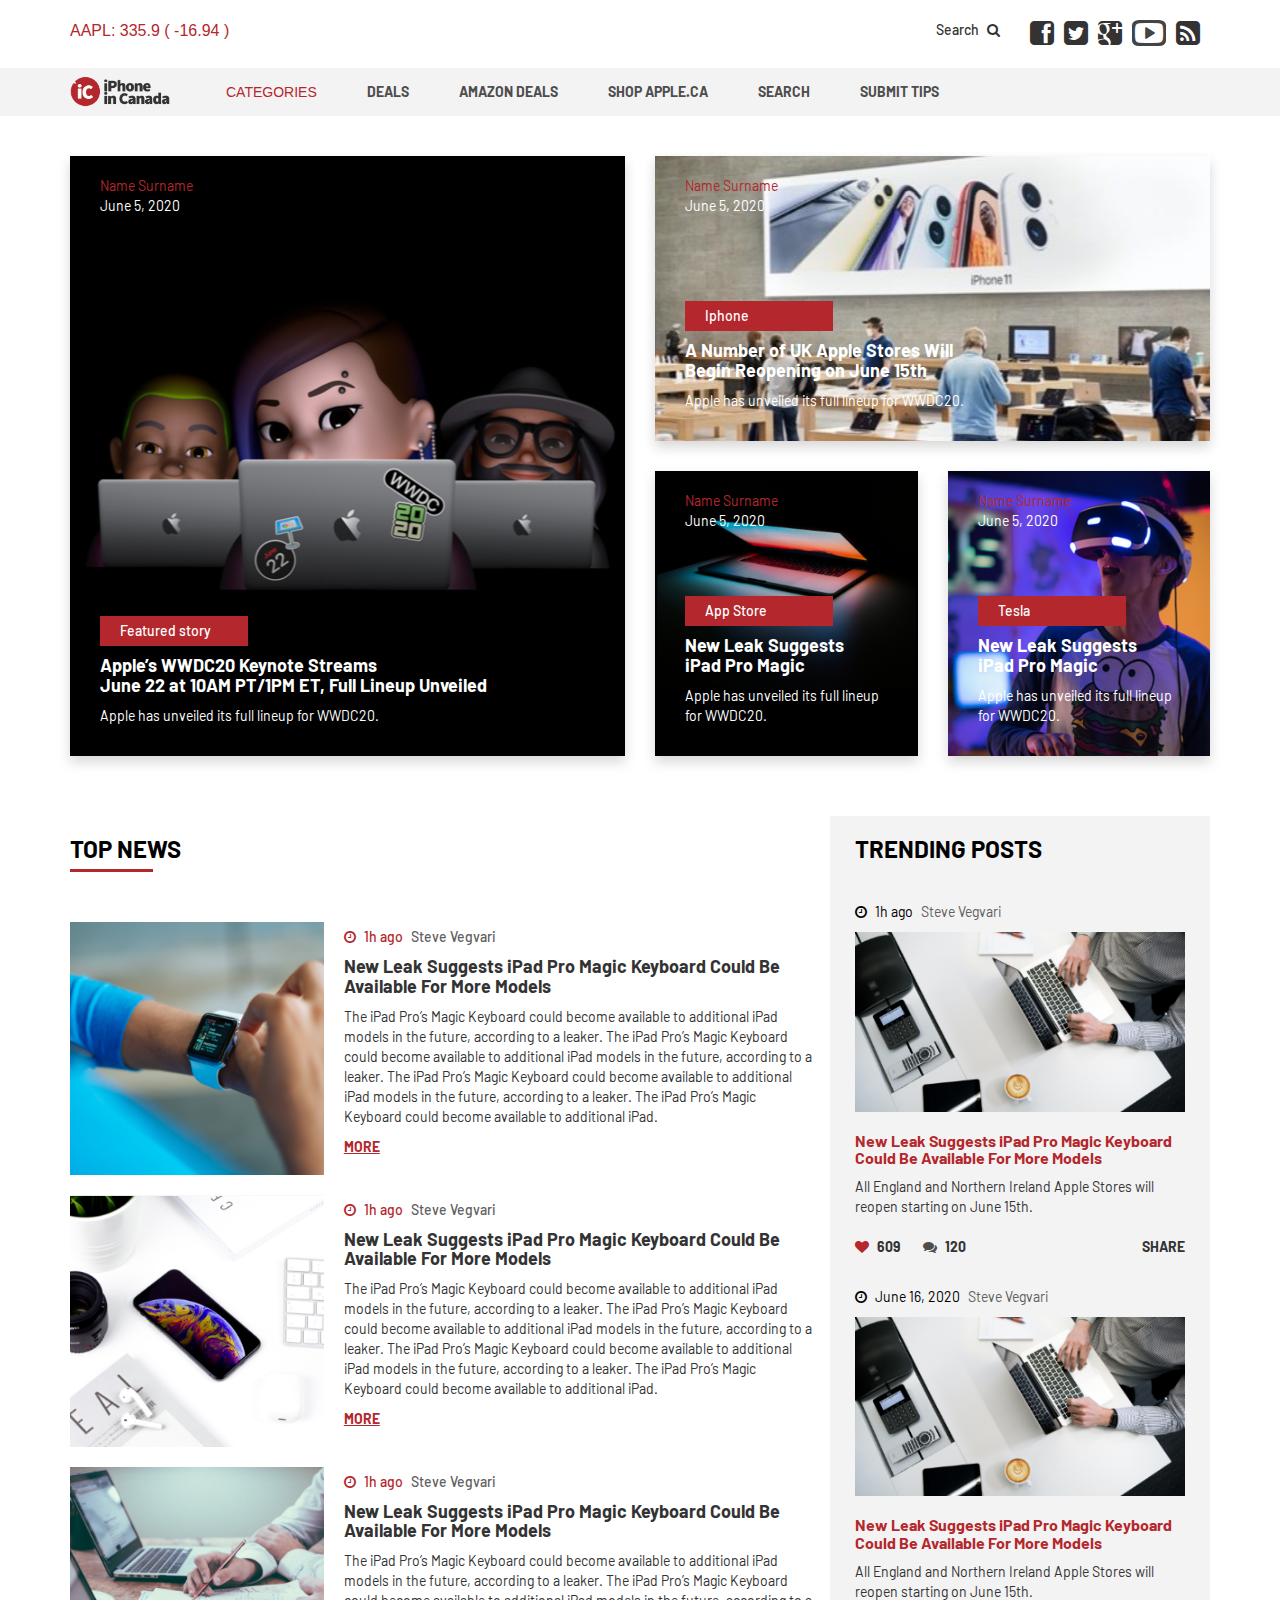
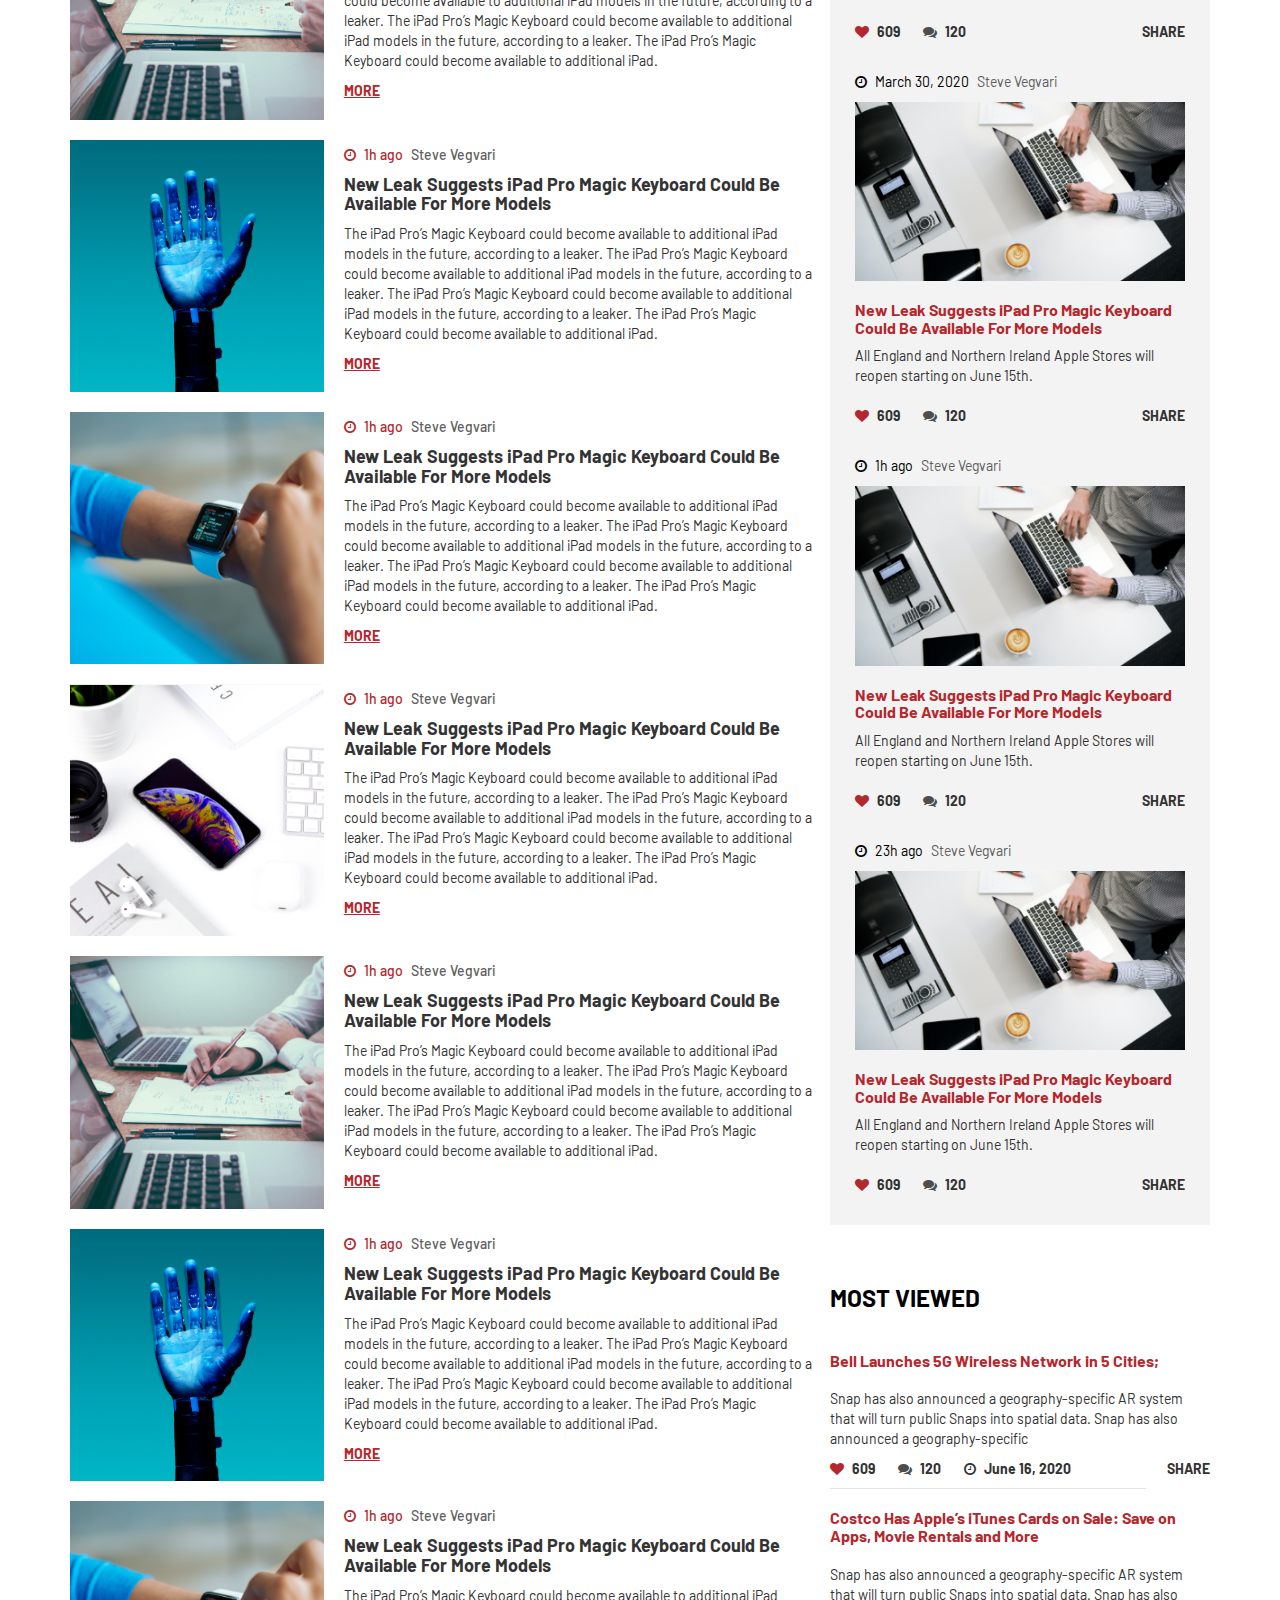
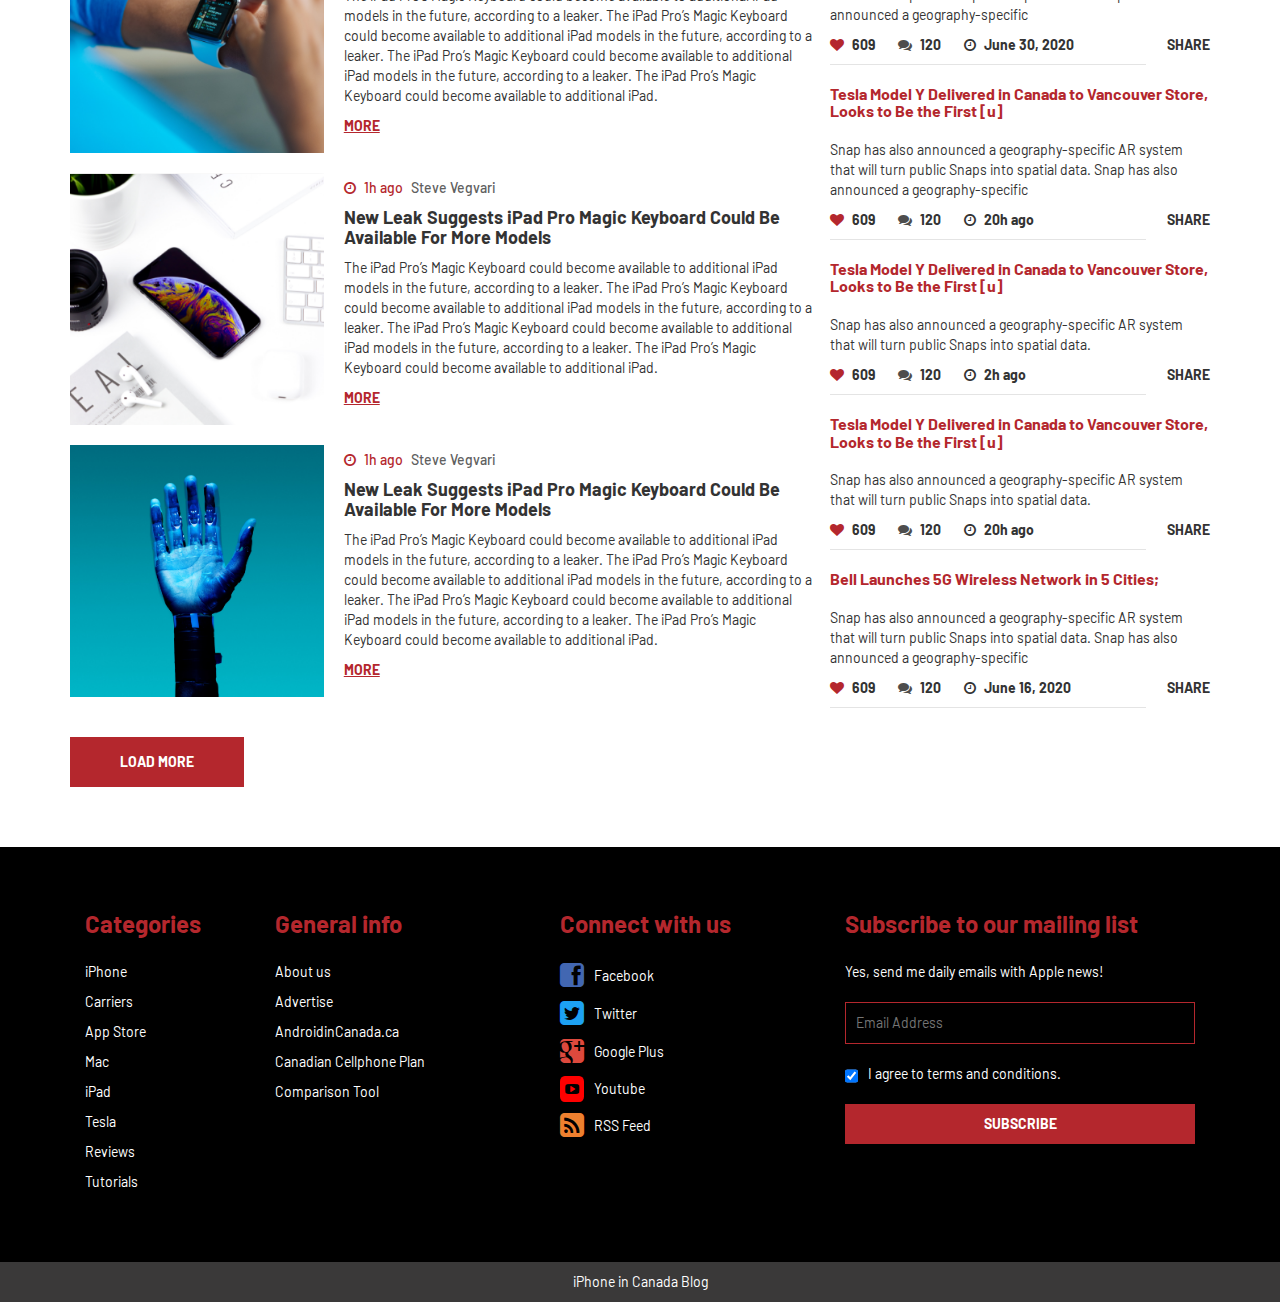
==== index.html @ 0aa9a80f "first commit" ====
<!DOCTYPE html>
<head>
    <meta charset="utf-8">
    <title>Iphone in Canada</title>

    <link rel="stylesheet" href="css/bootstrap-3.4.1-dist/css/bootstrap.min.css">
    <link rel="stylesheet" href="css/default.css">
	<link rel="stylesheet" href="css/layout.css">
	<link rel="shortcut icon" href="images/favicon.png" >

</head>
<body>
   <header id="home">
       <div class="container">
           <div class="row">
               <div class="col-sm-12 col-md-12 col-lg-12">
                   <div class="top-header">
                       <div class="top-header-block1">
                           <span>AAPL: 335.9 ( -16.94 )</span>
                       </div>
                       <div class="top-header-block2">
                           <div class="search">
                               <span style="margin-right: 5px;">Search</span> <i class="fa fa-search" aria-hidden="true"></i>
                           </div>
                           <div class="social-icons">
                               <i class="fa fa-facebook-square fa-2x" aria-hidden="true"></i>
                           </div>
                           <div class="social-icons">
                               <i class="fa fa-twitter-square fa-2x" aria-hidden="true"></i>
                           </div>
                           <div class="social-icons">
                               <i class="fa fa-google-plus-square fa-2x" aria-hidden="true"></i>
                           </div>
                           <div class="social-icons" style="background: #444444; border-radius: 20%; height: 26px;">
                               <i class="fa fa-youtube-play fa-2x" style="color: white; padding: 0px 3px;" aria-hidden="true"></i>
                           </div>
                           <div class="social-icons">
                               <i class="fa fa-rss-square fa-2x" aria-hidden="true"></i>
                           </div>
                       </div>
                   </div>
               </div>
           </div>
       </div>
       <div class="header">
           <div class="container">
               <div class="row">
                   <div class="col-sm-12 col-md-12 col-lg-12">
                       <div class="header-block">
                           <div class="logo">
                               <img src="images/iic-logo-5000x1574.png" width="100px">
                           </div>
                           <div>
                               <nav class="navbar navbar-expand-lg navbar-light bg-light">
                                   <!--<button class="navbar-toggler" type="button" data-toggle="collapse" data-target="#navbarSupportedContent" aria-controls="navbarSupportedContent" aria-expanded="false" aria-label="Toggle navigation">-->
                                       <!--<span class="navbar-toggler-icon"></span>-->
                                   <!--</button>-->
                                   <div class="collapse navbar-collapse" id="navbarSupportedContent">
                                       <ul class="navbar-nav mr-auto">
                                           <li class="nav-item active">
                                               <a class="nav-link" href="#">CATEGORIES</a>
                                           </li>
                                           <li class="nav-item">
                                               <a class="nav-link" href="#">DEALS</a>
                                           </li>
                                           <li class="nav-item">
                                               <a class="nav-link" href="#">AMAZON DEALS</a>
                                           </li>
                                           <li class="nav-item">
                                               <a class="nav-link" href="#">SHOP APPLE.CA</a>
                                           </li>
                                           <li class="nav-item">
                                               <a class="nav-link" href="#">SEARCH</a>
                                           </li>
                                           <li class="nav-item">
                                               <a class="nav-link" href="#">SUBMIT TIPS</a>
                                           </li>
                                       </ul>
                                   </div>
                               </nav>
                           </div>
                       </div>
                   </div>
               </div>
           </div>
       </div>
   </header>

   <div class="col-sm-12 col-md-12 col-lg-12 main-block">
       <div class="container">
           <div class="row" style="margin-bottom: 60px">
               <div class="col-sm-12 col-md-6 col-lg-6">
                   <div class="img_1">
                       <div class="img-content-top">
                           <p class="name">Name Surname</p>
                           <p>June 5, 2020</p>
                       </div>
                       <div class="img-content">
                           <button>Featured story</button>
                           <h4>Apple’s WWDC20 Keynote Streams <br> June 22 at 10AM PT/1PM ET, Full Lineup Unveiled</h4>
                           <p>Apple has unveiled its full lineup for WWDC20.</p>
                       </div>
                   </div>
               </div>
               <div class="col-sm-12 col-md-6 col-lg-6">
                   <div class="img_2">
                       <div class="img-content-top">
                           <p class="name">Name Surname</p>
                           <p>June 5, 2020</p>
                       </div>
                       <div class="img-content">
                           <button>Iphone</button>
                           <h4>A Number of UK Apple Stores Will <br> Begin Reopening on June 15th</h4>
                           <p>Apple has unveiled its full lineup for WWDC20.</p>
                       </div>
                   </div>
                   <div style="display: flex">
                       <div class="img_3">
                           <div class="img-content-top">
                               <p class="name">Name Surname</p>
                               <p>June 5, 2020</p>
                           </div>
                           <div class="img-content">
                               <button>App Store</button>
                               <h4>New Leak Suggests <br> iPad Pro Magic</h4>
                               <p>Apple has unveiled its full lineup for WWDC20.</p>
                           </div>
                       </div>
                       <div class="img_4">
                           <div class="img-content-top">
                               <p class="name">Name Surname</p>
                               <p>June 5, 2020</p>
                           </div>
                           <div class="img-content">
                               <button>Tesla</button>
                               <h4>New Leak Suggests <br> iPad Pro Magic</h4>
                               <p>Apple has unveiled its full lineup for WWDC20.</p>
                           </div>
                       </div>
                   </div>
               </div>
           </div>
           <div class="col-sm-12 col-md-6 col-lg-8 top-news-block">
               <div class="top-news">
                   <h2>Top News</h2>
               </div>
               <div class="top-news-block-item">
               <div class="top-news-block-img">
                   <img src="images/luke-chesser-LfSuZbuqzco-unsplash.png" width="100%">
               </div>
               <div class="top-news-block-text">
                   <p class="text-top">
                       <i class="fa fa-clock-o" aria-hidden="true"></i>
                       <span class="text1">1h ago</span> <span class="text2">Steve Vegvari</span>
                   </p>
                   <h4>New Leak Suggests iPad Pro Magic Keyboard Could Be Available For More Models</h4>
                   <p>
                       The iPad Pro’s Magic Keyboard could become available to additional iPad models in the future, according to a leaker.
                       The iPad Pro’s Magic Keyboard could become available to additional iPad models in the future, according to a leaker.
                       The iPad Pro’s Magic Keyboard could become available to additional iPad models in the future, according to a leaker.
                       The iPad Pro’s Magic Keyboard could become available to additional iPad.
                   </p>
                   <p>
                       <a href="#">MORE</a>
                   </p>
               </div>
           </div>
               <div class="top-news-block-item">
                   <div class="top-news-block-img">
                       <img src="images/daniel-korpai-mO-uPVwGVI0-unsplash.png" width="100%">
                   </div>
                   <div class="top-news-block-text">
                       <p class="text-top">
                           <i class="fa fa-clock-o" aria-hidden="true"></i>
                           <span class="text1">1h ago</span> <span class="text2">Steve Vegvari</span>
                       </p>
                       <h4>New Leak Suggests iPad Pro Magic Keyboard Could Be Available For More Models</h4>
                       <p>
                           The iPad Pro’s Magic Keyboard could become available to additional iPad models in the future, according to a leaker.
                           The iPad Pro’s Magic Keyboard could become available to additional iPad models in the future, according to a leaker.
                           The iPad Pro’s Magic Keyboard could become available to additional iPad models in the future, according to a leaker.
                           The iPad Pro’s Magic Keyboard could become available to additional iPad.
                       </p>
                       <p>
                           <a href="#">MORE</a>
                       </p>
                   </div>
               </div>
               <div class="top-news-block-item">
                   <div class="top-news-block-img">
                       <img src="images/scott-graham-5fNmWej4tAA-unsplash.png" width="100%">
                   </div>
                   <div class="top-news-block-text">
                       <p class="text-top">
                           <i class="fa fa-clock-o" aria-hidden="true"></i>
                           <span class="text1">1h ago</span> <span class="text2">Steve Vegvari</span>
                       </p>
                       <h4>New Leak Suggests iPad Pro Magic Keyboard Could Be Available For More Models</h4>
                       <p>
                           The iPad Pro’s Magic Keyboard could become available to additional iPad models in the future, according to a leaker.
                           The iPad Pro’s Magic Keyboard could become available to additional iPad models in the future, according to a leaker.
                           The iPad Pro’s Magic Keyboard could become available to additional iPad models in the future, according to a leaker.
                           The iPad Pro’s Magic Keyboard could become available to additional iPad.
                       </p>
                       <p>
                           <a href="#">MORE</a>
                       </p>
                   </div>
               </div>
               <div class="top-news-block-item">
                   <div class="top-news-block-img">
                       <img src="images/thisisengineering-raeng-sbVu5zitZt0-unsplash.png" width="100%">
                   </div>
                   <div class="top-news-block-text">
                       <p class="text-top">
                           <i class="fa fa-clock-o" aria-hidden="true"></i>
                           <span class="text1">1h ago</span> <span class="text2">Steve Vegvari</span>
                       </p>
                       <h4>New Leak Suggests iPad Pro Magic Keyboard Could Be Available For More Models</h4>
                       <p>
                           The iPad Pro’s Magic Keyboard could become available to additional iPad models in the future, according to a leaker.
                           The iPad Pro’s Magic Keyboard could become available to additional iPad models in the future, according to a leaker.
                           The iPad Pro’s Magic Keyboard could become available to additional iPad models in the future, according to a leaker.
                           The iPad Pro’s Magic Keyboard could become available to additional iPad.
                       </p>
                       <p>
                           <a href="#">MORE</a>
                       </p>
                   </div>
               </div>
               <div class="top-news-block-item">
                   <div class="top-news-block-img">
                       <img src="images/luke-chesser-LfSuZbuqzco-unsplash.png" width="100%">
                   </div>
                   <div class="top-news-block-text">
                       <p class="text-top">
                           <i class="fa fa-clock-o" aria-hidden="true"></i>
                           <span class="text1">1h ago</span> <span class="text2">Steve Vegvari</span>
                       </p>
                       <h4>New Leak Suggests iPad Pro Magic Keyboard Could Be Available For More Models</h4>
                       <p>
                           The iPad Pro’s Magic Keyboard could become available to additional iPad models in the future, according to a leaker.
                           The iPad Pro’s Magic Keyboard could become available to additional iPad models in the future, according to a leaker.
                           The iPad Pro’s Magic Keyboard could become available to additional iPad models in the future, according to a leaker.
                           The iPad Pro’s Magic Keyboard could become available to additional iPad.
                       </p>
                       <p>
                           <a href="#">MORE</a>
                       </p>
                   </div>
               </div>
               <div class="top-news-block-item">
                   <div class="top-news-block-img">
                       <img src="images/daniel-korpai-mO-uPVwGVI0-unsplash.png" width="100%">
                   </div>
                   <div class="top-news-block-text">
                       <p class="text-top">
                           <i class="fa fa-clock-o" aria-hidden="true"></i>
                           <span class="text1">1h ago</span> <span class="text2">Steve Vegvari</span>
                       </p>
                       <h4>New Leak Suggests iPad Pro Magic Keyboard Could Be Available For More Models</h4>
                       <p>
                           The iPad Pro’s Magic Keyboard could become available to additional iPad models in the future, according to a leaker.
                           The iPad Pro’s Magic Keyboard could become available to additional iPad models in the future, according to a leaker.
                           The iPad Pro’s Magic Keyboard could become available to additional iPad models in the future, according to a leaker.
                           The iPad Pro’s Magic Keyboard could become available to additional iPad.
                       </p>
                       <p>
                           <a href="#">MORE</a>
                       </p>
                   </div>
               </div>
               <div class="top-news-block-item">
                   <div class="top-news-block-img">
                       <img src="images/scott-graham-5fNmWej4tAA-unsplash.png" width="100%">
                   </div>
                   <div class="top-news-block-text">
                       <p class="text-top">
                           <i class="fa fa-clock-o" aria-hidden="true"></i>
                           <span class="text1">1h ago</span> <span class="text2">Steve Vegvari</span>
                       </p>
                       <h4>New Leak Suggests iPad Pro Magic Keyboard Could Be Available For More Models</h4>
                       <p>
                           The iPad Pro’s Magic Keyboard could become available to additional iPad models in the future, according to a leaker.
                           The iPad Pro’s Magic Keyboard could become available to additional iPad models in the future, according to a leaker.
                           The iPad Pro’s Magic Keyboard could become available to additional iPad models in the future, according to a leaker.
                           The iPad Pro’s Magic Keyboard could become available to additional iPad.
                       </p>
                       <p>
                           <a href="#">MORE</a>
                       </p>
                   </div>
               </div>
               <div class="top-news-block-item">
                   <div class="top-news-block-img">
                       <img src="images/thisisengineering-raeng-sbVu5zitZt0-unsplash.png" width="100%">
                   </div>
                   <div class="top-news-block-text">
                       <p class="text-top">
                           <i class="fa fa-clock-o" aria-hidden="true"></i>
                           <span class="text1">1h ago</span> <span class="text2">Steve Vegvari</span>
                       </p>
                       <h4>New Leak Suggests iPad Pro Magic Keyboard Could Be Available For More Models</h4>
                       <p>
                           The iPad Pro’s Magic Keyboard could become available to additional iPad models in the future, according to a leaker.
                           The iPad Pro’s Magic Keyboard could become available to additional iPad models in the future, according to a leaker.
                           The iPad Pro’s Magic Keyboard could become available to additional iPad models in the future, according to a leaker.
                           The iPad Pro’s Magic Keyboard could become available to additional iPad.
                       </p>
                       <p>
                           <a href="#">MORE</a>
                       </p>
                   </div>
               </div>
               <div class="top-news-block-item">
                   <div class="top-news-block-img">
                       <img src="images/luke-chesser-LfSuZbuqzco-unsplash.png" width="100%">
                   </div>
                   <div class="top-news-block-text">
                       <p class="text-top">
                           <i class="fa fa-clock-o" aria-hidden="true"></i>
                           <span class="text1">1h ago</span> <span class="text2">Steve Vegvari</span>
                       </p>
                       <h4>New Leak Suggests iPad Pro Magic Keyboard Could Be Available For More Models</h4>
                       <p>
                           The iPad Pro’s Magic Keyboard could become available to additional iPad models in the future, according to a leaker.
                           The iPad Pro’s Magic Keyboard could become available to additional iPad models in the future, according to a leaker.
                           The iPad Pro’s Magic Keyboard could become available to additional iPad models in the future, according to a leaker.
                           The iPad Pro’s Magic Keyboard could become available to additional iPad.
                       </p>
                       <p>
                           <a href="#">MORE</a>
                       </p>
                   </div>
               </div>
               <div class="top-news-block-item">
                   <div class="top-news-block-img">
                       <img src="images/daniel-korpai-mO-uPVwGVI0-unsplash.png" width="100%">
                   </div>
                   <div class="top-news-block-text">
                       <p class="text-top">
                           <i class="fa fa-clock-o" aria-hidden="true"></i>
                           <span class="text1">1h ago</span> <span class="text2">Steve Vegvari</span>
                       </p>
                       <h4>New Leak Suggests iPad Pro Magic Keyboard Could Be Available For More Models</h4>
                       <p>
                           The iPad Pro’s Magic Keyboard could become available to additional iPad models in the future, according to a leaker.
                           The iPad Pro’s Magic Keyboard could become available to additional iPad models in the future, according to a leaker.
                           The iPad Pro’s Magic Keyboard could become available to additional iPad models in the future, according to a leaker.
                           The iPad Pro’s Magic Keyboard could become available to additional iPad.
                       </p>
                       <p>
                           <a href="#">MORE</a>
                       </p>
                   </div>
               </div>
               <div class="top-news-block-item">
                   <div class="top-news-block-img">
                       <img src="images/thisisengineering-raeng-sbVu5zitZt0-unsplash.png" width="100%">
                   </div>
                   <div class="top-news-block-text">
                       <p class="text-top">
                           <i class="fa fa-clock-o" aria-hidden="true"></i>
                           <span class="text1">1h ago</span> <span class="text2">Steve Vegvari</span>
                       </p>
                       <h4>New Leak Suggests iPad Pro Magic Keyboard Could Be Available For More Models</h4>
                       <p>
                           The iPad Pro’s Magic Keyboard could become available to additional iPad models in the future, according to a leaker.
                           The iPad Pro’s Magic Keyboard could become available to additional iPad models in the future, according to a leaker.
                           The iPad Pro’s Magic Keyboard could become available to additional iPad models in the future, according to a leaker.
                           The iPad Pro’s Magic Keyboard could become available to additional iPad.
                       </p>
                       <p>
                           <a href="#">MORE</a>
                       </p>
                   </div>
               </div>
               <div>
                   <button>LOAD MORE</button>
               </div>
           </div>
           <div class="col-sm-12 col-md-6 col-lg-4 top-news-block-right">
               <div class="trending-posts">
                   <h2>Trending posts</h2>
               </div>
               <div>
                   <p class="trending-posts-text-top">
                       <i class="fa fa-clock-o" aria-hidden="true"></i>
                       <span class="text1">1h ago</span> <span class="text2">Steve Vegvari</span>
                   </p>
                   <div class="trending-posts-block-img">
                       <img src="images/tyler-franta-iusJ25iYu1c-unsplash.png" width="100%">
                   </div>
                   <div class="trending-posts-block-text">
                       <h4>New Leak Suggests iPad Pro Magic Keyboard Could Be Available For More Models</h4>
                       <p>
                           All England and Northern Ireland Apple Stores will reopen starting on June 15th.
                       </p>
                   </div>
                   <div class="trending-posts-bottom">
                       <div class="trending-posts-bottom-left">
                           <i class="fa fa-heart" aria-hidden="true"></i>
                           <span>609</span>
                           <i class="fa fa-comments"aria-hidden="true"></i>
                           <span>120</span>
                       </div>
                       <div class="trending-posts-bottom-right">
                           <span>SHARE</span>
                       </div>
                   </div>
               </div>
               <div>
                   <p class="trending-posts-text-top">
                       <i class="fa fa-clock-o" aria-hidden="true"></i>
                       <span class="text1">June 16, 2020</span> <span class="text2">Steve Vegvari</span>
                   </p>
                   <div class="trending-posts-block-img">
                       <img src="images/tyler-franta-iusJ25iYu1c-unsplash.png" width="100%">
                   </div>
                   <div class="trending-posts-block-text">
                       <h4>New Leak Suggests iPad Pro Magic Keyboard Could Be Available For More Models</h4>
                       <p>
                           All England and Northern Ireland Apple Stores will reopen starting on June 15th.
                       </p>
                   </div>
                   <div class="trending-posts-bottom">
                       <div class="trending-posts-bottom-left">
                           <i class="fa fa-heart" aria-hidden="true"></i>
                           <span>609</span>
                           <i class="fa fa-comments"aria-hidden="true"></i>
                           <span>120</span>
                       </div>
                       <div class="trending-posts-bottom-right">
                           <span>SHARE</span>
                       </div>
                   </div>
               </div>
               <div>
                   <p class="trending-posts-text-top">
                       <i class="fa fa-clock-o" aria-hidden="true"></i>
                       <span class="text1">March 30, 2020</span> <span class="text2">Steve Vegvari</span>
                   </p>
                   <div class="trending-posts-block-img">
                       <img src="images/tyler-franta-iusJ25iYu1c-unsplash.png" width="100%">
                   </div>
                   <div class="trending-posts-block-text">
                       <h4>New Leak Suggests iPad Pro Magic Keyboard Could Be Available For More Models</h4>
                       <p>
                           All England and Northern Ireland Apple Stores will reopen starting on June 15th.
                       </p>
                   </div>
                   <div class="trending-posts-bottom">
                       <div class="trending-posts-bottom-left">
                           <i class="fa fa-heart" aria-hidden="true"></i>
                           <span>609</span>
                           <i class="fa fa-comments"aria-hidden="true"></i>
                           <span>120</span>
                       </div>
                       <div class="trending-posts-bottom-right">
                           <span>SHARE</span>
                       </div>
                   </div>
               </div>
               <div>
                   <p class="trending-posts-text-top">
                       <i class="fa fa-clock-o" aria-hidden="true"></i>
                       <span class="text1">1h ago</span> <span class="text2">Steve Vegvari</span>
                   </p>
                   <div class="trending-posts-block-img">
                       <img src="images/tyler-franta-iusJ25iYu1c-unsplash.png" width="100%">
                   </div>
                   <div class="trending-posts-block-text">
                       <h4>New Leak Suggests iPad Pro Magic Keyboard Could Be Available For More Models</h4>
                       <p>
                           All England and Northern Ireland Apple Stores will reopen starting on June 15th.
                       </p>
                   </div>
                   <div class="trending-posts-bottom">
                       <div class="trending-posts-bottom-left">
                           <i class="fa fa-heart" aria-hidden="true"></i>
                           <span>609</span>
                           <i class="fa fa-comments"aria-hidden="true"></i>
                           <span>120</span>
                       </div>
                       <div class="trending-posts-bottom-right">
                           <span>SHARE</span>
                       </div>
                   </div>
               </div>
               <div>
                   <p class="trending-posts-text-top">
                       <i class="fa fa-clock-o" aria-hidden="true"></i>
                       <span class="text1">23h ago</span> <span class="text2">Steve Vegvari</span>
                   </p>
                   <div class="trending-posts-block-img">
                       <img src="images/tyler-franta-iusJ25iYu1c-unsplash.png" width="100%">
                   </div>
                   <div class="trending-posts-block-text">
                       <h4>New Leak Suggests iPad Pro Magic Keyboard Could Be Available For More Models</h4>
                       <p>
                           All England and Northern Ireland Apple Stores will reopen starting on June 15th.
                       </p>
                   </div>
                   <div class="trending-posts-bottom">
                       <div class="trending-posts-bottom-left">
                           <i class="fa fa-heart" aria-hidden="true"></i>
                           <span>609</span>
                           <i class="fa fa-comments"aria-hidden="true"></i>
                           <span>120</span>
                       </div>
                       <div class="trending-posts-bottom-right">
                           <span>SHARE</span>
                       </div>
                   </div>
               </div>
           </div>
           <div class="col-sm-12 col-md-6 col-lg-4 most-viewed">
               <div class="most-viewed-title">
                   <h2>Most Viewed</h2>
               </div>
               <div class="most-viewed-item">
                   <h4>Bell Launches 5G Wireless Network in 5 Cities;</h4>
                   <p>
                       Snap has also announced a geography-specific AR system that will turn public Snaps into spatial data. Snap has also announced a geography-specific
                   </p>
                   <div class="most-viewed-bottom">
                       <div class="most-viewed-bottom-left">
                           <i class="fa fa-heart" aria-hidden="true"></i>
                           <span>609</span>
                           <i class="fa fa-comments" aria-hidden="true"></i>
                           <span>120</span>
                           <i class="fa fa-clock-o" aria-hidden="true"></i>
                           <span>June 16, 2020</span>
                       </div>
                       <div class="most-viewed-bottom-right">
                           <span>SHARE</span>
                       </div>
                   </div>
               </div>
               <div class="most-viewed-item">
                   <h4>Costco Has Apple’s iTunes Cards on Sale: Save on Apps, Movie Rentals and More</h4>
                   <p>
                       Snap has also announced a geography-specific AR system that will turn public Snaps into spatial data. Snap has also announced a geography-specific
                   </p>
                   <div class="most-viewed-bottom">
                       <div class="most-viewed-bottom-left">
                           <i class="fa fa-heart" aria-hidden="true"></i>
                           <span>609</span>
                           <i class="fa fa-comments" aria-hidden="true"></i>
                           <span>120</span>
                           <i class="fa fa-clock-o" aria-hidden="true"></i>
                           <span>June 30, 2020</span>
                       </div>
                       <div class="most-viewed-bottom-right">
                           <span>SHARE</span>
                       </div>
                   </div>
               </div>
               <div class="most-viewed-item">
                   <h4>Tesla Model Y Delivered in Canada to Vancouver Store, Looks to Be the First [u]</h4>
                   <p>
                       Snap has also announced a geography-specific AR system that will turn public Snaps into spatial data. Snap has also announced a geography-specific
                   </p>
                   <div class="most-viewed-bottom">
                       <div class="most-viewed-bottom-left">
                           <i class="fa fa-heart" aria-hidden="true"></i>
                           <span>609</span>
                           <i class="fa fa-comments" aria-hidden="true"></i>
                           <span>120</span>
                           <i class="fa fa-clock-o" aria-hidden="true"></i>
                           <span>20h ago</span>
                       </div>
                       <div class="most-viewed-bottom-right">
                           <span>SHARE</span>
                       </div>
                   </div>
               </div>
               <div class="most-viewed-item">
                   <h4>Tesla Model Y Delivered in Canada to Vancouver Store, Looks to Be the First [u]</h4>
                   <p>
                       Snap has also announced a geography-specific AR system that will turn public Snaps into spatial data.
                   </p>
                   <div class="most-viewed-bottom">
                       <div class="most-viewed-bottom-left">
                           <i class="fa fa-heart" aria-hidden="true"></i>
                           <span>609</span>
                           <i class="fa fa-comments" aria-hidden="true"></i>
                           <span>120</span>
                           <i class="fa fa-clock-o" aria-hidden="true"></i>
                           <span>2h ago</span>
                       </div>
                       <div class="most-viewed-bottom-right">
                           <span>SHARE</span>
                       </div>
                   </div>
               </div>
               <div class="most-viewed-item">
                   <h4>Tesla Model Y Delivered in Canada to Vancouver Store, Looks to Be the First [u]</h4>
                   <p>
                       Snap has also announced a geography-specific AR system that will turn public Snaps into spatial data.
                   </p>
                   <div class="most-viewed-bottom">
                       <div class="most-viewed-bottom-left">
                           <i class="fa fa-heart" aria-hidden="true"></i>
                           <span>609</span>
                           <i class="fa fa-comments" aria-hidden="true"></i>
                           <span>120</span>
                           <i class="fa fa-clock-o" aria-hidden="true"></i>
                           <span>20h ago</span>
                       </div>
                       <div class="most-viewed-bottom-right">
                           <span>SHARE</span>
                       </div>
                   </div>
               </div>
               <div class="most-viewed-item">
                   <h4>Bell Launches 5G Wireless Network in 5 Cities;</h4>
                   <p>
                       Snap has also announced a geography-specific AR system that will turn public Snaps into spatial data. Snap has also announced a geography-specific
                   </p>
                   <div class="most-viewed-bottom">
                       <div class="most-viewed-bottom-left">
                           <i class="fa fa-heart" aria-hidden="true"></i>
                           <span>609</span>
                           <i class="fa fa-comments" aria-hidden="true"></i>
                           <span>120</span>
                           <i class="fa fa-clock-o" aria-hidden="true"></i>
                           <span>June 16, 2020</span>
                       </div>
                       <div class="most-viewed-bottom-right">
                           <span>SHARE</span>
                       </div>
                   </div>
               </div>
           </div>
       </div>
   </div>

   <footer>
       <div class="col-lg-12 footer">
           <div class="container">
               <div class="row">
                   <div class="col-sm-12 col-md-12 col-lg-12">
                        <div class="col-sm-12 col-md-6 col-lg-2">
                            <div class="footer-title">
                                <span>Categories</span>
                            </div>
                            <div>
                                <ul class="footer-menu">
                                    <li>iPhone</li>
                                    <li>Carriers</li>
                                    <li>App Store</li>
                                    <li>Mac</li>
                                    <li>iPad</li>
                                    <li>Tesla</li>
                                    <li>Reviews</li>
                                    <li>Tutorials</li>
                                </ul>
                            </div>
                        </div>
                       <div class="col-sm-12 col-md-6 col-lg-3">
                           <div class="footer-title">
                               <span>General info</span>
                           </div>
                           <div>
                               <ul class="footer-menu">
                                   <li>About us</li>
                                   <li>Advertise</li>
                                   <li>AndroidinCanada.ca</li>
                                   <li>Canadian Cellphone Plan</li>
                                   <li>Comparison Tool</li>
                               </ul>
                           </div>
                       </div>
                       <div class="col-sm-12 col-md-6 col-lg-3">
                           <div class="footer-title">
                               <span>Connect with us</span>
                           </div>
                           <div>
                               <ul class="footer-menu">
                                   <li>
                                       <i class="fa fa-facebook-square fa-2x" style="color: #4267B2" aria-hidden="true"></i>
                                       <span>Facebook</span>
                                   </li>
                                   <li>
                                       <i class="fa fa-twitter-square fa-2x" style="color: #1DA1F2;" aria-hidden="true"></i>
                                       <span>Twitter</span>
                                   </li>
                                   <li>
                                       <i class="fa fa-google-plus-square fa-2x" style="color: #DD493D;" aria-hidden="true"></i>
                                       <span>Google Plus</span>
                                   </li>
                                   <li>
                                       <div class="social-icons" style="background: #FF0000; border-radius: 20%; height: 26px;">
                                           <i class="fa fa-youtube-play" aria-hidden="true"></i>
                                       </div>
                                       <span>Youtube</span>
                                   </li>
                                   <li>
                                       <i class="fa fa-rss-square fa-2x" style="color: #EE802F;" aria-hidden="true"></i>
                                       <span>RSS Feed</span>
                                   </li>
                               </ul>
                           </div>
                       </div>
                       <div class="col-sm-12 col-md-6 col-lg-4">
                           <div class="footer-title">
                               <span>Subscribe to our mailing list</span>
                           </div>
                           <div class="footer-subscribe">
                               <div>
                                   <span>Yes, send me daily emails with Apple news!</span>
                               </div>
                               <div>
                                   <input type="email" placeholder="Email Address">
                               </div>
                               <div style="display: flex">
                                   <input type="checkbox" style="margin-right: 10px" checked>
                                   <span style="display: flex; align-items: center">I agree to terms and conditions. </span>
                               </div>
                               <div>
                                   <button>SUBSCRIBE</button>
                               </div>
                           </div>
                       </div>
                   </div>
               </div>
           </div>
       </div>
       <div class="col-lg-12 footer-bottom">
           <div>
               <span>iPhone in Canada Blog</span>
           </div>
       </div>
   </footer>

</body>

</html>
---- css/default.css ----
@import url("fonts.css");
@import url("font-awesome/css/font-awesome.min.css");

body {
    font-family: barlow-regular, Arial, sans-serif;
}
---- css/layout.css ----
@import url("fonts.css");
.top-header {
    display: flex;
    justify-content: space-between;
    margin: 20px auto;
}

.top-header-block1 span {
    color: #B4272D;
    font-size: 16px;
    font-family: barlow-extrabold, Arial, sans-serif;
}

.top-header-block2 {
    display: flex;
}

.top-header-block2 .search {
    margin-right: 30px;
    font-family: barlow-medium, Arial, sans-serif;
}

.social-icons {
    margin-right: 10px;
}

.header {
    width: 100%;
    background: #F3F3F3;
}

.header-block {
    display: flex;
    padding: 8px 0;
}

.header-block .navbar-nav {
    list-style: none;
}

.navbar {
    margin: 0;
    min-height: min-content;
    line-height: 30px;
}

.nav-item {
    margin-right: 50px;
}

.nav-link {
    color: #4D4D4D;
    font-family: barlow-bold, Arial, sans-serif;
}

.nav-item.active .nav-link {
    color: #B4272D;
    font-family: barlow-extrabold, Arial, sans-serif;
}

.main-block {
    margin: 40px auto;
}

.img_1, .img_2, .img_3, .img_4 {
    box-shadow: 0px 6px 12px #00000029;
}

.img_1 {
    position: relative;
    height: 600px;
    background: url(../images/36175-67063-Apple_details-for-WWDC2020_06022020_bigjpglarge_2x-l.png) center center no-repeat black;
}

.img-content {
    position: absolute;
    bottom: 0;
    color: white;
    padding: 20px 30px;
}

.img-content-top {
    color: white;
    padding: 20px 30px;
}

.img-content-top .name {
    color: #B4272D;
    margin-bottom: 0;
}

.img-content h4 {
    font-family: barlow-bold, Arial, sans-serif;
}

.img-content button {
    font-family: barlow-medium, Arial, sans-serif;
    min-width: 148px;
    color: white;
    border: none;
    background: #B4272D;
    padding: 5px 20px;
    text-align: left;
}

.img_2 {
    position: relative;
    height: 285px;
    margin-bottom: 30px;
    background: url(../images/apple-store-covid-19-660x250.png) center center no-repeat;
}

.img_3 {
    position: relative;
    width: 50%;
    height: 285px;
    margin-right: 30px;
    background: url(../images/ales-nesetril-Im7lZjxeLhg-unsplash.png) center center no-repeat black;
    background-size: cover;
}

.img_4 {
    position: relative;
    width: 50%;
    height: 285px;
    background: url(../images/uriel-soberanes-MxVkWPiJALs-unsplash.png) center center no-repeat;
}

.trending-posts {
    margin: 20px 0;
}

.top-news {
    margin-top: 0;
    margin-bottom: 60px;
}

.trending-posts, .most-viewed-title {
    margin-top: 0;
    margin-bottom: 40px;
}

.top-news h2, .trending-posts h2, .most-viewed-title h2 {
    position: relative;
    font-family: barlow-bold, Arial, sans-serif;
    text-transform: uppercase;
    color: #000;
    font-size: 24px;
}

.top-news h2::after {
    content: "";
    position: absolute;
    bottom: 0;
    width: 83px;
    height: 3px;
    background-color: #B4272D;
    margin: -10px auto;
    display: block;
}

.top-news-block {
    padding-left: 0;
    margin-bottom: 20px;
}

.top-news-block button {
    border: none;
    background: #B4272D;
    font-family: barlow-bold, Arial, sans-serif;
    color: white;
    padding: 15px 50px;
    margin-top: 20px;
}

.top-news-block-item {
    display: flex;
    margin-bottom: 20px;
}

.top-news-block-img {
    width: 35%;
    margin-right: 20px;
}

.top-news-block-img img {
    min-width: 100%;
    min-height: 100%;
}

.top-news-block-text {
    width: 65%;
    margin-top: 5px;
}

.top-news-block-text h4, .trending-posts-block-text h4, .most-viewed-item h4 {
    font-family: barlow-bold, Arial, sans-serif;
}

.trending-posts-block-text h4, .most-viewed-item h4 {
    color: #B4272D;
    font-size: 16px;
}

.trending-posts-block-text {
    margin: 20px 0;
}

.top-news-block-text .text-top {
    font-family: barlow-medium, Arial, sans-serif;
    font-size: 14px;
}

.top-news-block-text .text-top .fa-clock-o {
    color:#B4272D;
    margin-right: 5px;
}

.top-news-block-text .text-top span.text1 {
    color: #B4272D;
    margin-right: 5px;
}

.trending-posts-text-top .fa-clock-o {
    color: black;
    margin-right: 5px;
}

.trending-posts-text-top span.text1 {
    color: black;
    margin-right: 5px;
}

.top-news-block-text .text-top span.text2, .trending-posts-text-top span.text2 {
    color: #606060;
}

.top-news-block-text a {
    font-family: barlow-bold, Arial, sans-serif;
    color: #B4272D;
    text-decoration: underline;
}

.top-news-block-right {
    background: #F3F3F3;
    padding-right: 25px;
    padding-left: 25px;
}

.trending-posts-bottom, .most-viewed-bottom {
    display: flex;
    justify-content: space-between;
    margin-bottom: 30px;
}

.trending-posts-bottom-left .fa-heart, .most-viewed-bottom-left .fa-heart {
    color: #B4272D;
    margin-right: 5px;
}

.trending-posts-bottom-left .fa-comments, .most-viewed-bottom-left .fa-comments {
    color: #4D4D4D;
    margin-right: 5px;
}

.trending-posts-bottom-left span, .most-viewed-bottom-left span {
    margin-right: 20px;
}

.trending-posts-bottom-right span, .most-viewed-bottom-right span {
    font-family: barlow-bold, Arial, sans-serif;
}

.most-viewed-bottom-left i {
    margin-right: 5px;
}

.most-viewed-bottom span, .trending-posts-bottom span {
    font-family: barlow-bold, Arial, sans-serif;
}

.most-viewed {
    margin-top: 40px;
    padding: 0;
}

.most-viewed-item {
    position: relative;
}

.most-viewed-item h4 {
    margin-bottom: 20px;
}

.most-viewed-item::after {
    content: "";
    position: absolute;
    bottom: 0;
    width: 316px;
    height: 1px;
    background-color: #E4E4E4;
    margin: -10px auto;
    display: block;
}

.footer {
    width: 100%;
    background: #000000;
    padding: 60px 0;
    color: white;
}

.footer-title span {
    color: #B4272D;
    font-weight: bold;
    font-size: 24px;
}

.footer-title {
    margin-bottom: 20px;
    font-family: barlow-bold, Arial, sans-serif;
}

.footer-menu {
    list-style: none;
    padding: 0;
}

.footer-menu li {
    margin-bottom: 10px;
    display: flex;
}

.footer-menu li span {
    display: flex;
    align-items: center;
    margin-left: 10px;
}

.footer-menu .social-icons {
    background: #FF0000;
    border-radius: 20%;
    height: 26px;
    width: 24px;
    margin-right: 0;
}

.footer-menu .social-icons .fa-youtube-play {
    color: black;
    padding-top: 6px;
    padding-left: 5px;
}

.footer-subscribe div {
    margin-bottom: 20px;
}

.footer-subscribe input[type='email'] {
    background: transparent;
    border: 1px solid #B4272D;
    padding: 10px;
    width: 100%;
    color: white;
}

.footer-subscribe button {
    font-family: barlow-bold, Arial, sans-serif;
    width: 100%;
    background: #B4272D;
    padding: 10px;
    border: none;
}

.footer-bottom {
    background: #3A3939;
    display: flex;
    justify-content: center;
    color: white;
    padding: 10px 0;
}


/* Item */

.item-block-title {
    font-family: barlow-bold, Arial, sans-serif;
    color: #444444;
    margin-bottom: 20px;
}

.item-block .text-top span {
    margin-right: 10px;
}

.item-block .text-top {
    margin-bottom: 20px;
}

.item-block-text {
    margin-top: 30px;
    margin-bottom: 30px;
}

.item-block-img {
    display: flex;
}

.item-block-img div:not(:last-child) {
    margin-right: 20px;
}

.comments-title {
    font-family: barlow-bold, Arial, sans-serif;
    margin-bottom: 40px;
    color: #444444;
    font-size: 24px;
}

.comments-block {
    font-size: 16px;
}

.comments-block .name {
    color: #6E6E6E;
    font-family: barlow-semibold, Arial, sans-serif;
}

.comments-block .date {
    color: #D4D4D4;
    font-size: 14px;
}

.comments-block .replay {
    color: #444444;
    margin-top: 20px;
}
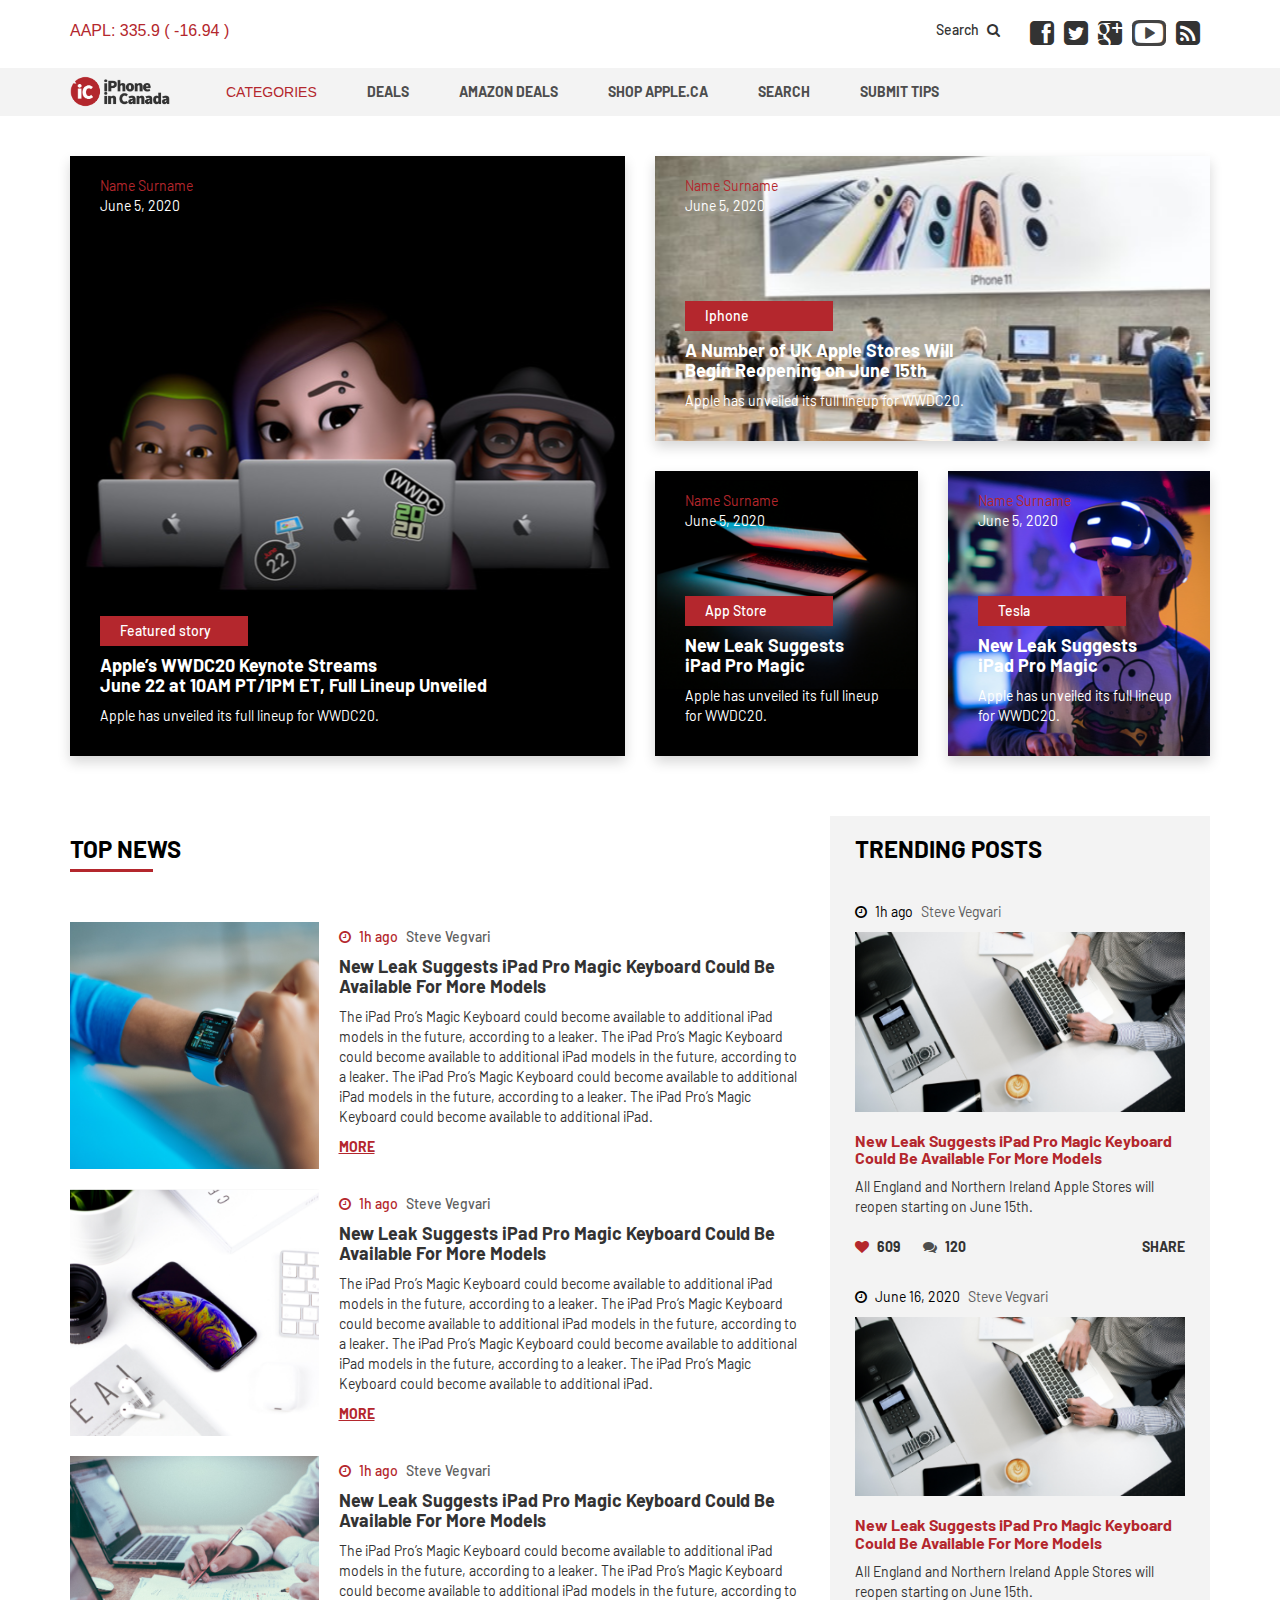
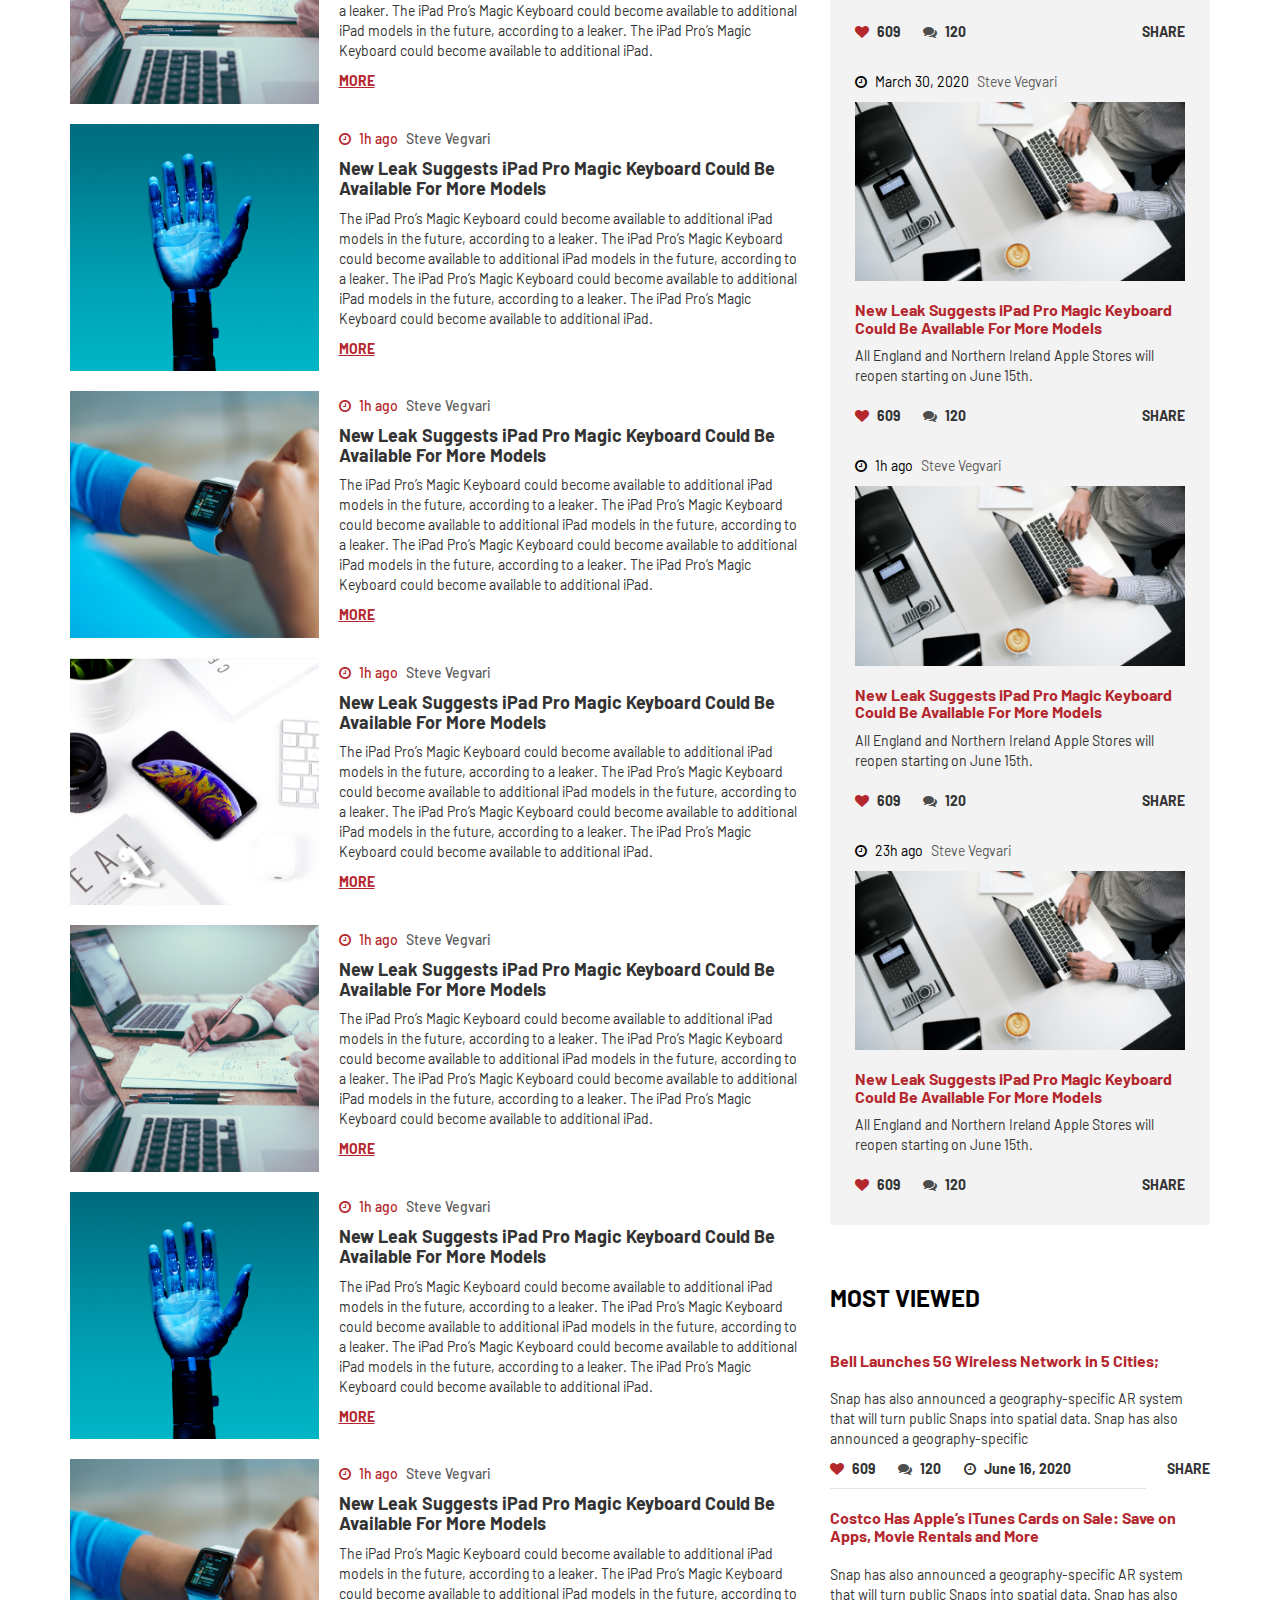
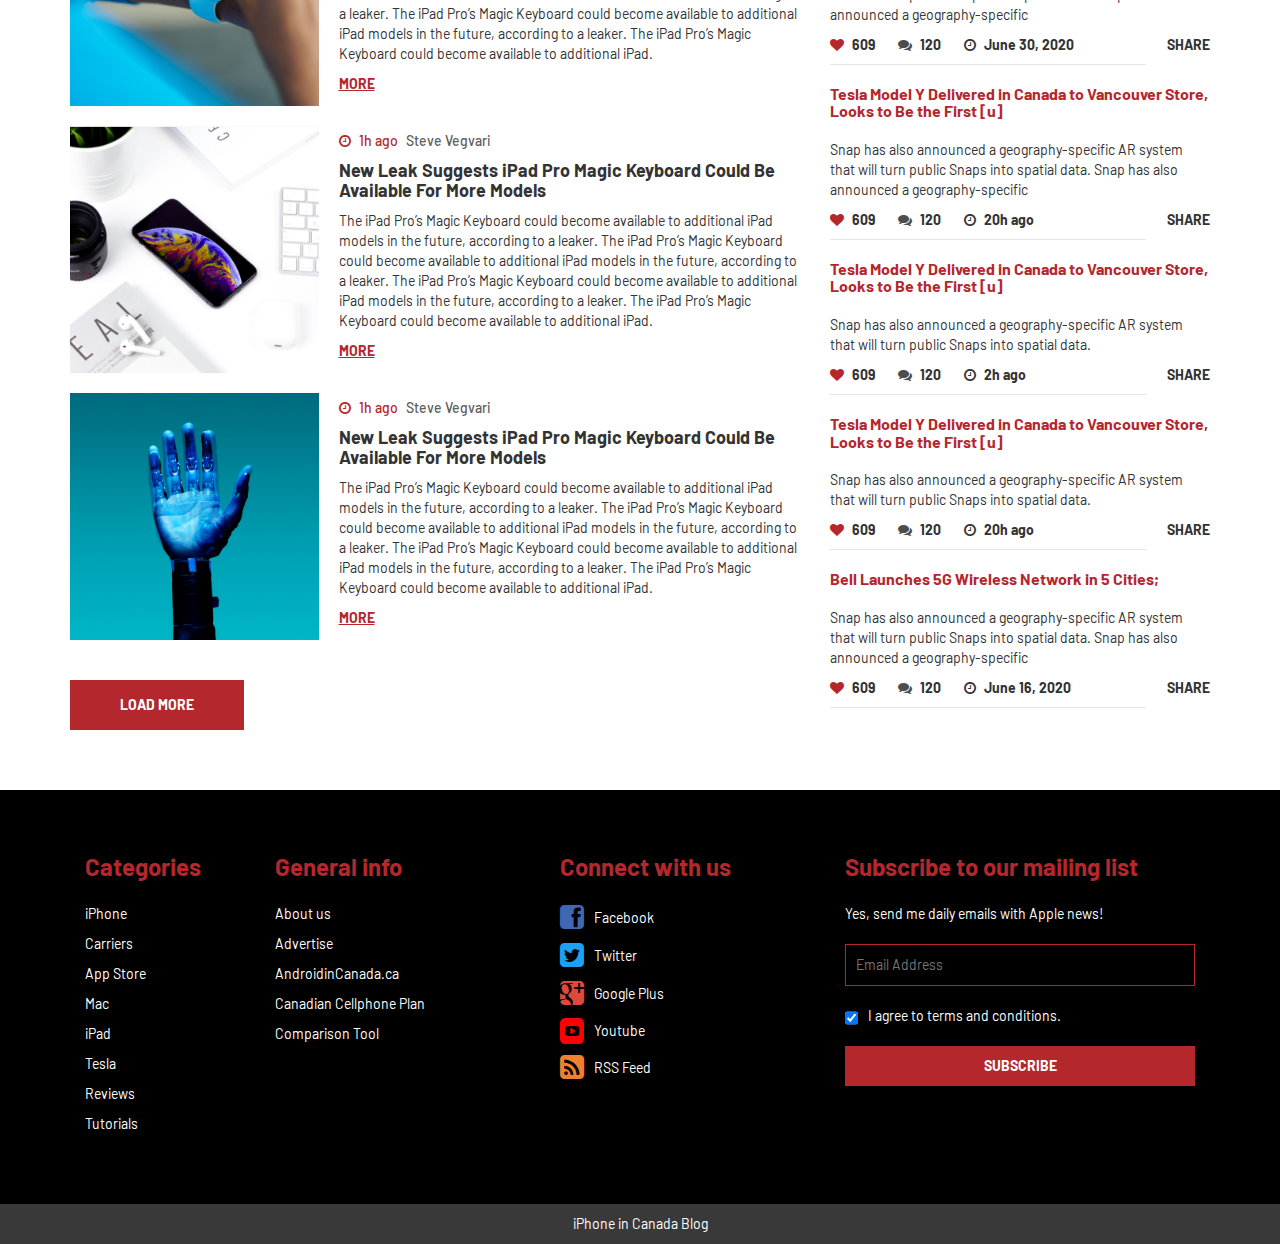
==== commit 7a0f50ac: "commit" ====
--- a/index.html
+++ b/index.html
@@ -637,7 +637,7 @@
    </div>
 
    <footer>
-       <div class="col-lg-12 footer">
+       <div class="col-sm-12 col-md-12 col-lg-12 footer">
            <div class="container">
                <div class="row">
                    <div class="col-sm-12 col-md-12 col-lg-12">
@@ -672,7 +672,7 @@
                                </ul>
                            </div>
                        </div>
-                       <div class="col-sm-12 col-md-6 col-lg-3">
+                       <div class="col-sm-12 col-md-12 col-lg-3">
                            <div class="footer-title">
                                <span>Connect with us</span>
                            </div>
@@ -727,12 +727,16 @@
                </div>
            </div>
        </div>
-       <div class="col-lg-12 footer-bottom">
+       <div class="col-sm-12 col-md-12 col-lg-12 footer-bottom">
            <div>
                <span>iPhone in Canada Blog</span>
            </div>
        </div>
    </footer>
+
+   <script src="js/jquery.js"></script>
+   <script src="js/bootstrap.min.js"></script>
+   <script src="js/main.js"></script>
 
 </body>
 
--- a/css/default.css
+++ b/css/default.css
@@ -3,4 +3,20 @@
 
 body {
     font-family: barlow-regular, Arial, sans-serif;
+}
+
+hr {
+    border-top: 1px solid #707070;
+}
+
+@media only screen and (min-width: 767px) and (max-width: 991px) {
+    body {
+        font-size: 24px;
+    }
+}
+
+@media only screen and (max-width: 767px) {
+    body {
+        font-size: 30px;
+    }
 }--- a/css/layout.css
+++ b/css/layout.css
@@ -162,6 +162,7 @@
 .top-news-block {
     padding-left: 0;
     margin-bottom: 20px;
+    padding-right: 30px;
 }
 
 .top-news-block button {
@@ -412,6 +413,9 @@
 .comments-title {
     font-family: barlow-bold, Arial, sans-serif;
     margin-bottom: 40px;
+}
+
+.comments-title h3 {
     color: #444444;
     font-size: 24px;
 }
@@ -433,4 +437,378 @@
 .comments-block .replay {
     color: #444444;
     margin-top: 20px;
+}
+
+.comments-block-bottom {
+    margin-top: 80px;
+}
+
+.comment-form input, .comment-form textarea {
+    width: 100%;
+    margin-bottom: 20px;
+    padding: 10px 20px;
+    border: 1px solid #D1D1D1;
+}
+
+.comment-form button {
+    background: #B4272D;
+    border: none;
+    padding: 10px 40px;
+    color: white;
+    font-family: barlow-bold, Arial, sans-serif;
+}
+
+.more-posts, .sponsored {
+    display: flex;
+    margin-bottom: 20px;
+}
+
+.more-posts > div:not(:last-child), .sponsored > div:not(:last-child) {
+    margin-right: 20px;
+}
+
+.more-posts-item {
+    background: #F3F3F3;
+}
+
+.more-posts-item > div {
+    padding: 20px 10px;
+}
+
+.more-posts-text-top {
+    margin-bottom: 5px;
+}
+
+.sponsored > div {
+    padding: 0;
+}
+
+.sponsored-block-text {
+    margin: 20px 0;
+}
+
+.sponsored-block-text h4 {
+    font-family: barlow-bold, Arial, sans-serif;
+    color: #444444;
+    font-size: 16px;
+}
+
+.sponsored-text-bottom {
+    color: #CCCCCC;
+    font-size: 14px;
+}
+
+.sponsored-text-bottom .text1 {
+    border-right: 1px solid;
+    padding-right: 8px;
+}
+
+.sponsored-text-bottom .text2 {
+    padding-left: 5px;
+}
+
+.reviews-more-posts-item {
+    background: #F3F3F3;
+    padding: 20px;
+    margin-bottom: 20px;
+}
+
+.top-news-block-text .stars {
+    display: flex;
+    justify-content: flex-end;
+}
+
+.top-news-block-text .stars i:not(:last-child) {
+    margin-right: 5px;
+}
+
+.top-news-block-text .stars i {
+    color: #D8D8D8;
+}
+
+/* Review Post */
+
+.review-post-text-top {
+    display: flex;
+    justify-content: space-between;
+}
+
+.review-post-block h3 {
+    font-size: 24px;
+    font-family: barlow-bold, Arial, sans-serif;
+    margin-bottom: 30px;
+}
+
+.specifications ul {
+    padding-left: 25px;
+}
+
+.specifications ul li {
+    font-family: barlow-medium, Arial, sans-serif;
+    margin-bottom: 9px;
+    font-size: 14px;
+}
+
+.specifications ul li:not(:last-child) {
+    border-bottom: 1px dashed #D5D5D5;
+    padding-bottom: 5px;
+}
+
+.specifications ul li {
+    color: #B4272D;
+}
+.specifications ul li span {
+    color: #4D4D4D;
+}
+
+.specifications-img-block, .specifications-list-block {
+    width: 50%;
+}
+
+.early-verdict-title {
+    font-family: barlow-bold, Arial, sans-serif;
+    font-size: 24px;
+    color: #B4272D;
+    margin-bottom: 20px;
+}
+
+.early-verdict-block {
+    background: #F3F3F3;
+    padding: 40px 80px;
+    margin-bottom: 30px;
+}
+
+.review-social {
+    display: flex;
+    margin: 40px 0;
+    padding-left: 0;
+}
+
+.early-verdict-block .fa-check {
+    color: #1A9207;
+    margin-right: 10px;
+}
+
+.early-verdict-block .fa-times {
+    color: #B4272D;
+    margin-right: 10px;
+}
+
+.early-verdict-item {
+    margin-bottom: 10px;
+}
+
+.early-verdict-button button {
+    font-family: barlow-bold, Arial, sans-serif;
+    border: none;
+    color: white;
+    background: #B4272D;
+    padding: 15px 40px;
+    margin-top: 30px;
+}
+
+.final-title {
+    font-family: barlow-bold, Arial, sans-serif;
+    font-size: 24px;
+    color: #4D4D4D;
+    margin-bottom: 40px;
+    text-transform: uppercase;
+}
+
+.final-block {
+    margin-bottom: 30px;
+    padding: 0;
+}
+
+.final-button button {
+    text-transform: uppercase;
+    margin-top: 0;
+}
+
+.buy-it, .dont-buy-it {
+    padding-left: 15px;
+}
+
+.buy-it li {
+    color: #1A9207;
+}
+
+.dont-buy-it li {
+    color: #B4272D;
+}
+
+.buy-it li div, .dont-buy-it li div {
+    color: #4D4D4D;
+}
+
+.comments-block .response {
+    display: flex;
+    border-left: 1px solid #707070;
+}
+
+/* Review Post 1 */
+
+.review-post-1-img-block {
+    padding: 0;
+    margin-bottom: 30px;
+}
+
+.review-post-1-img-block1 {
+    padding-left: 0;
+}
+
+.review-post-1-img-block2 {
+    padding: 0;
+}
+
+.review-post-1-img-block3 {
+    padding-right: 0;
+}
+
+.review-post-1-img-block1 img:not(:last-child) {
+    margin-bottom: 20px;
+}
+
+.review-post-1-img-block3 > img {
+    margin-bottom: 20px;
+}
+
+.img-block3-1 {
+    padding-left: 0;
+    padding-right: 10px;
+}
+
+.img-block3-2 {
+    padding-right: 0;
+    padding-left: 10px;
+}
+
+.review-post-1-youtube {
+    position: relative;
+    margin-bottom: 40px;
+}
+
+.review-post-1-youtube-play {
+    position: absolute;
+    top: 45%;
+    left: 45%;
+    cursor: pointer;
+}
+
+.ol-list-block {
+    margin-bottom: 20px;
+}
+
+.ol-list-block-title {
+    font-family: barlow-bold, Arial, sans-serif;
+    color: #B4272D;
+    margin-bottom: 20px;
+    font-size: 24px;
+}
+
+.ol-list-block ol {
+    padding-left: 20px;
+}
+
+.ol-list-block ol li {
+    color: #B4272D;
+    margin-bottom: 10px;
+}
+
+.ol-list-block ol li span {
+    color: #4D4D4D;
+    margin-left: 10px;
+}
+
+.review-post-list-block {
+    padding-left: 50px;
+}
+
+.comment-form-name {
+    padding-left: 0;
+}
+
+.comment-form-email {
+    padding-right: 0;
+}
+
+
+.mobile-menu button {
+    display: none;
+    position: absolute;
+    right: 0;
+}
+
+.navbar-collapse.mobile ul {
+    display: flex;
+    flex-direction: column;
+}
+
+@media only screen and (max-width: 1199px) {
+    .early-verdict-block {
+        padding: 20px;
+    }
+
+    .comment-form-email {
+        padding-left: 0;
+    }
+
+    .comment-form-name {
+        padding-right: 0;
+    }
+
+    .comments-block-bottom {
+        margin-bottom: 40px;
+    }
+}
+
+@media only screen and (max-width: 991px) {
+    .navbar.navbar-expand-lg.navbar-light.bg-light {
+        display: none;
+    }
+
+    .mobile-menu button {
+        display: block;
+    }
+
+    .review-post-list-block {
+        padding-left: 15px;
+    }
+
+    .sponsored {
+        display: block;
+    }
+
+    .review-post-1-img-block img {
+        height: auto !important;
+        margin-bottom: 20px !important;
+    }
+
+    .review-post-1-img-block div {
+        padding: 0 !important;
+    }
+
+    .sponsored-block-text h4, .comments-title h3, .trending-posts-block-text h4, .most-viewed-item h4, .ol-list-block-title {
+        font-size: 30px;
+    }
+
+    .top-news h2, .trending-posts h2, .most-viewed-title h2, .review-post-block h3 {
+        font-size: 40px;
+    }
+
+    .top-header-block1 span {
+        font-size: 30px;
+    }
+
+    .sponsored-text-bottom {
+        font-size: 20px;
+    }
+
+    .comments-block {
+        font-size: 20px;
+    }
+}
+
+@media only screen and (max-width: 767px) {
+
 }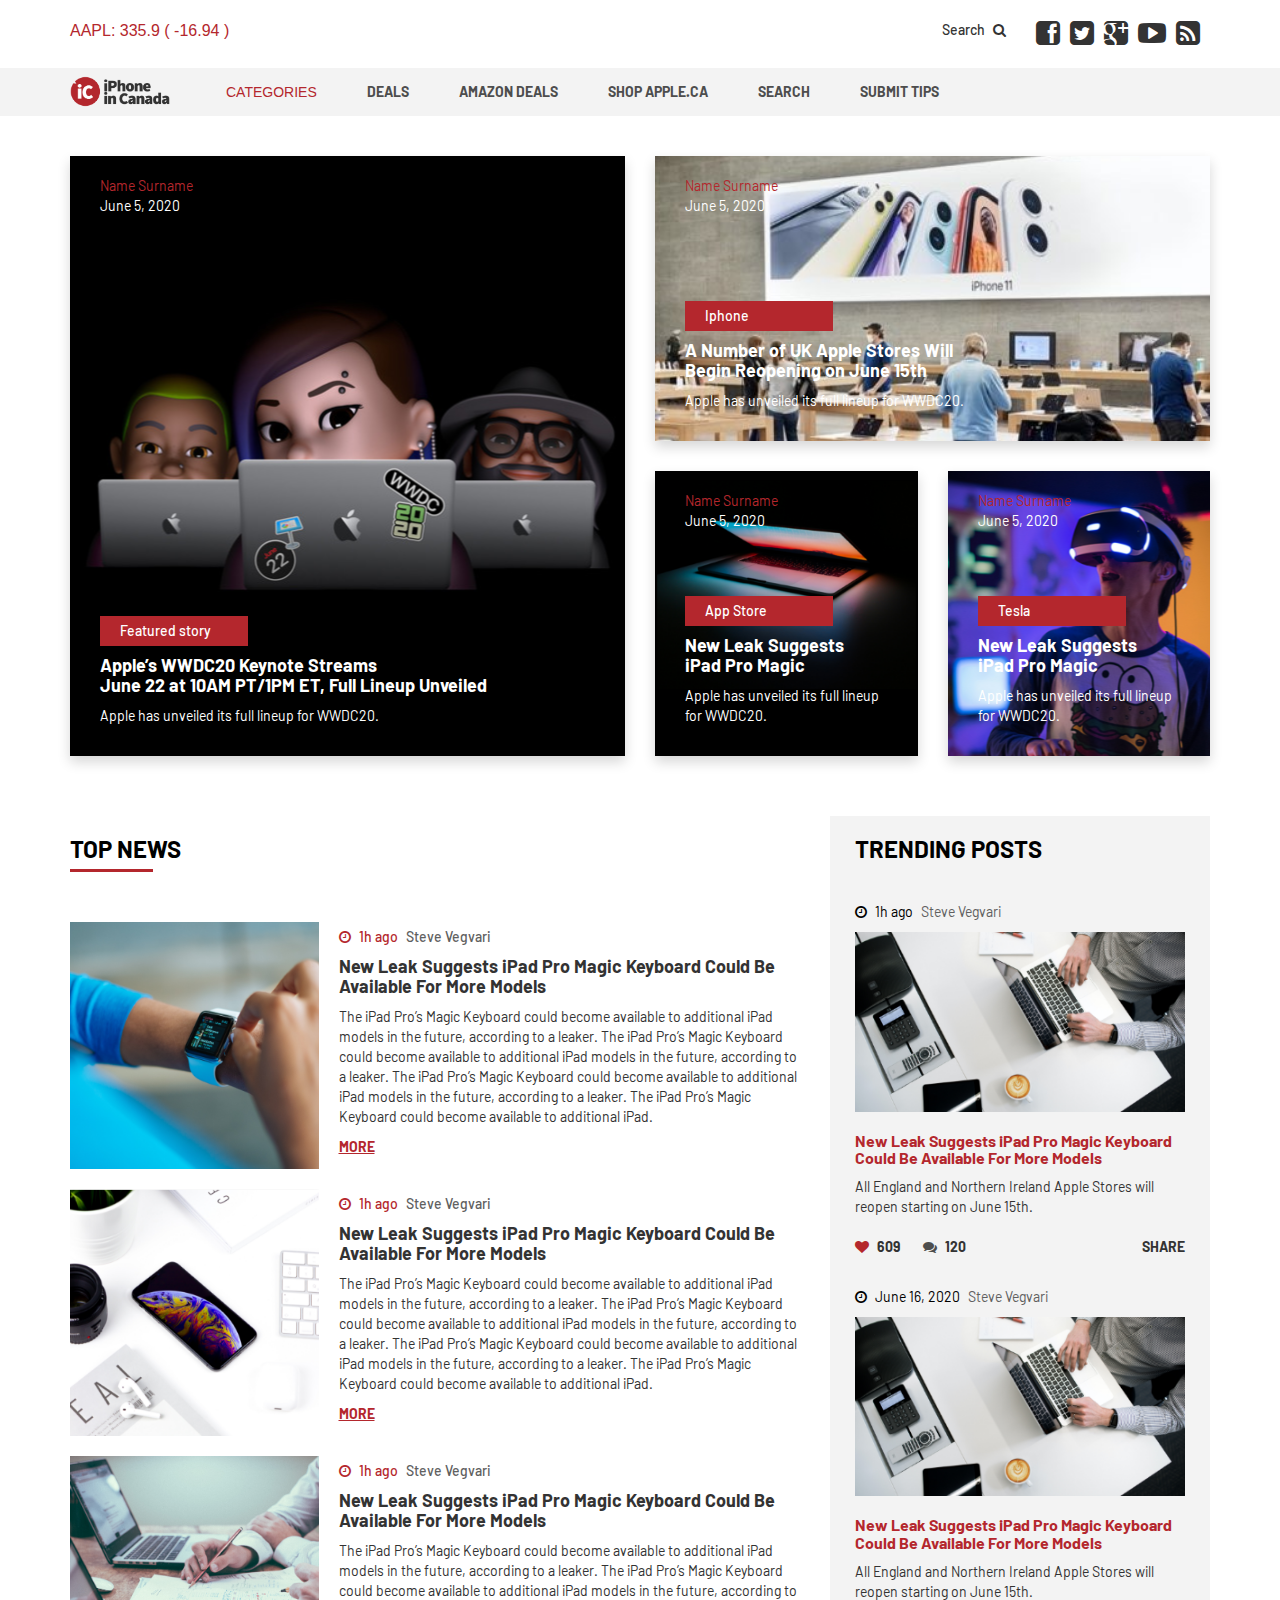
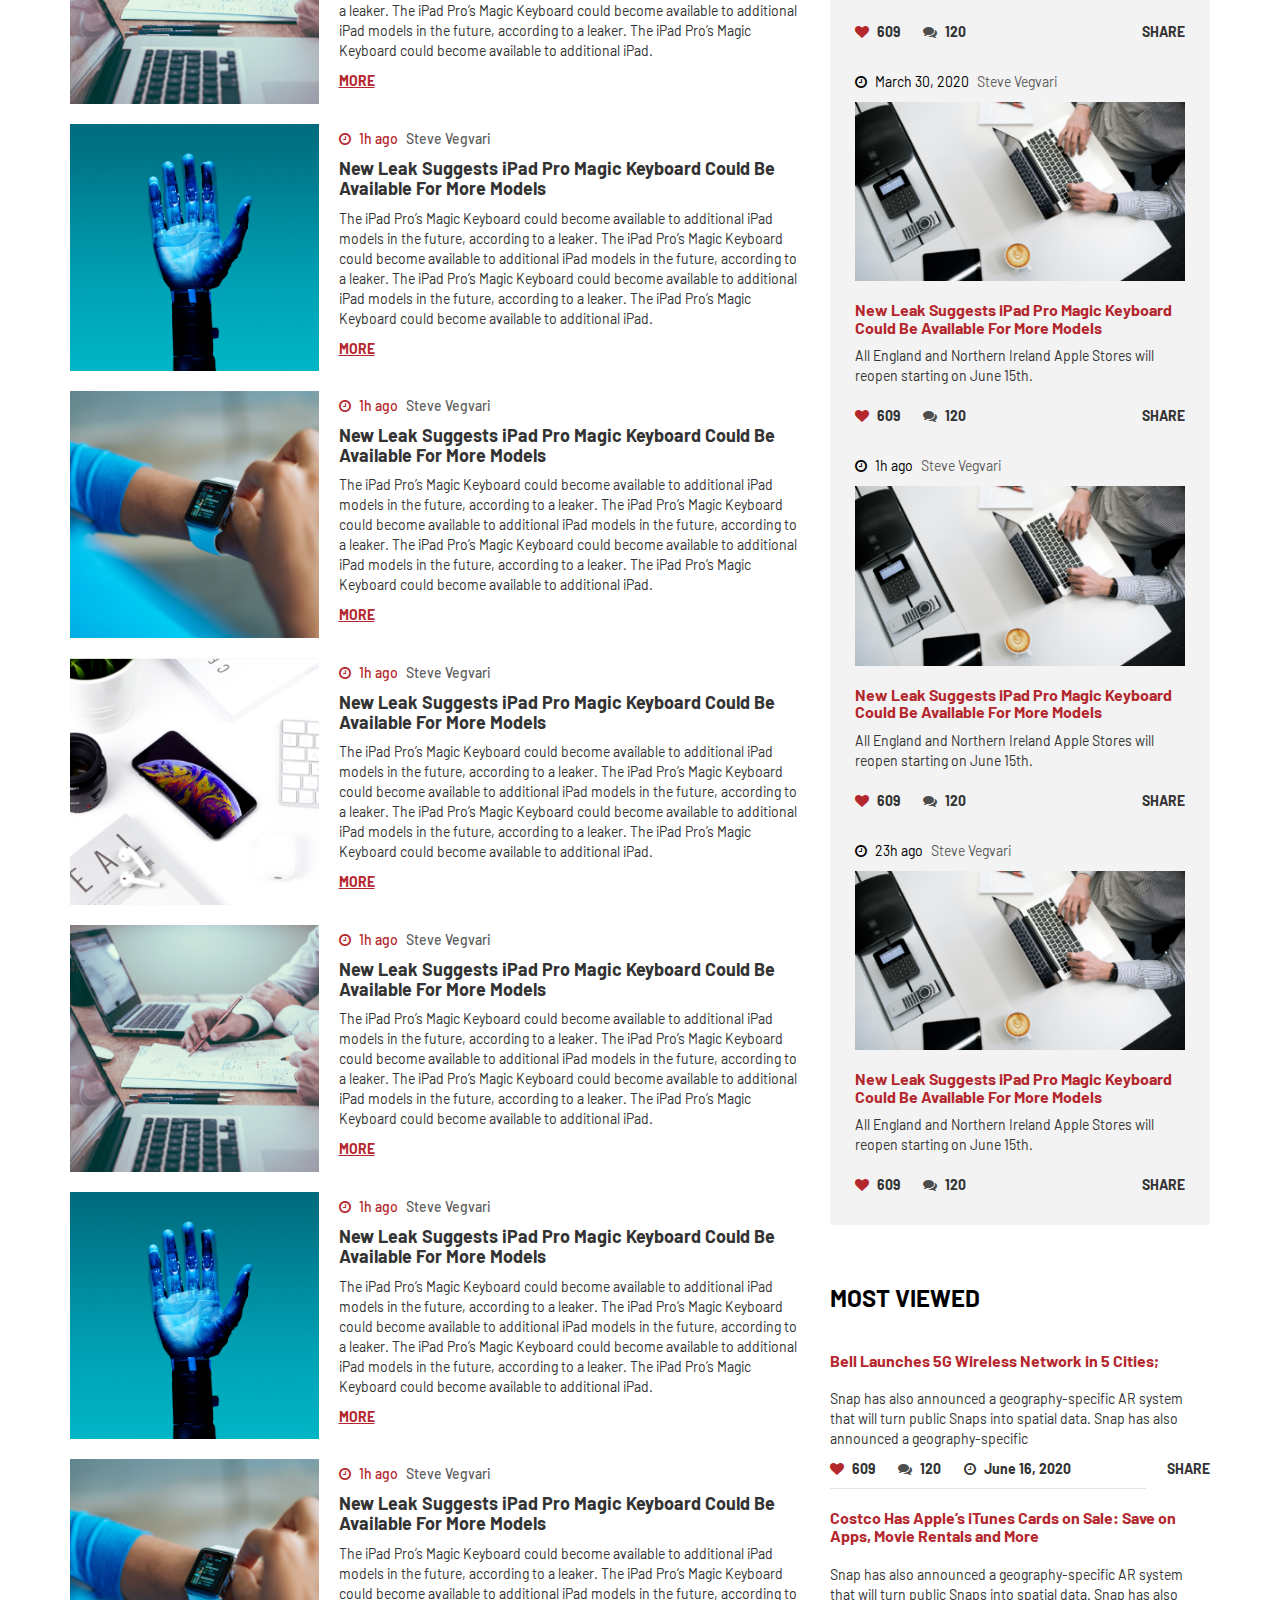
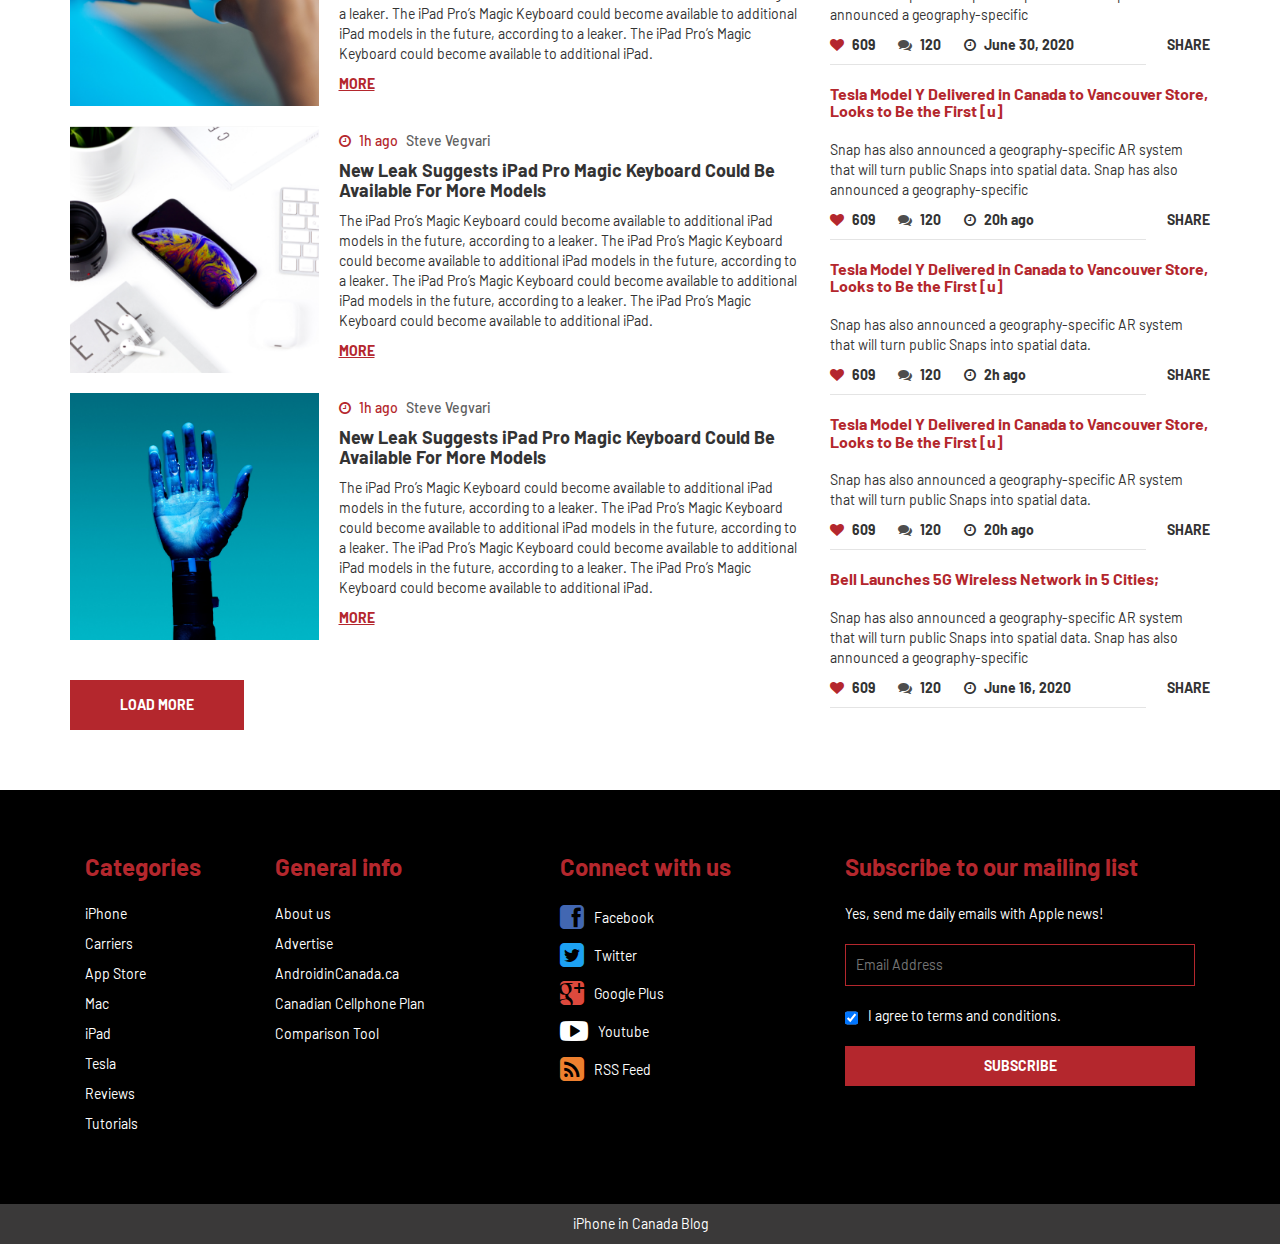
==== commit 8daa4dd8: "commit" ====
--- a/index.html
+++ b/index.html
@@ -31,8 +31,8 @@
                            <div class="social-icons">
                                <i class="fa fa-google-plus-square fa-2x" aria-hidden="true"></i>
                            </div>
-                           <div class="social-icons" style="background: #444444; border-radius: 20%; height: 26px;">
-                               <i class="fa fa-youtube-play fa-2x" style="color: white; padding: 0px 3px;" aria-hidden="true"></i>
+                           <div class="social-icons">
+                               <i class="fa fa-youtube-play fa-2x" aria-hidden="true"></i>
                            </div>
                            <div class="social-icons">
                                <i class="fa fa-rss-square fa-2x" aria-hidden="true"></i>
@@ -42,20 +42,42 @@
                </div>
            </div>
        </div>
-       <div class="header">
+       <div class="header" style="position: relative">
            <div class="container">
                <div class="row">
                    <div class="col-sm-12 col-md-12 col-lg-12">
-                       <div class="header-block">
+                       <div class="header-block" style="position: relative">
                            <div class="logo">
                                <img src="images/iic-logo-5000x1574.png" width="100px">
                            </div>
                            <div>
                                <nav class="navbar navbar-expand-lg navbar-light bg-light">
-                                   <!--<button class="navbar-toggler" type="button" data-toggle="collapse" data-target="#navbarSupportedContent" aria-controls="navbarSupportedContent" aria-expanded="false" aria-label="Toggle navigation">-->
-                                       <!--<span class="navbar-toggler-icon"></span>-->
-                                   <!--</button>-->
                                    <div class="collapse navbar-collapse" id="navbarSupportedContent">
+                                       <ul class="navbar-nav mr-auto">
+                                           <li class="nav-item active">
+                                               <a class="nav-link" href="#">CATEGORIES</a>
+                                           </li>
+                                           <li class="nav-item">
+                                               <a class="nav-link" href="#">DEALS</a>
+                                           </li>
+                                           <li class="nav-item">
+                                               <a class="nav-link" href="#">AMAZON DEALS</a>
+                                           </li>
+                                           <li class="nav-item">
+                                               <a class="nav-link" href="#">SHOP APPLE.CA</a>
+                                           </li>
+                                           <li class="nav-item">
+                                               <a class="nav-link" href="#">SEARCH</a>
+                                           </li>
+                                           <li class="nav-item">
+                                               <a class="nav-link" href="#">SUBMIT TIPS</a>
+                                           </li>
+                                       </ul>
+                                   </div>
+                               </nav>
+                               <nav class="mobile-menu">
+                                   <button class="humburger-mobile"><i class="fa fa-bars fa-2x"></i></button>
+                                   <div class="navbar-collapse mobile" style="display: none;">
                                        <ul class="navbar-nav mr-auto">
                                            <li class="nav-item active">
                                                <a class="nav-link" href="#">CATEGORIES</a>
@@ -140,7 +162,7 @@
                    </div>
                </div>
            </div>
-           <div class="col-sm-12 col-md-6 col-lg-8 top-news-block">
+           <div class="col-sm-12 col-md-8 col-lg-8 top-news-block">
                <div class="top-news">
                    <h2>Top News</h2>
                </div>
@@ -379,7 +401,7 @@
                    <button>LOAD MORE</button>
                </div>
            </div>
-           <div class="col-sm-12 col-md-6 col-lg-4 top-news-block-right">
+           <div class="col-sm-12 col-md-4 col-lg-4 top-news-block-right">
                <div class="trending-posts">
                    <h2>Trending posts</h2>
                </div>
@@ -691,9 +713,7 @@
                                        <span>Google Plus</span>
                                    </li>
                                    <li>
-                                       <div class="social-icons" style="background: #FF0000; border-radius: 20%; height: 26px;">
-                                           <i class="fa fa-youtube-play" aria-hidden="true"></i>
-                                       </div>
+                                       <i class="fa fa-youtube-play fa-2x" aria-hidden="true"></i>
                                        <span>Youtube</span>
                                    </li>
                                    <li>
--- a/css/default.css
+++ b/css/default.css
@@ -9,14 +9,16 @@
     border-top: 1px solid #707070;
 }
 
-@media only screen and (min-width: 767px) and (max-width: 991px) {
+@media only screen and (max-width: 991px) {
     body {
-        font-size: 24px;
+        font-size: 26px;
     }
-}
 
-@media only screen and (max-width: 767px) {
-    body {
+    .fa-2x {
         font-size: 30px;
     }
+
+    .fa-4x {
+        font-size: 2em;
+    }
 }--- a/css/layout.css
+++ b/css/layout.css
@@ -23,6 +23,11 @@
 .social-icons {
     margin-right: 10px;
 }
+
+/*.top-header-block2 .social-icons .fa-youtube-play {*/
+    /*background: #444444;*/
+    /*border-radius: 20%;*/
+/*}*/
 
 .header {
     width: 100%;
@@ -338,19 +343,19 @@
     margin-left: 10px;
 }
 
-.footer-menu .social-icons {
-    background: #FF0000;
-    border-radius: 20%;
-    height: 26px;
-    width: 24px;
-    margin-right: 0;
-}
-
-.footer-menu .social-icons .fa-youtube-play {
-    color: black;
-    padding-top: 6px;
-    padding-left: 5px;
-}
+/*.footer-menu .social-icons {*/
+    /*background: #FF0000;*/
+    /*border-radius: 20%;*/
+    /*height: 26px;*/
+    /*width: 24px;*/
+    /*margin-right: 0;*/
+/*}*/
+
+/*.footer-menu .social-icons .fa-youtube-play {*/
+    /*color: black;*/
+    /*padding-top: 6px;*/
+    /*padding-left: 5px;*/
+/*}*/
 
 .footer-subscribe div {
     margin-bottom: 20px;
@@ -742,6 +747,29 @@
 .navbar-collapse.mobile ul {
     display: flex;
     flex-direction: column;
+    width: 100%;
+    text-align: center;
+    padding: 0;
+}
+
+.navbar-collapse.mobile .nav-item {
+    margin-left: 50px;
+}
+
+.humburger-mobile {
+    background: transparent;
+    border: none;
+}
+
+.navbar-collapse.mobile {
+    width: 100%;
+    position: absolute;
+    top: 100%;
+    right: 0;
+    background: rgb(243, 243, 243);
+    border-top: 1px solid;
+    z-index: 10;
+    padding: 20px 0;
 }
 
 @media only screen and (max-width: 1199px) {
@@ -762,7 +790,19 @@
     }
 }
 
-@media only screen and (max-width: 991px) {
+@media screen and (max-width: 991px) {
+    .header-block .logo img {
+        width: 200px !important;
+    }
+
+    .humburger-mobile {
+        margin-top: 5px;
+    }
+
+    .humburger-mobile i {
+        font-size: 50px;
+    }
+
     .navbar.navbar-expand-lg.navbar-light.bg-light {
         display: none;
     }
@@ -773,9 +813,11 @@
 
     .review-post-list-block {
         padding-left: 15px;
-    }
-
-    .sponsored {
+        padding-top: 25px;
+        padding-bottom: 20px;
+    }
+
+    .sponsored, .more-posts {
         display: block;
     }
 
@@ -788,7 +830,8 @@
         padding: 0 !important;
     }
 
-    .sponsored-block-text h4, .comments-title h3, .trending-posts-block-text h4, .most-viewed-item h4, .ol-list-block-title {
+    .sponsored-block-text h4, .comments-title h3, .trending-posts-block-text h4, .most-viewed-item h4, .ol-list-block-title,
+    .footer-title span, .top-header-block1 span, .top-news-block-text h4, .trending-posts-block-text h4, .most-viewed-item h4 {
         font-size: 30px;
     }
 
@@ -796,19 +839,55 @@
         font-size: 40px;
     }
 
-    .top-header-block1 span {
-        font-size: 30px;
-    }
-
-    .sponsored-text-bottom {
-        font-size: 20px;
-    }
-
-    .comments-block {
-        font-size: 20px;
-    }
-}
-
-@media only screen and (max-width: 767px) {
-
+    .sponsored-text-bottom, .comments-block p, .top-news-block-text .text-top {
+        font-size: 20px !important;
+    }
+
+    .specifications ul li {
+        font-size: 26px !important;
+    }
+
+    .footer-subscribe input[type='checkbox'] {
+        margin-top: 14px;
+    }
+
+    .top-news-block-item, .item-block-img.specifications {
+        flex-direction: column;
+    }
+
+    .top-news-block-img, .top-news-block-text, .specifications-img-block, .specifications-list-block {
+        width: 100%;
+    }
+
+    .top-news-block-text, .specifications-list-block {
+        margin-top: 40px;
+    }
+
+    .main-block .img_1 {
+        margin-bottom: 30px;
+    }
+
+    .main-block .img_2, .main-block .img_4 {
+        background-size: cover;
+    }
+
+    .main-block .img_2, .main-block .img_3, .main-block .img_4 {
+        height: 370px;
+    }
+
+    .early-verdict-button {
+        padding-left: 0;
+    }
+
+    .final-block > div:last-child {
+        padding-left: 0;
+    }
+
+    .review-post-text-top {
+        flex-direction: column;
+    }
+
+    .review-post-text-top .stars {
+        margin-bottom: 20px;
+    }
 }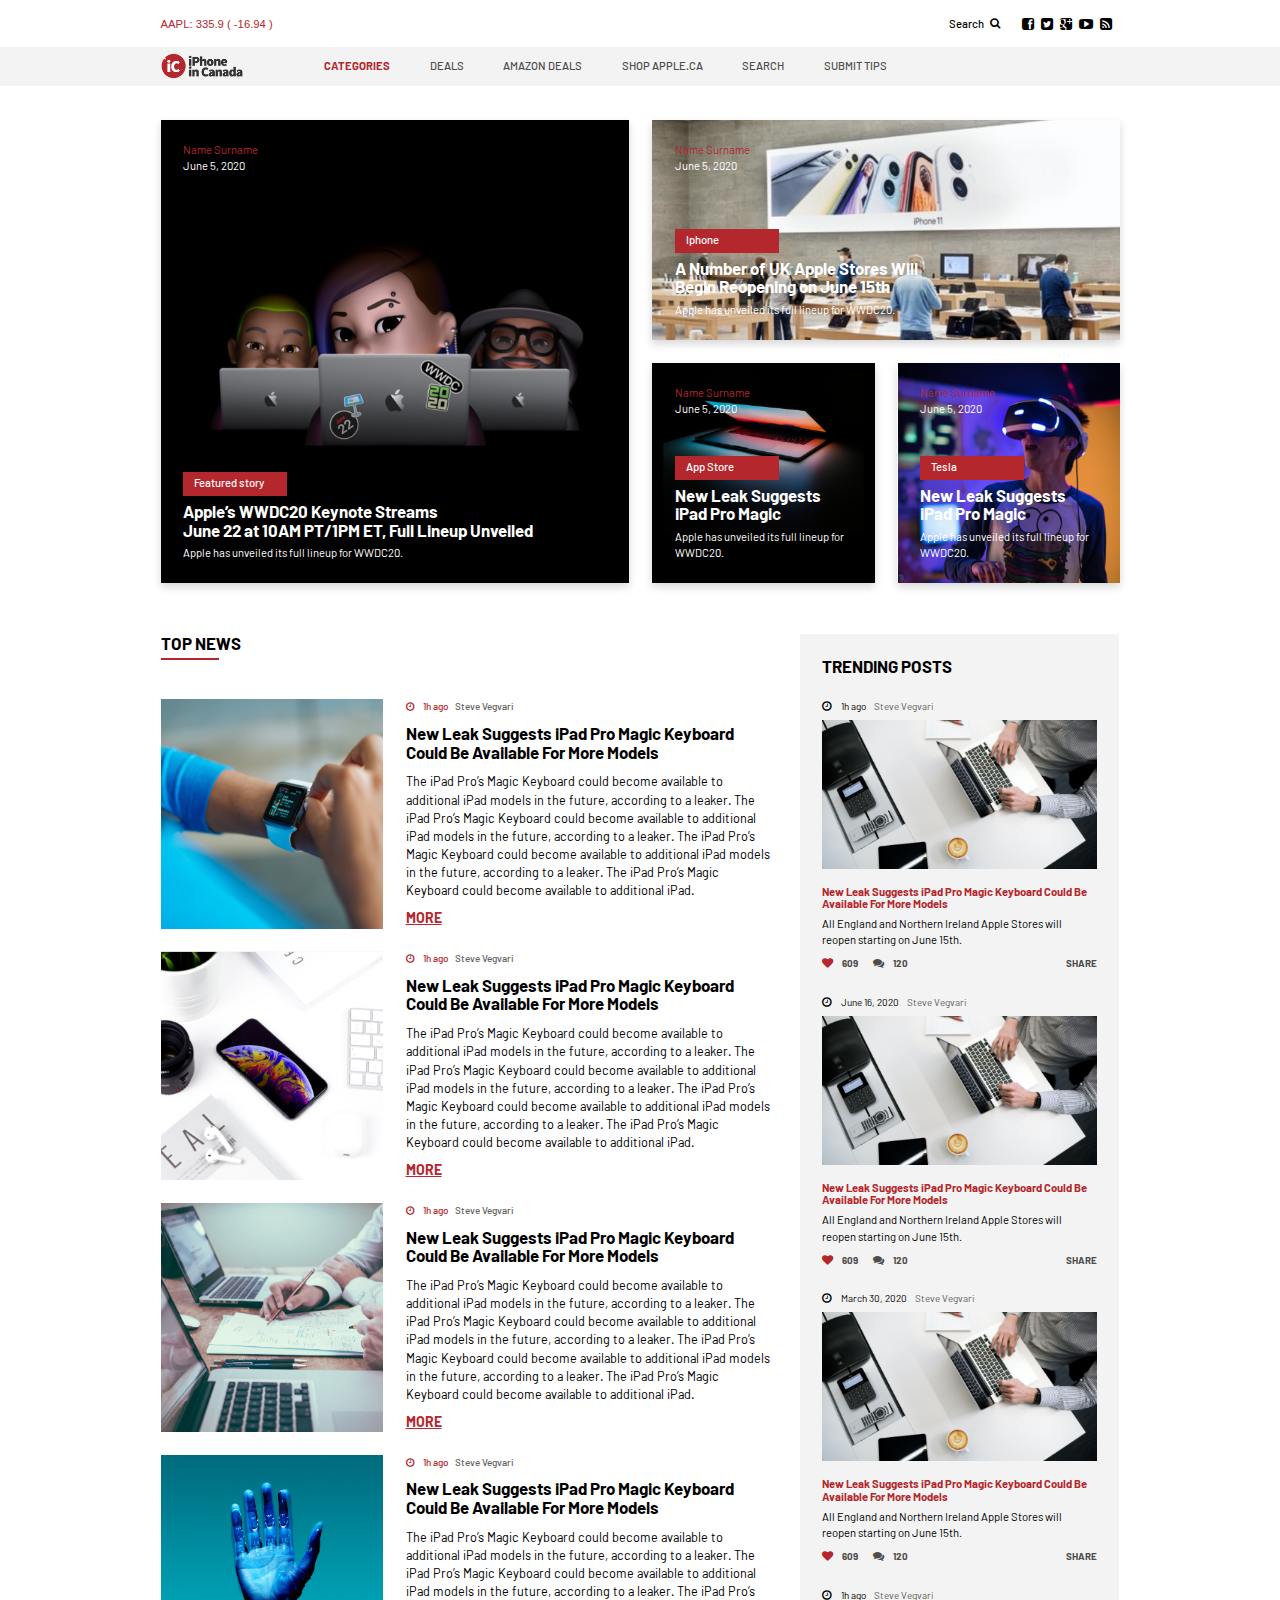
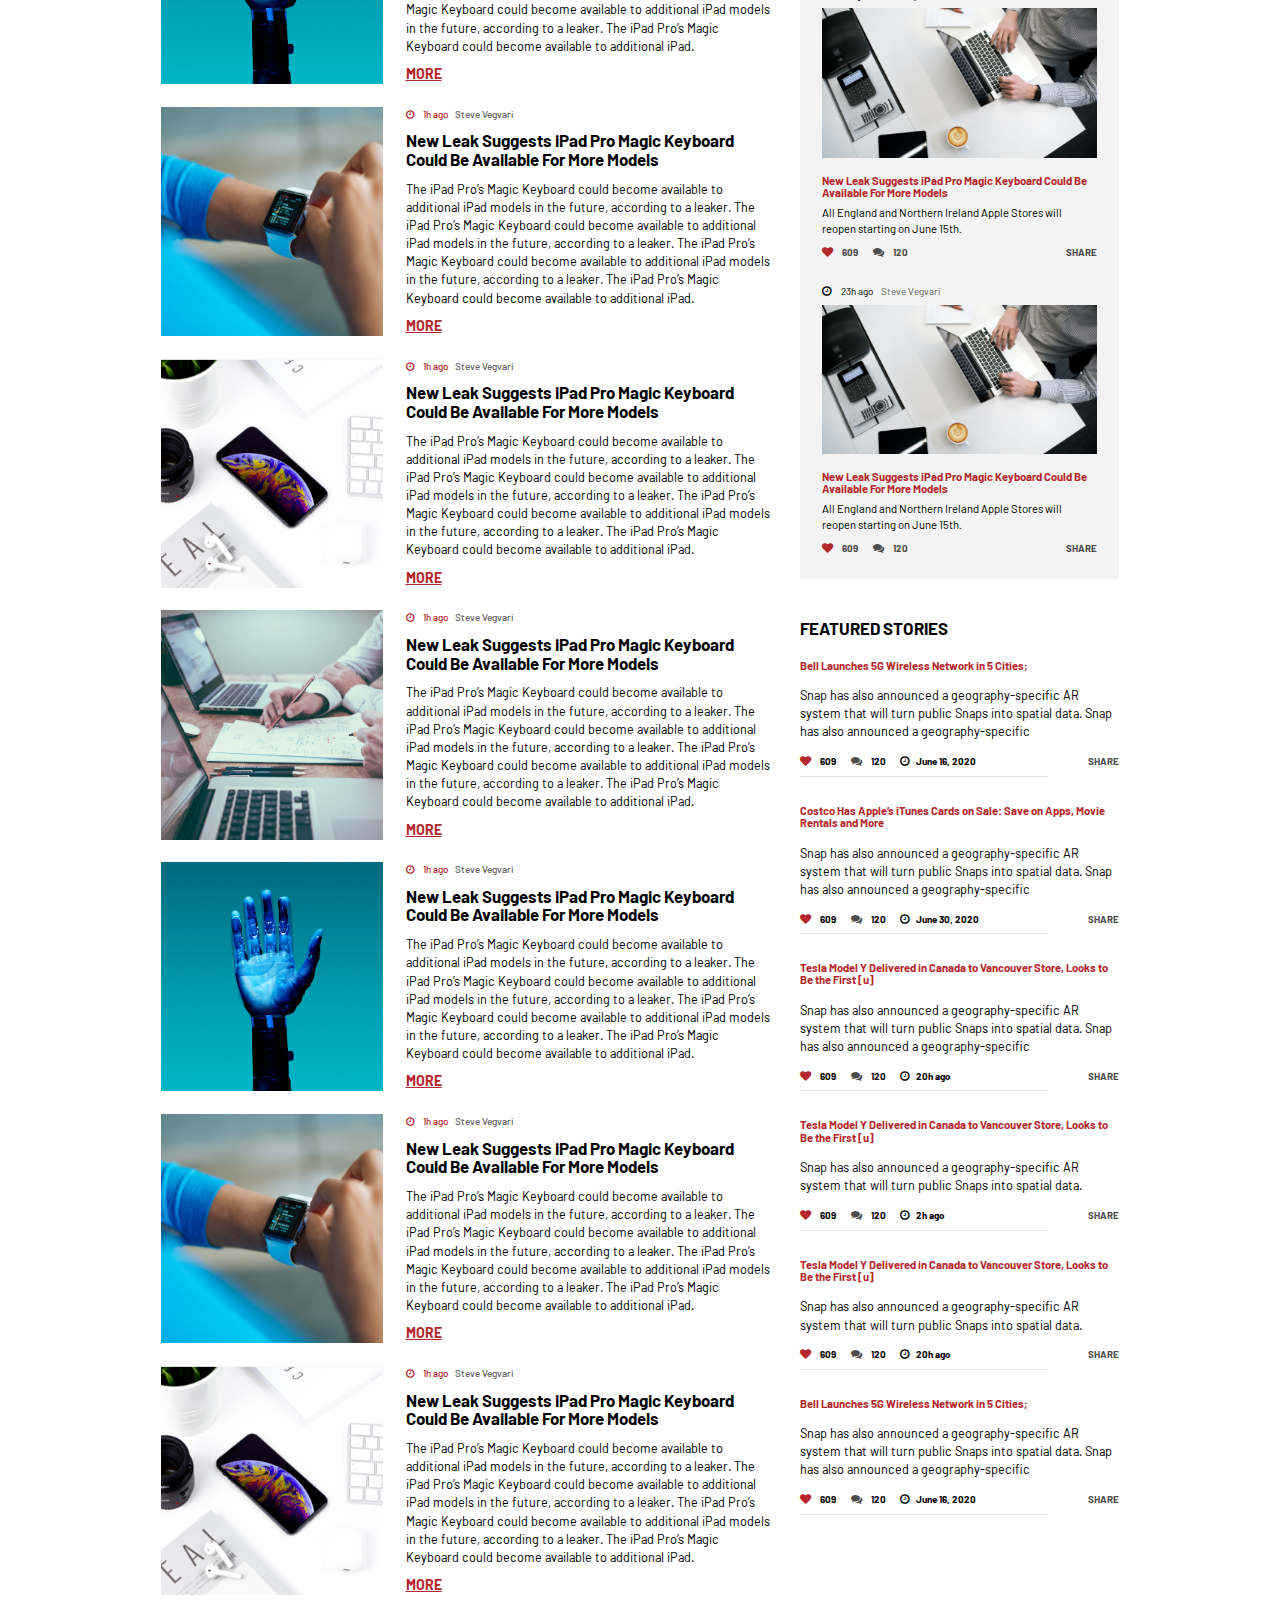
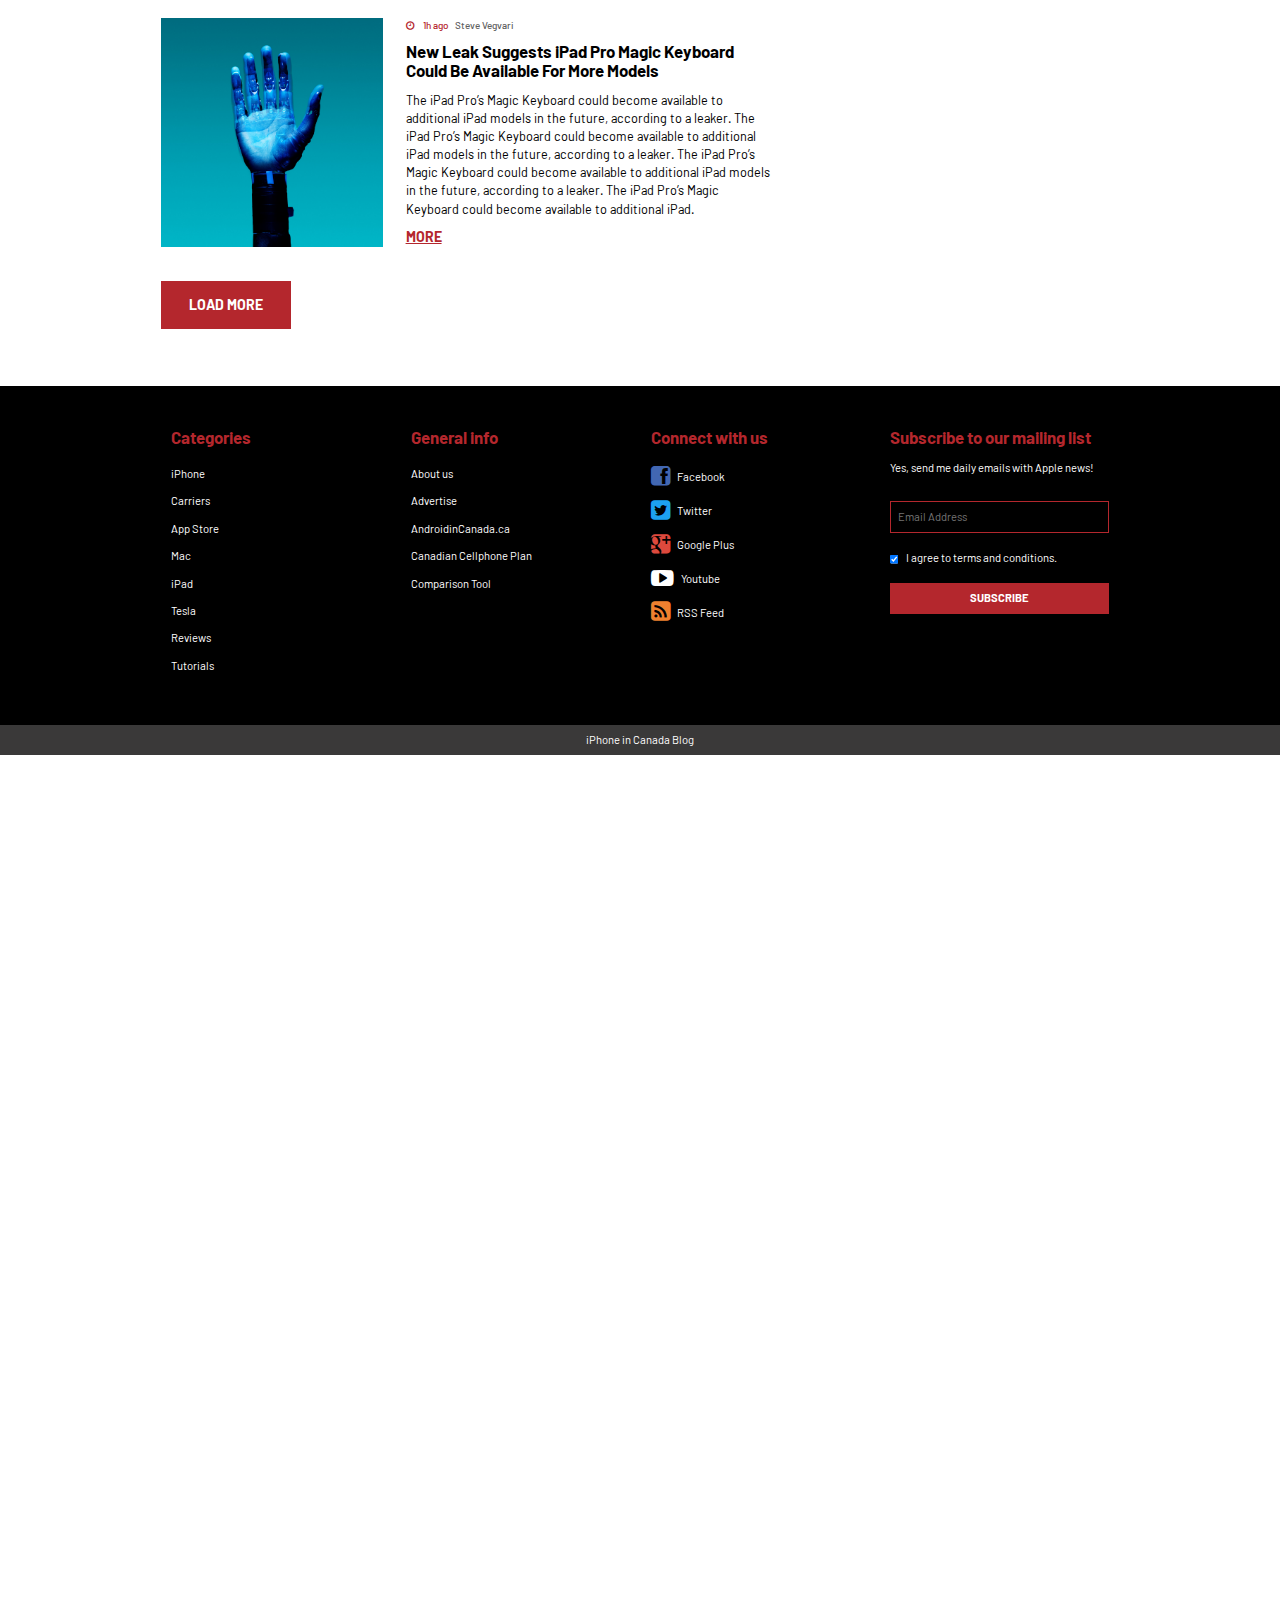
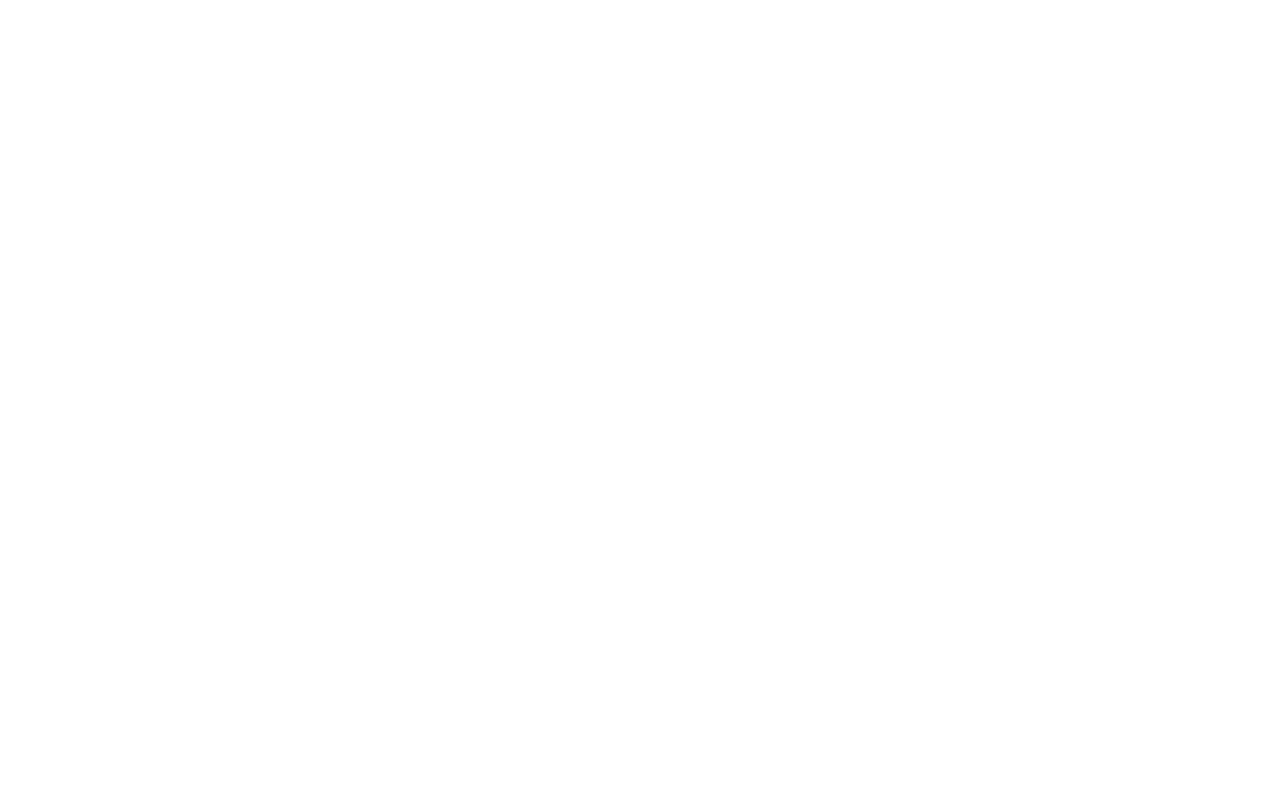
==== commit 797df018: "commit" ====
--- a/index.html
+++ b/index.html
@@ -4,6 +4,9 @@
     <title>Iphone in Canada</title>
 
     <link rel="stylesheet" href="css/bootstrap-3.4.1-dist/css/bootstrap.min.css">
+    <!--<link rel="stylesheet" href="css/bootstrap-sass-3.4.1/assets/stylesheets/_bootstrap.scss">-->
+    <link rel="stylesheet" href="css/bootstrap-sass-3.4.1/assets/stylesheets/bootstrap/_variables.scss">
+    <link rel="stylesheet" href="css/bootstrap-sass-3.4.1/assets/stylesheets/bootstrap/_grid.scss">
     <link rel="stylesheet" href="css/default.css">
 	<link rel="stylesheet" href="css/layout.css">
 	<link rel="shortcut icon" href="images/favicon.png" >
@@ -20,7 +23,7 @@
                        </div>
                        <div class="top-header-block2">
                            <div class="search">
-                               <span style="margin-right: 5px;">Search</span> <i class="fa fa-search" aria-hidden="true"></i>
+                               <span style="margin-right: 8px;">Search</span> <i class="fa fa-search" aria-hidden="true"></i>
                            </div>
                            <div class="social-icons">
                                <i class="fa fa-facebook-square fa-2x" aria-hidden="true"></i>
@@ -48,7 +51,7 @@
                    <div class="col-sm-12 col-md-12 col-lg-12">
                        <div class="header-block" style="position: relative">
                            <div class="logo">
-                               <img src="images/iic-logo-5000x1574.png" width="100px">
+                               <img src="images/iic-logo-5000x1574.png" width="117px">
                            </div>
                            <div>
                                <nav class="navbar navbar-expand-lg navbar-light bg-light">
@@ -110,8 +113,8 @@
 
    <div class="col-sm-12 col-md-12 col-lg-12 main-block">
        <div class="container">
-           <div class="row" style="margin-bottom: 60px">
-               <div class="col-sm-12 col-md-6 col-lg-6">
+           <div class="row" style="margin-bottom: 72px">
+               <div class="col-sm-12 col-md-6 col-lg-6" style="padding-right: 16px; width: 664px; margin-right: 32px;">
                    <div class="img_1">
                        <div class="img-content-top">
                            <p class="name">Name Surname</p>
@@ -124,7 +127,7 @@
                        </div>
                    </div>
                </div>
-               <div class="col-sm-12 col-md-6 col-lg-6">
+               <div class="col-sm-12 col-md-6 col-lg-6" style="padding-left: 16px; width: 664px;">
                    <div class="img_2">
                        <div class="img-content-top">
                            <p class="name">Name Surname</p>
@@ -136,7 +139,7 @@
                            <p>Apple has unveiled its full lineup for WWDC20.</p>
                        </div>
                    </div>
-                   <div style="display: flex">
+                   <div style="display: flex; width: 664px;">
                        <div class="img_3">
                            <div class="img-content-top">
                                <p class="name">Name Surname</p>
@@ -538,7 +541,8 @@
            </div>
            <div class="col-sm-12 col-md-6 col-lg-4 most-viewed">
                <div class="most-viewed-title">
-                   <h2>Most Viewed</h2>
+                   <!--<h2>Most Viewed</h2>-->
+                   <h2>Featured stories</h2>
                </div>
                <div class="most-viewed-item">
                    <h4>Bell Launches 5G Wireless Network in 5 Cities;</h4>
@@ -663,7 +667,7 @@
            <div class="container">
                <div class="row">
                    <div class="col-sm-12 col-md-12 col-lg-12">
-                        <div class="col-sm-12 col-md-6 col-lg-2">
+                        <div class="col-sm-12 col-md-6 col-lg-3">
                             <div class="footer-title">
                                 <span>Categories</span>
                             </div>
@@ -723,18 +727,18 @@
                                </ul>
                            </div>
                        </div>
-                       <div class="col-sm-12 col-md-6 col-lg-4">
-                           <div class="footer-title">
+                       <div class="col-sm-12 col-md-6 col-lg-3">
+                           <div class="footer-title subscribe">
                                <span>Subscribe to our mailing list</span>
                            </div>
                            <div class="footer-subscribe">
-                               <div>
+                               <div class="footer-subscribe-block1">
                                    <span>Yes, send me daily emails with Apple news!</span>
                                </div>
-                               <div>
+                               <div class="footer-subscribe-block2">
                                    <input type="email" placeholder="Email Address">
                                </div>
-                               <div style="display: flex">
+                               <div class="footer-subscribe-block3" style="display: flex">
                                    <input type="checkbox" style="margin-right: 10px" checked>
                                    <span style="display: flex; align-items: center">I agree to terms and conditions. </span>
                                </div>
--- a/css/default.css
+++ b/css/default.css
@@ -2,11 +2,21 @@
 @import url("font-awesome/css/font-awesome.min.css");
 
 body {
+    zoom: 70.5%;
     font-family: barlow-regular, Arial, sans-serif;
+    font-size: 16px;
+    color: #000000;
 }
 
 hr {
     border-top: 1px solid #707070;
+    margin-top: 16px;
+    margin-bottom: 32px;
+}
+
+.container {
+    padding-left: 0;
+    padding-right: 0;
 }
 
 @media only screen and (max-width: 991px) {
@@ -21,4 +31,10 @@
     .fa-4x {
         font-size: 2em;
     }
+}
+
+@media (min-width: 1200px) {
+    .container {
+        width: 1360px;
+    }
 }--- a/css/layout.css
+++ b/css/layout.css
@@ -2,12 +2,16 @@
 .top-header {
     display: flex;
     justify-content: space-between;
-    margin: 20px auto;
+    margin: 22px auto;
+}
+
+.top-header-block1 {
+    display: flex;
+    align-items: center;
 }
 
 .top-header-block1 span {
     color: #B4272D;
-    font-size: 16px;
     font-family: barlow-extrabold, Arial, sans-serif;
 }
 
@@ -16,8 +20,19 @@
 }
 
 .top-header-block2 .search {
-    margin-right: 30px;
+    display: flex;
+    align-items: center;
+    margin-right: 32px;
     font-family: barlow-medium, Arial, sans-serif;
+}
+
+.top-header-block2 .social-icons i {
+    font-size: 20px;
+}
+
+.top-header-block2 .social-icons {
+    display: flex;
+    align-items: center;
 }
 
 .social-icons {
@@ -39,8 +54,18 @@
     padding: 8px 0;
 }
 
+.header-block .logo {
+    margin-right: 114px;
+}
+
 .header-block .navbar-nav {
     list-style: none;
+}
+
+.header-block .nav-link {
+    display: block;
+    padding: 0;
+    margin: 8px 0;
 }
 
 .navbar {
@@ -49,22 +74,26 @@
     line-height: 30px;
 }
 
-.nav-item {
-    margin-right: 50px;
+.nav-item:not(:last-child) {
+    margin-right: 56px;
 }
 
 .nav-link {
     color: #4D4D4D;
-    font-family: barlow-bold, Arial, sans-serif;
+    font-family: barlow-medium, Arial, sans-serif;
 }
 
 .nav-item.active .nav-link {
     color: #B4272D;
-    font-family: barlow-extrabold, Arial, sans-serif;
+    font-family: barlow-bold, Arial, sans-serif;
+}
+
+.navbar-collapse.collapse, .header-block .navbar-nav {
+    padding: 0;
 }
 
 .main-block {
-    margin: 40px auto;
+    margin: 48px auto 80px auto;
 }
 
 .img_1, .img_2, .img_3, .img_4 {
@@ -73,7 +102,8 @@
 
 .img_1 {
     position: relative;
-    height: 600px;
+    height: 658px;
+    width: 664px;
     background: url(../images/36175-67063-Apple_details-for-WWDC2020_06022020_bigjpglarge_2x-l.png) center center no-repeat black;
 }
 
@@ -81,12 +111,16 @@
     position: absolute;
     bottom: 0;
     color: white;
-    padding: 20px 30px;
+    padding: 32px;
+}
+
+.img-content p {
+    margin: 0;
 }
 
 .img-content-top {
     color: white;
-    padding: 20px 30px;
+    padding: 32px;
 }
 
 .img-content-top .name {
@@ -96,6 +130,8 @@
 
 .img-content h4 {
     font-family: barlow-bold, Arial, sans-serif;
+    margin: 8px 0;
+    font-size: 24px;
 }
 
 .img-content button {
@@ -104,22 +140,24 @@
     color: white;
     border: none;
     background: #B4272D;
-    padding: 5px 20px;
+    padding: 4px 16px 7px 16px;
     text-align: left;
 }
 
 .img_2 {
     position: relative;
-    height: 285px;
-    margin-bottom: 30px;
+    height: 313px;
+    width: 664px;
+    margin-bottom: 32px;
     background: url(../images/apple-store-covid-19-660x250.png) center center no-repeat;
+    background-size: cover;
 }
 
 .img_3 {
     position: relative;
     width: 50%;
-    height: 285px;
-    margin-right: 30px;
+    height: 313px;
+    margin-right: 32px;
     background: url(../images/ales-nesetril-Im7lZjxeLhg-unsplash.png) center center no-repeat black;
     background-size: cover;
 }
@@ -127,22 +165,22 @@
 .img_4 {
     position: relative;
     width: 50%;
-    height: 285px;
+    height: 313px;
     background: url(../images/uriel-soberanes-MxVkWPiJALs-unsplash.png) center center no-repeat;
 }
 
-.trending-posts {
-    margin: 20px 0;
-}
+/*.trending-posts {*/
+    /*margin: 20px 0;*/
+/*}*/
 
 .top-news {
     margin-top: 0;
-    margin-bottom: 60px;
+    margin-bottom: 66px;
 }
 
 .trending-posts, .most-viewed-title {
     margin-top: 0;
-    margin-bottom: 40px;
+    margin-bottom: 32px;
 }
 
 .top-news h2, .trending-posts h2, .most-viewed-title h2 {
@@ -151,6 +189,20 @@
     text-transform: uppercase;
     color: #000;
     font-size: 24px;
+}
+
+.most-viewed-title h2 {
+    margin: 0;
+}
+
+.trending-posts h2 {
+    margin-top: 32px;
+    margin-bottom: 0;
+}
+
+.top-news h2 {
+    margin-top: 0;
+    /*line-height: 80px;*/
 }
 
 .top-news h2::after {
@@ -166,8 +218,7 @@
 
 .top-news-block {
     padding-left: 0;
-    margin-bottom: 20px;
-    padding-right: 30px;
+    padding-right: 40px;
 }
 
 .top-news-block button {
@@ -175,18 +226,25 @@
     background: #B4272D;
     font-family: barlow-bold, Arial, sans-serif;
     color: white;
-    padding: 15px 50px;
-    margin-top: 20px;
-}
-
-.top-news-block-item {
-    display: flex;
-    margin-bottom: 20px;
+    padding: 20px 40px;
+    margin-top: 16px;
+    font-size: 20px;
+}
+
+.top-news-block-item:not(:last-child) {
+    display: flex;
+    margin-bottom: 32px;
+}
+
+.top-news-block-item:last-child {
+    display: flex;
+    margin-bottom: 48px;
 }
 
 .top-news-block-img {
-    width: 35%;
-    margin-right: 20px;
+    /*width: 40%;*/
+    width: 316px;
+    margin-right: 32px;
 }
 
 .top-news-block-img img {
@@ -195,46 +253,81 @@
 }
 
 .top-news-block-text {
-    width: 65%;
-    margin-top: 5px;
+    width: 60%;
 }
 
 .top-news-block-text h4, .trending-posts-block-text h4, .most-viewed-item h4 {
     font-family: barlow-bold, Arial, sans-serif;
 }
 
+.top-news-block-text h4 {
+    font-size: 24px;
+    margin-bottom: 16px;
+}
+
 .trending-posts-block-text h4, .most-viewed-item h4 {
     color: #B4272D;
     font-size: 16px;
-}
-
-.trending-posts-block-text {
-    margin: 20px 0;
+    margin-bottom: 8px;
+}
+
+.trending-posts-block-text h4 {
+    margin-top: 24px;
+}
+
+.reviews-main-block .trending-posts-block-text {
+    margin: 24px 0 0 0;
+}
+
+.top-news-block-text p:not(:last-child) {
+    margin-bottom: 13px;
+    font-size: 18px;
+}
+
+.top-news-block-text p:last-child {
+    font-size: 20px;
+}
+
+.top-news-block-text p:last-child {
+    margin: 0;
+}
+
+.text-top span {
+    font-family: barlow-medium, Arial, sans-serif;
 }
 
 .top-news-block-text .text-top {
     font-family: barlow-medium, Arial, sans-serif;
-    font-size: 14px;
+    font-size: 14px !important;
+    margin-bottom: 15px !important;
 }
 
 .top-news-block-text .text-top .fa-clock-o {
     color:#B4272D;
-    margin-right: 5px;
+    margin-right: 10px;
 }
 
 .top-news-block-text .text-top span.text1 {
     color: #B4272D;
-    margin-right: 5px;
+    margin-right: 8px;
+}
+
+.trending-posts-text-top {
+    margin-bottom: 8px;
 }
 
 .trending-posts-text-top .fa-clock-o {
     color: black;
-    margin-right: 5px;
+    margin-right: 10px;
+}
+
+.trending-posts-text-top span {
+    font-size: 14px;
 }
 
 .trending-posts-text-top span.text1 {
     color: black;
-    margin-right: 5px;
+    margin-right: 8px;
 }
 
 .top-news-block-text .text-top span.text2, .trending-posts-text-top span.text2 {
@@ -249,32 +342,43 @@
 
 .top-news-block-right {
     background: #F3F3F3;
-    padding-right: 25px;
-    padding-left: 25px;
+    padding-right: 32px;
+    padding-left: 32px;
 }
 
 .trending-posts-bottom, .most-viewed-bottom {
     display: flex;
     justify-content: space-between;
-    margin-bottom: 30px;
+    margin-bottom: 32px;
+}
+
+.most-viewed-bottom {
+    margin-bottom: 50px !important;
+}
+
+.trending-posts-bottom-left span {
+    font-size: 14px;
+    color: #4D4D4D;
 }
 
 .trending-posts-bottom-left .fa-heart, .most-viewed-bottom-left .fa-heart {
     color: #B4272D;
-    margin-right: 5px;
+    margin-right: 10px;
 }
 
 .trending-posts-bottom-left .fa-comments, .most-viewed-bottom-left .fa-comments {
     color: #4D4D4D;
-    margin-right: 5px;
+    margin-right: 10px;
 }
 
 .trending-posts-bottom-left span, .most-viewed-bottom-left span {
-    margin-right: 20px;
+    margin-right: 18px;
 }
 
 .trending-posts-bottom-right span, .most-viewed-bottom-right span {
     font-family: barlow-bold, Arial, sans-serif;
+    font-size: 14px;
+    color: #4D4D4D;
 }
 
 .most-viewed-bottom-left i {
@@ -286,7 +390,7 @@
 }
 
 .most-viewed {
-    margin-top: 40px;
+    margin-top: 56px;
     padding: 0;
 }
 
@@ -302,17 +406,55 @@
     content: "";
     position: absolute;
     bottom: 0;
-    width: 316px;
+    width: 350px;
     height: 1px;
     background-color: #E4E4E4;
     margin: -10px auto;
     display: block;
 }
 
+.most-viewed-item p {
+    font-size: 18px;
+    margin-bottom: 18px;
+}
+
+.most-viewed-bottom-left span {
+    font-size: 14px;
+}
+
+.featured-stories {
+    padding-right: 0;
+    padding-left: 16px;
+}
+
+.featured-stories .most-viewed-bottom-left span {
+    margin-right: 42px;
+    color: #4D4D4D;
+}
+
+.featured-stories .most-viewed-bottom-left span:last-child {
+    font-family: barlow-medium, Arial, sans-serif;
+    color: #444444 !important;
+}
+
+.featured-stories .most-viewed-item:not(:last-child) {
+    margin-bottom: 40px !important;
+}
+
+.featured-stories .most-viewed-item h4 {
+    margin-bottom: 32px;
+}
+
+/* Reviews */
+
+.reviews-main-block {
+    margin: 80px auto;
+}
+
 .footer {
     width: 100%;
     background: #000000;
-    padding: 60px 0;
+    padding: 56px 0;
     color: white;
 }
 
@@ -323,8 +465,20 @@
 }
 
 .footer-title {
-    margin-bottom: 20px;
-    font-family: barlow-bold, Arial, sans-serif;
+    margin-bottom: 24px;
+    font-family: barlow-bold, Arial, sans-serif;
+}
+
+.footer-title.subscribe {
+    margin-bottom: 16px;
+}
+
+.footer-subscribe-block1 {
+    margin-bottom: 35px;
+}
+
+.footer-subscribe-block2, .footer-subscribe-block3 {
+    margin-bottom: 24px;
 }
 
 .footer-menu {
@@ -333,7 +487,7 @@
 }
 
 .footer-menu li {
-    margin-bottom: 10px;
+    margin-bottom: 16px;
     display: flex;
 }
 
@@ -341,6 +495,10 @@
     display: flex;
     align-items: center;
     margin-left: 10px;
+}
+
+.footer-menu i {
+    font-size: 32px;
 }
 
 /*.footer-menu .social-icons {*/
@@ -357,9 +515,9 @@
     /*padding-left: 5px;*/
 /*}*/
 
-.footer-subscribe div {
-    margin-bottom: 20px;
-}
+/*.footer-subscribe div {*/
+    /*margin-bottom: 20px;*/
+/*}*/
 
 .footer-subscribe input[type='email'] {
     background: transparent;
@@ -388,23 +546,47 @@
 
 /* Item */
 
+.post-main-block {
+    margin: 40px auto 80px auto;
+}
+
+.item-block {
+    padding-left: 0;
+    padding-right: 16px;
+}
+
 .item-block-title {
-    font-family: barlow-bold, Arial, sans-serif;
+    margin-bottom: 24px;
+}
+
+.item-block-title h1 {
+    font-family: barlow-bold, Arial, sans-serif;
+    font-size: 40px;
     color: #444444;
-    margin-bottom: 20px;
+    margin: 0;
 }
 
 .item-block .text-top span {
-    margin-right: 10px;
+    margin-right: 16px;
 }
 
 .item-block .text-top {
-    margin-bottom: 20px;
+    margin-bottom: 32px;
+}
+
+.item-block .text-top span {
+    font-size: 14px;
 }
 
 .item-block-text {
-    margin-top: 30px;
-    margin-bottom: 30px;
+    margin-top: 56px;
+    margin-bottom: 40px;
+    font-size: 18px;
+}
+
+.item-block-text p:not(:last-child) {
+    padding-bottom: 32px;
+    margin-bottom: 0;
 }
 
 .item-block-img {
@@ -412,7 +594,17 @@
 }
 
 .item-block-img div:not(:last-child) {
-    margin-right: 20px;
+    margin-right: 32px;
+}
+
+.item-block .social-icons i, .comments-block .social-icons i {
+    font-size: 32px;
+    color: #444444;
+}
+
+.comments-block, .comments-block-bottom {
+    padding-right: 0;
+    padding-left: 0;
 }
 
 .comments-title {
@@ -423,6 +615,8 @@
 .comments-title h3 {
     color: #444444;
     font-size: 24px;
+    margin-bottom: 40px;
+    margin-top: 0;
 }
 
 .comments-block {
@@ -432,44 +626,57 @@
 .comments-block .name {
     color: #6E6E6E;
     font-family: barlow-semibold, Arial, sans-serif;
+    margin-bottom: 4px;
 }
 
 .comments-block .date {
     color: #D4D4D4;
     font-size: 14px;
+    margin-bottom: 8px;
 }
 
 .comments-block .replay {
     color: #444444;
-    margin-top: 20px;
+    margin-top: 16px;
+    font-size: 14px;
+    margin-bottom: 0;
 }
 
 .comments-block-bottom {
-    margin-top: 80px;
+    margin-top: 32px;
+    margin-bottom: 80px;
 }
 
 .comment-form input, .comment-form textarea {
     width: 100%;
-    margin-bottom: 20px;
-    padding: 10px 20px;
+    margin-bottom: 16px;
+    padding: 16px 32px;
     border: 1px solid #D1D1D1;
+}
+
+.comment-form textarea {
+    margin-bottom: 32px;
 }
 
 .comment-form button {
     background: #B4272D;
     border: none;
-    padding: 10px 40px;
+    padding: 20px 40px;
     color: white;
     font-family: barlow-bold, Arial, sans-serif;
+    font-size: 20px;
 }
 
 .more-posts, .sponsored {
     display: flex;
-    margin-bottom: 20px;
+}
+
+.more-posts, .sponsored:not(:last-child) {
+    margin-bottom: 32px;
 }
 
 .more-posts > div:not(:last-child), .sponsored > div:not(:last-child) {
-    margin-right: 20px;
+    margin-right: 32px;
 }
 
 .more-posts-item {
@@ -477,11 +684,35 @@
 }
 
 .more-posts-item > div {
-    padding: 20px 10px;
+    padding: 24px 32px 40px 32px;
+}
+
+.more-posts-item {
+    padding: 0;
 }
 
 .more-posts-text-top {
-    margin-bottom: 5px;
+    margin-bottom: 8px;
+}
+
+.more-posts-text-top span {
+    font-size: 14px;
+}
+
+.more-posts-text-top .text1, .more-posts-text-top i {
+    color: #444444;
+}
+
+.more-posts-text-top .text1 {
+    margin-right: 8px;
+}
+
+.more-posts-text-top i {
+    margin-right: 10px;
+}
+
+.more-posts-text-top .text2 {
+    color: #606060;
 }
 
 .sponsored > div {
@@ -489,7 +720,8 @@
 }
 
 .sponsored-block-text {
-    margin: 20px 0;
+    margin-top: 32px;
+    margin-bottom: 10px;
 }
 
 .sponsored-block-text h4 {
@@ -514,8 +746,11 @@
 
 .reviews-more-posts-item {
     background: #F3F3F3;
-    padding: 20px;
-    margin-bottom: 20px;
+    padding: 24px 32px 40px 32px;
+}
+
+.reviews-more-posts-item:not(:last-child) {
+    margin-bottom: 32px;
 }
 
 .top-news-block-text .stars {
@@ -527,8 +762,9 @@
     margin-right: 5px;
 }
 
-.top-news-block-text .stars i {
+.top-news-block-text .stars i, .review-post-text-top .stars i {
     color: #D8D8D8;
+    font-size: 24px;
 }
 
 /* Review Post */
@@ -541,22 +777,23 @@
 .review-post-block h3 {
     font-size: 24px;
     font-family: barlow-bold, Arial, sans-serif;
-    margin-bottom: 30px;
+    margin-bottom: 32px;
 }
 
 .specifications ul {
     padding-left: 25px;
+    margin-bottom: 0;
 }
 
 .specifications ul li {
     font-family: barlow-medium, Arial, sans-serif;
-    margin-bottom: 9px;
-    font-size: 14px;
+    margin-bottom: 10px;
+    font-size: 16px;
 }
 
 .specifications ul li:not(:last-child) {
     border-bottom: 1px dashed #D5D5D5;
-    padding-bottom: 5px;
+    padding-bottom: 9px;
 }
 
 .specifications ul li {
@@ -574,13 +811,13 @@
     font-family: barlow-bold, Arial, sans-serif;
     font-size: 24px;
     color: #B4272D;
-    margin-bottom: 20px;
+    margin-bottom: 35px;
 }
 
 .early-verdict-block {
     background: #F3F3F3;
-    padding: 40px 80px;
-    margin-bottom: 30px;
+    padding: 32px 115px;
+    margin-bottom: 40px;
 }
 
 .review-social {
@@ -589,18 +826,26 @@
     padding-left: 0;
 }
 
+.early-verdict-block-title {
+    margin-bottom: 30px !important;
+}
+
 .early-verdict-block .fa-check {
     color: #1A9207;
+    margin-right: 16px;
+}
+
+.early-verdict-block .fa-times {
+    color: #B4272D;
     margin-right: 10px;
 }
 
-.early-verdict-block .fa-times {
-    color: #B4272D;
-    margin-right: 10px;
-}
-
 .early-verdict-item {
-    margin-bottom: 10px;
+    color: #4D4D4D;
+}
+
+.early-verdict-item:not(:last-child) {
+    margin-bottom: 16px;
 }
 
 .early-verdict-button button {
@@ -608,20 +853,21 @@
     border: none;
     color: white;
     background: #B4272D;
-    padding: 15px 40px;
-    margin-top: 30px;
+    padding: 20px 40px;
+    margin-top: 32px;
+    font-size: 20px;
 }
 
 .final-title {
     font-family: barlow-bold, Arial, sans-serif;
     font-size: 24px;
     color: #4D4D4D;
-    margin-bottom: 40px;
+    margin-bottom: 57px;
     text-transform: uppercase;
 }
 
 .final-block {
-    margin-bottom: 30px;
+    margin-bottom: 32px;
     padding: 0;
 }
 
@@ -630,12 +876,17 @@
     margin-top: 0;
 }
 
+.buy-block {
+    margin-bottom: 32px !important;
+}
+
 .buy-it, .dont-buy-it {
-    padding-left: 15px;
-}
-
-.buy-it li {
+    padding-left: 23px;
+}
+
+.buy-it li, .dont-buy-it li {
     color: #1A9207;
+    margin-bottom: 16px;
 }
 
 .dont-buy-it li {
@@ -655,11 +906,12 @@
 
 .review-post-1-img-block {
     padding: 0;
-    margin-bottom: 30px;
+    margin-bottom: 32px;
 }
 
 .review-post-1-img-block1 {
     padding-left: 0;
+    padding-right: 32px;
 }
 
 .review-post-1-img-block2 {
@@ -668,29 +920,30 @@
 
 .review-post-1-img-block3 {
     padding-right: 0;
+    padding-left: 32px;
 }
 
 .review-post-1-img-block1 img:not(:last-child) {
-    margin-bottom: 20px;
+    margin-bottom: 32px;
 }
 
 .review-post-1-img-block3 > img {
-    margin-bottom: 20px;
+    margin-bottom: 32px;
 }
 
 .img-block3-1 {
     padding-left: 0;
-    padding-right: 10px;
+    padding-right: 16px;
 }
 
 .img-block3-2 {
     padding-right: 0;
-    padding-left: 10px;
+    padding-left: 16px;
 }
 
 .review-post-1-youtube {
     position: relative;
-    margin-bottom: 40px;
+    margin-bottom: 24px;
 }
 
 .review-post-1-youtube-play {
@@ -701,13 +954,13 @@
 }
 
 .ol-list-block {
-    margin-bottom: 20px;
+    margin-bottom: 32px;
 }
 
 .ol-list-block-title {
     font-family: barlow-bold, Arial, sans-serif;
     color: #B4272D;
-    margin-bottom: 20px;
+    margin-bottom: 32px;
     font-size: 24px;
 }
 
@@ -717,7 +970,7 @@
 
 .ol-list-block ol li {
     color: #B4272D;
-    margin-bottom: 10px;
+    margin-bottom: 16px;
 }
 
 .ol-list-block ol li span {
@@ -731,10 +984,30 @@
 
 .comment-form-name {
     padding-left: 0;
+    padding-right: 16px;
 }
 
 .comment-form-email {
     padding-right: 0;
+    padding-left: 16px;
+}
+
+/* Deal Post */
+
+.deal-post-imgs-block {
+    display: flex;
+    margin-bottom: 32px;
+}
+
+.deal-post-imgs-block1 {
+    width: 50%;
+    text-align: center;
+    margin-right: 32px;
+}
+
+.deal-post-imgs-block2 {
+    width: 50%;
+    text-align: center;
 }
 
 
@@ -754,6 +1027,11 @@
 
 .navbar-collapse.mobile .nav-item {
     margin-left: 50px;
+    margin-right: 50px;
+}
+
+.nav-item:last-child {
+    margin-right: 50px;
 }
 
 .humburger-mobile {
@@ -792,7 +1070,7 @@
 
 @media screen and (max-width: 991px) {
     .header-block .logo img {
-        width: 200px !important;
+        width: 250px !important;
     }
 
     .humburger-mobile {
@@ -800,7 +1078,7 @@
     }
 
     .humburger-mobile i {
-        font-size: 50px;
+        font-size: 70px;
     }
 
     .navbar.navbar-expand-lg.navbar-light.bg-light {
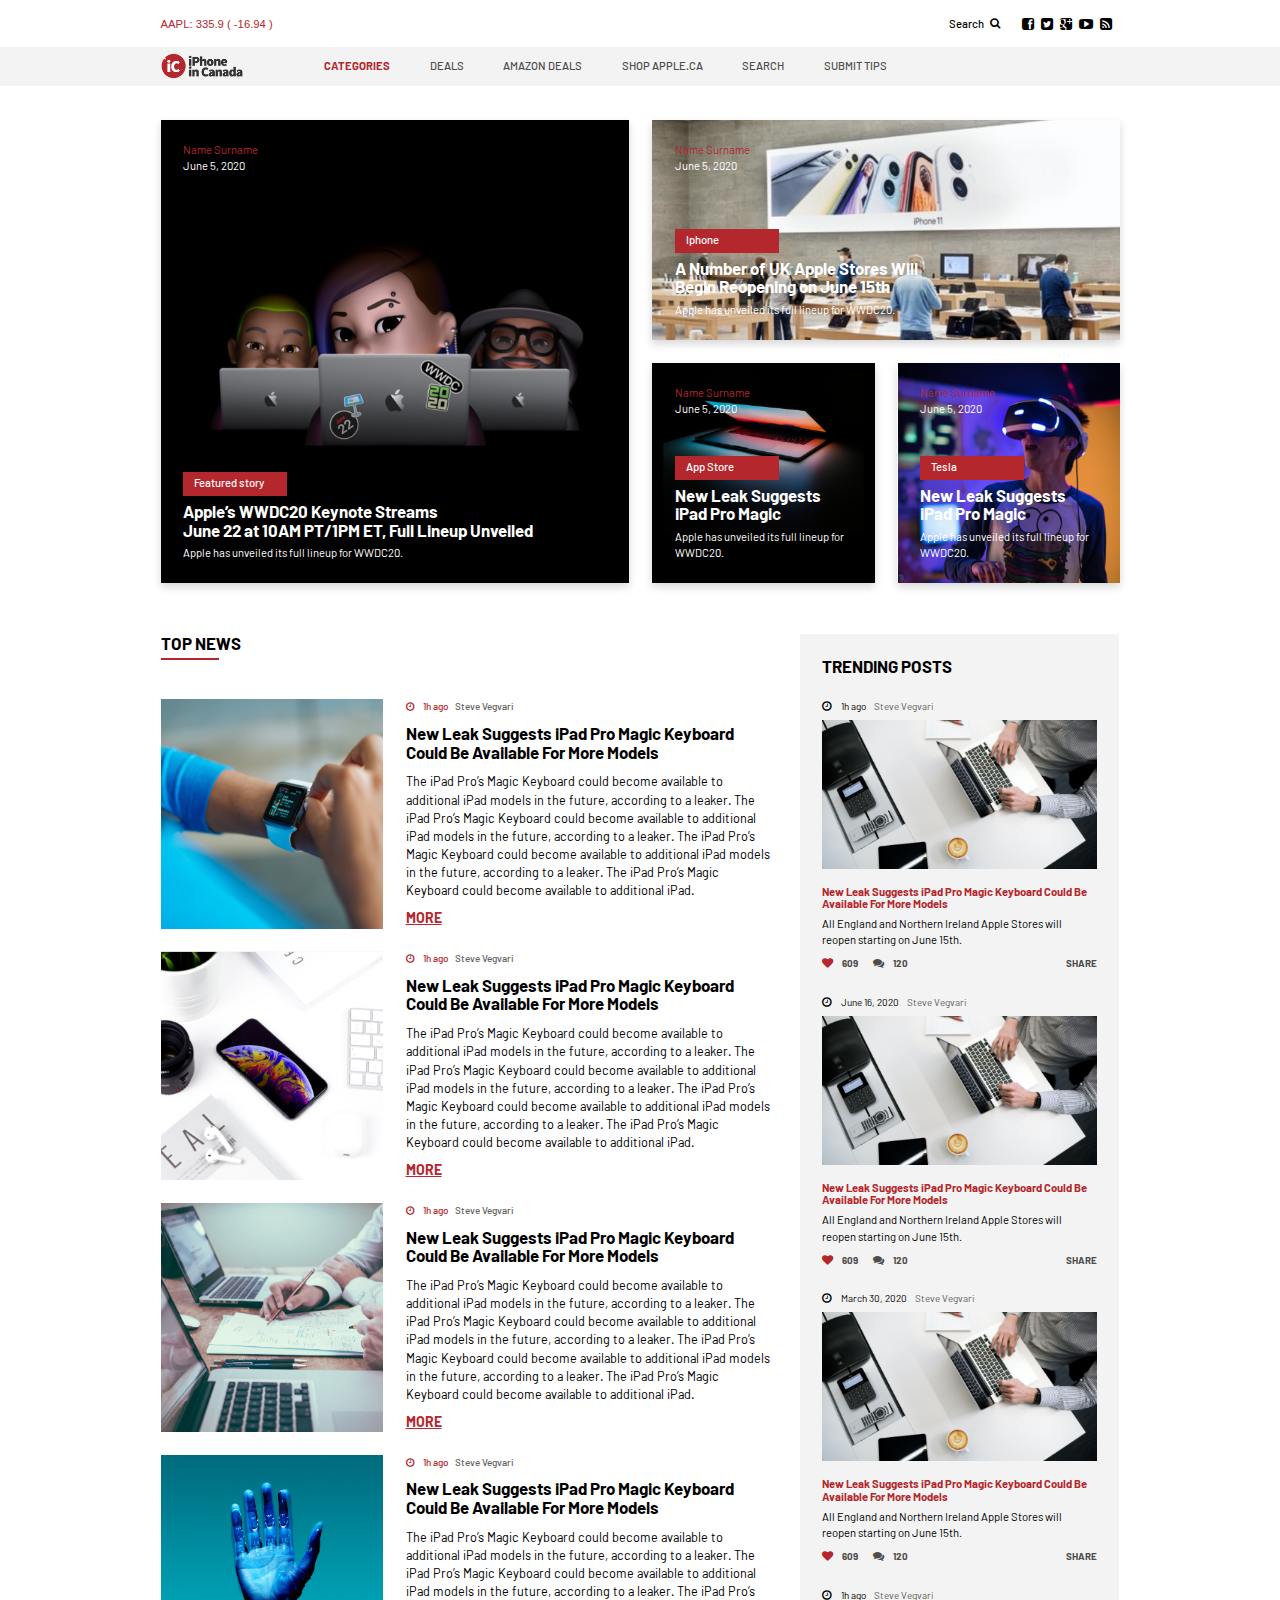
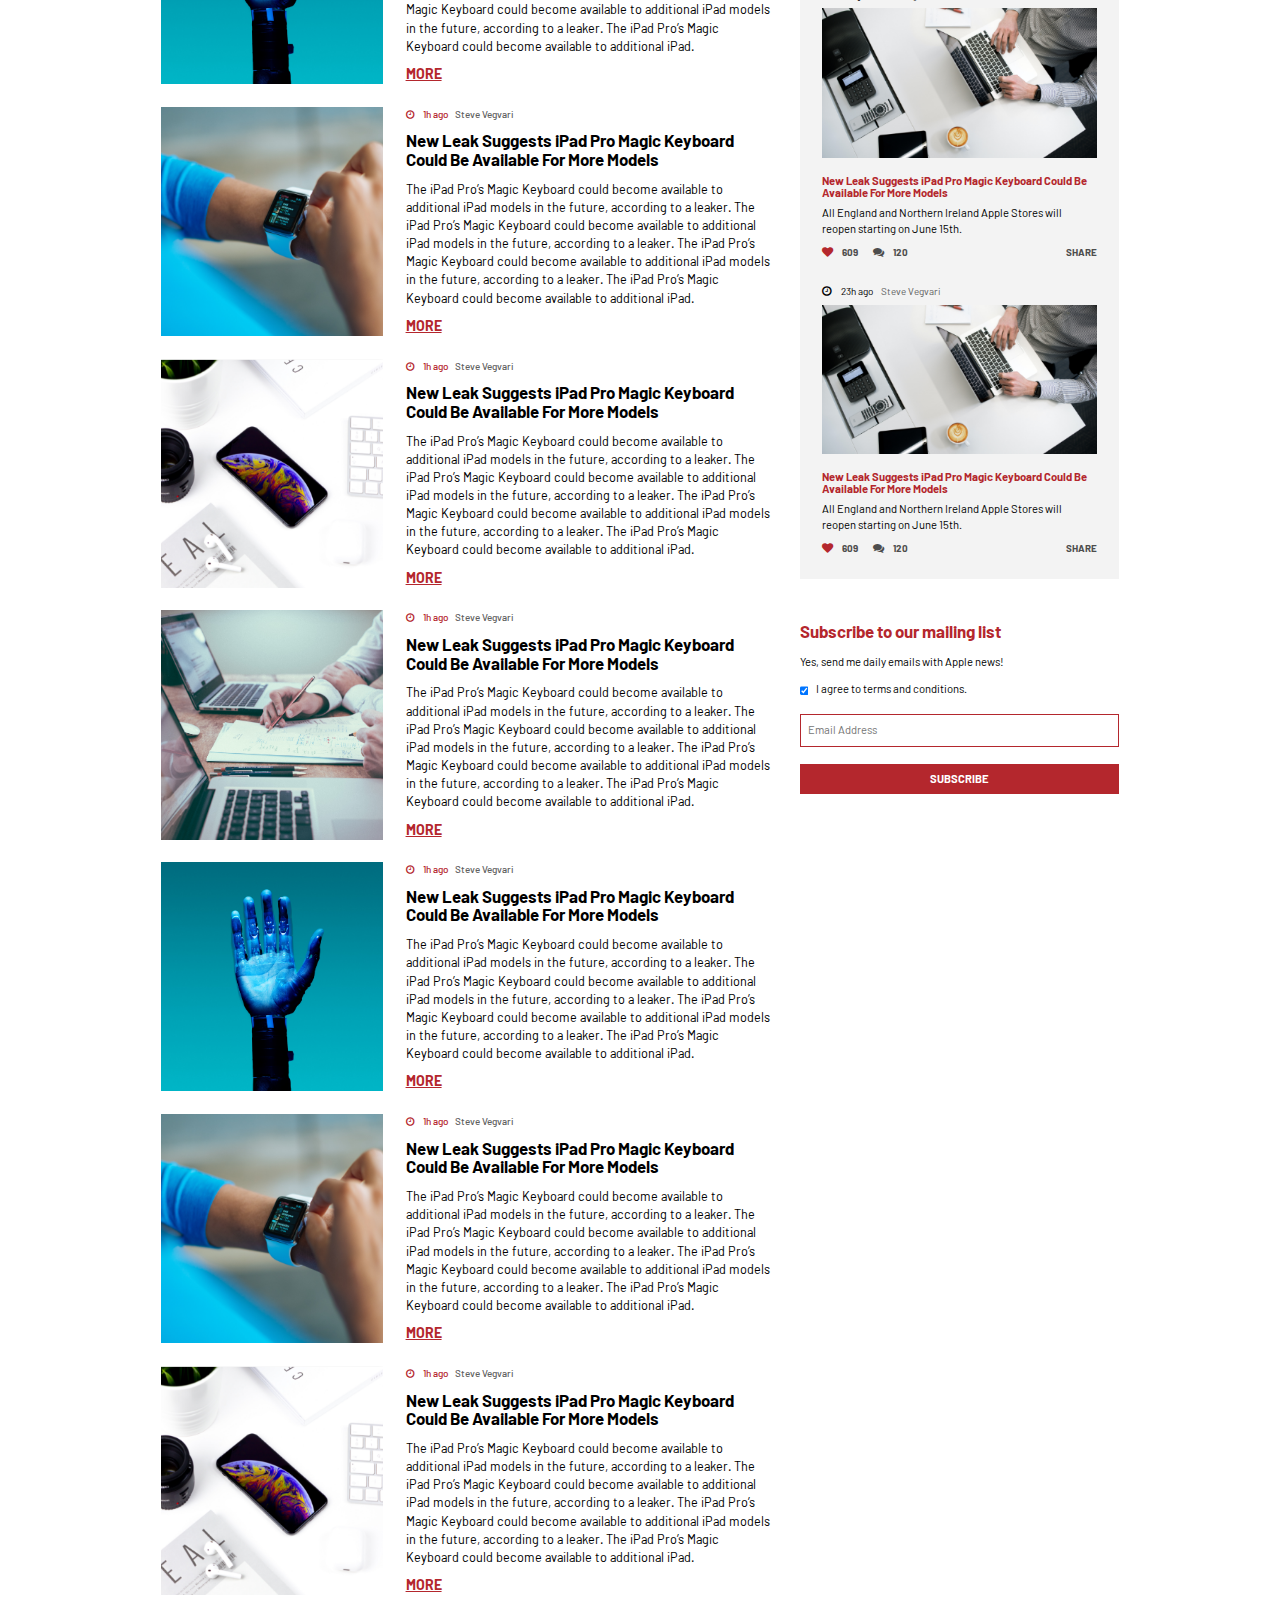
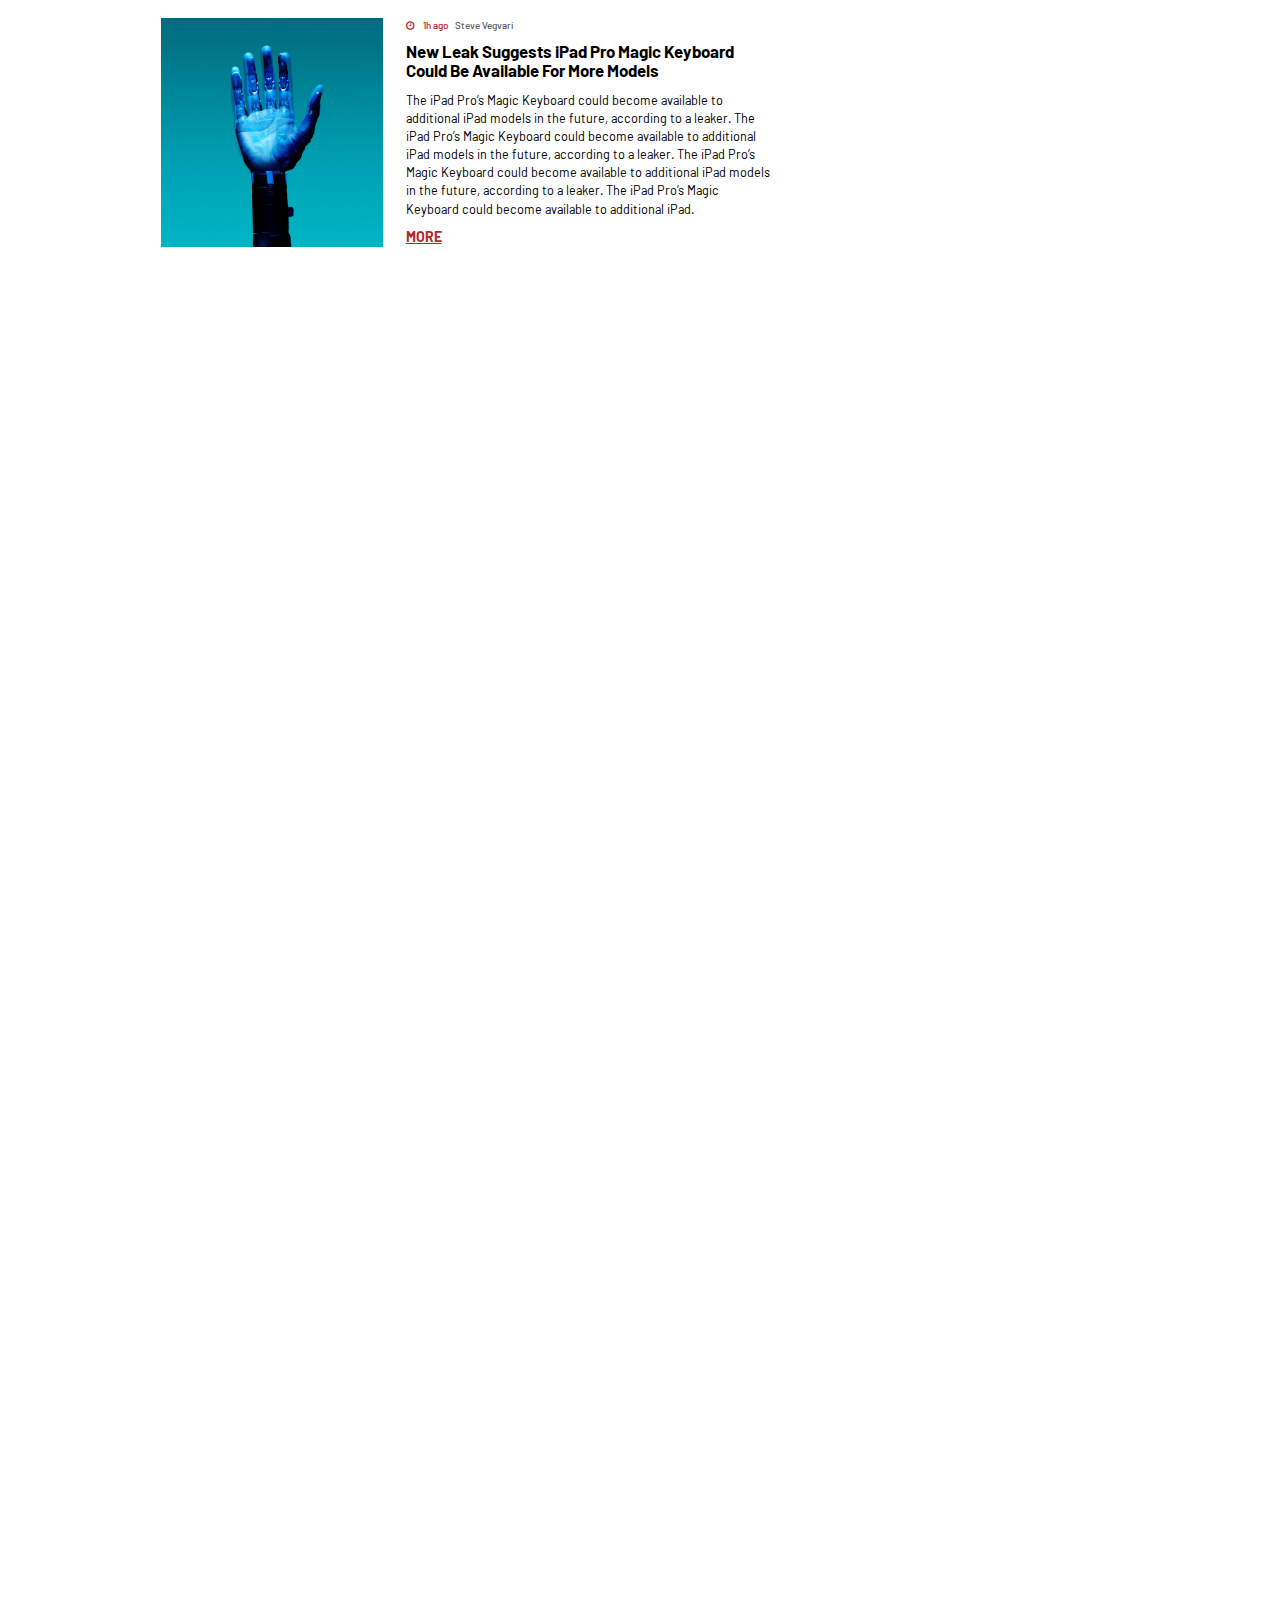
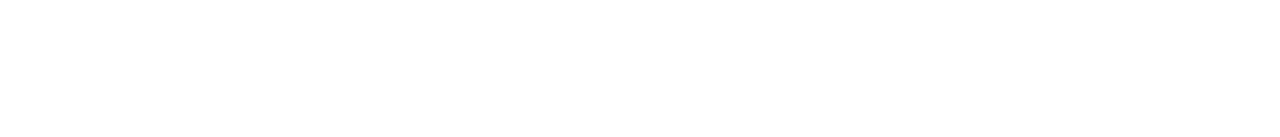
==== commit 3a3f4020: "commit" ====
--- a/index.html
+++ b/index.html
@@ -400,9 +400,9 @@
                        </p>
                    </div>
                </div>
-               <div>
+               <!-- <div>
                    <button>LOAD MORE</button>
-               </div>
+               </div> -->
            </div>
            <div class="col-sm-12 col-md-4 col-lg-4 top-news-block-right">
                <div class="trending-posts">
@@ -540,129 +540,29 @@
                </div>
            </div>
            <div class="col-sm-12 col-md-6 col-lg-4 most-viewed">
-               <div class="most-viewed-title">
-                   <!--<h2>Most Viewed</h2>-->
-                   <h2>Featured stories</h2>
-               </div>
-               <div class="most-viewed-item">
-                   <h4>Bell Launches 5G Wireless Network in 5 Cities;</h4>
-                   <p>
-                       Snap has also announced a geography-specific AR system that will turn public Snaps into spatial data. Snap has also announced a geography-specific
-                   </p>
-                   <div class="most-viewed-bottom">
-                       <div class="most-viewed-bottom-left">
-                           <i class="fa fa-heart" aria-hidden="true"></i>
-                           <span>609</span>
-                           <i class="fa fa-comments" aria-hidden="true"></i>
-                           <span>120</span>
-                           <i class="fa fa-clock-o" aria-hidden="true"></i>
-                           <span>June 16, 2020</span>
-                       </div>
-                       <div class="most-viewed-bottom-right">
-                           <span>SHARE</span>
-                       </div>
-                   </div>
-               </div>
-               <div class="most-viewed-item">
-                   <h4>Costco Has Apple’s iTunes Cards on Sale: Save on Apps, Movie Rentals and More</h4>
-                   <p>
-                       Snap has also announced a geography-specific AR system that will turn public Snaps into spatial data. Snap has also announced a geography-specific
-                   </p>
-                   <div class="most-viewed-bottom">
-                       <div class="most-viewed-bottom-left">
-                           <i class="fa fa-heart" aria-hidden="true"></i>
-                           <span>609</span>
-                           <i class="fa fa-comments" aria-hidden="true"></i>
-                           <span>120</span>
-                           <i class="fa fa-clock-o" aria-hidden="true"></i>
-                           <span>June 30, 2020</span>
-                       </div>
-                       <div class="most-viewed-bottom-right">
-                           <span>SHARE</span>
-                       </div>
-                   </div>
-               </div>
-               <div class="most-viewed-item">
-                   <h4>Tesla Model Y Delivered in Canada to Vancouver Store, Looks to Be the First [u]</h4>
-                   <p>
-                       Snap has also announced a geography-specific AR system that will turn public Snaps into spatial data. Snap has also announced a geography-specific
-                   </p>
-                   <div class="most-viewed-bottom">
-                       <div class="most-viewed-bottom-left">
-                           <i class="fa fa-heart" aria-hidden="true"></i>
-                           <span>609</span>
-                           <i class="fa fa-comments" aria-hidden="true"></i>
-                           <span>120</span>
-                           <i class="fa fa-clock-o" aria-hidden="true"></i>
-                           <span>20h ago</span>
-                       </div>
-                       <div class="most-viewed-bottom-right">
-                           <span>SHARE</span>
-                       </div>
-                   </div>
-               </div>
-               <div class="most-viewed-item">
-                   <h4>Tesla Model Y Delivered in Canada to Vancouver Store, Looks to Be the First [u]</h4>
-                   <p>
-                       Snap has also announced a geography-specific AR system that will turn public Snaps into spatial data.
-                   </p>
-                   <div class="most-viewed-bottom">
-                       <div class="most-viewed-bottom-left">
-                           <i class="fa fa-heart" aria-hidden="true"></i>
-                           <span>609</span>
-                           <i class="fa fa-comments" aria-hidden="true"></i>
-                           <span>120</span>
-                           <i class="fa fa-clock-o" aria-hidden="true"></i>
-                           <span>2h ago</span>
-                       </div>
-                       <div class="most-viewed-bottom-right">
-                           <span>SHARE</span>
-                       </div>
-                   </div>
-               </div>
-               <div class="most-viewed-item">
-                   <h4>Tesla Model Y Delivered in Canada to Vancouver Store, Looks to Be the First [u]</h4>
-                   <p>
-                       Snap has also announced a geography-specific AR system that will turn public Snaps into spatial data.
-                   </p>
-                   <div class="most-viewed-bottom">
-                       <div class="most-viewed-bottom-left">
-                           <i class="fa fa-heart" aria-hidden="true"></i>
-                           <span>609</span>
-                           <i class="fa fa-comments" aria-hidden="true"></i>
-                           <span>120</span>
-                           <i class="fa fa-clock-o" aria-hidden="true"></i>
-                           <span>20h ago</span>
-                       </div>
-                       <div class="most-viewed-bottom-right">
-                           <span>SHARE</span>
-                       </div>
-                   </div>
-               </div>
-               <div class="most-viewed-item">
-                   <h4>Bell Launches 5G Wireless Network in 5 Cities;</h4>
-                   <p>
-                       Snap has also announced a geography-specific AR system that will turn public Snaps into spatial data. Snap has also announced a geography-specific
-                   </p>
-                   <div class="most-viewed-bottom">
-                       <div class="most-viewed-bottom-left">
-                           <i class="fa fa-heart" aria-hidden="true"></i>
-                           <span>609</span>
-                           <i class="fa fa-comments" aria-hidden="true"></i>
-                           <span>120</span>
-                           <i class="fa fa-clock-o" aria-hidden="true"></i>
-                           <span>June 16, 2020</span>
-                       </div>
-                       <div class="most-viewed-bottom-right">
-                           <span>SHARE</span>
-                       </div>
-                   </div>
-               </div>
+                <div class="footer-title subscribe">
+                    <span>Subscribe to our mailing list</span>
+                </div>
+                <div class="footer-subscribe">
+                    <div class="footer-subscribe-block1" style="margin-bottom: 16px;">
+                        <span>Yes, send me daily emails with Apple news!</span>
+                    </div>
+                    <div class="footer-subscribe-block3" style="display: flex">
+                        <input type="checkbox" style="margin-right: 10px" checked>
+                        <span style="display: flex; align-items: center">I agree to terms and conditions. </span>
+                    </div>
+                    <div class="footer-subscribe-block2">
+                        <input type="email" placeholder="Email Address">
+                    </div>
+                    <div>
+                        <button>SUBSCRIBE</button>
+                    </div>
+                </div>
            </div>
        </div>
    </div>
 
-   <footer>
+   <!-- <footer>
        <div class="col-sm-12 col-md-12 col-lg-12 footer">
            <div class="container">
                <div class="row">
@@ -756,7 +656,7 @@
                <span>iPhone in Canada Blog</span>
            </div>
        </div>
-   </footer>
+   </footer> -->
 
    <script src="js/jquery.js"></script>
    <script src="js/bootstrap.min.js"></script>
--- a/css/layout.css
+++ b/css/layout.css
@@ -533,6 +533,7 @@
     background: #B4272D;
     padding: 10px;
     border: none;
+    color: #ffffff;
 }
 
 .footer-bottom {
@@ -997,6 +998,10 @@
 .deal-post-imgs-block {
     display: flex;
     margin-bottom: 32px;
+}
+
+.deal-post-imgs-block p {
+    color: #444444;
 }
 
 .deal-post-imgs-block1 {
@@ -1050,6 +1055,156 @@
     padding: 20px 0;
 }
 
+/* About Us */
+
+.about-us-block {
+    padding: 0;
+}
+
+.about-us-block .advertising {
+    text-align: center;
+    font-size: 24px;
+    padding: 32px 0;
+    margin-bottom: 80px;
+}
+
+.about-us-block h1 {
+    text-align: center;
+}
+
+.about-us-text {
+    margin-bottom: 40px !important; 
+    margin-top: 42px !important;
+}
+
+.about-us-text span, .about-us-block .advertising span {
+    font-family: barlow-bold, Arial, sans-serif;
+    color: #B4272D;
+}
+
+.meet-the-team-block {
+    display: flex;
+    margin: 56px 0;
+}
+
+.meet-the-team-block > div:not(:last-child) {
+    margin-right: 32px;
+}
+
+.meet-the-team-block-item-desc {
+    text-align: center;
+    margin-top: 32px;
+}
+
+.meet-the-team-block-item-desc .text1, .about-us-block .fill-block h4 {
+    font-family: barlow-bold, Arial, sans-serif;
+    color: #B4272D;
+    font-size: 24px;
+    margin-bottom: 16px;
+}
+.meet-the-team-block-item-desc .text2 {
+    font-family: barlow-regular, Arial, sans-serif;
+    color: #4D4D4D;
+    font-size: 18px;
+}
+
+.about-us-block .fill-block {
+    text-align: center;
+    padding: 56px 0;
+    margin-bottom: 80px;
+}
+
+.about-us-block .fill-block p {
+    color: #4D4D4D;
+    font-size: 18px;
+    margin-bottom: 24px;
+}
+
+.about-us-block .fill-block button {
+    border: none;
+    background: #B4272D;
+    font-family: barlow-bold, Arial, sans-serif;
+    color: white;
+    padding: 16px 32px;
+    font-size: 16px;
+    text-transform: uppercase;
+}
+
+/* Advertise */
+
+.advertise-text {
+    margin-bottom: 32px !important;
+    margin-top: 40px !important;
+}
+
+.advertise-block-text {
+    margin: 32px 0;
+}
+
+.advertise-block-item1 {
+    margin-bottom: 32px;
+}
+
+.advertise-block-item1 h4, .advertise-block-item2 h4 {
+    font-family: barlow-bold, Arial, sans-serif;
+    font-size: 24px;
+    color: #444444;
+    margin-bottom: 32px;
+}
+
+.advertise-block-item1 p, .advertise-block-item2 p {
+    margin-bottom: 32px;
+    font-size: 18px;
+}
+
+.advertise-block-item2 .advertise-block-item2-block {
+    display: flex;
+    margin-bottom: 32px;
+}
+
+.advertise-block-item2-block div {
+    text-align: center;
+}
+
+.advertise-block-item2-block > div:not(:last-child) {
+    margin-right: 32px;
+}
+
+.advertise-block-item2-block .text2 {
+    font-size: 24px;
+}
+
+/*Contact Us */
+
+.contact-us-block .footer-subscribe-block3, .contact-us-block .contact-us-subsribe {
+    display: flex;
+}
+
+.contact-us-block {
+    width: 100%;
+}
+
+.contact-us-block .footer-subscribe {
+    width: max-content;
+    margin-left: auto;
+    margin-right: auto;
+}
+
+.contact-us-block button {
+    border: 1px solid #B4272D !important;
+}
+
+.contact-us-block .footer-subscribe-block2 input {
+    width: 431px !important;
+    padding: 16px !important;
+}
+
+.contact-us-block .footer-subscribe-block2 {
+    margin-bottom: 16px;
+}
+
+
+
 @media only screen and (max-width: 1199px) {
     .early-verdict-block {
         padding: 20px;
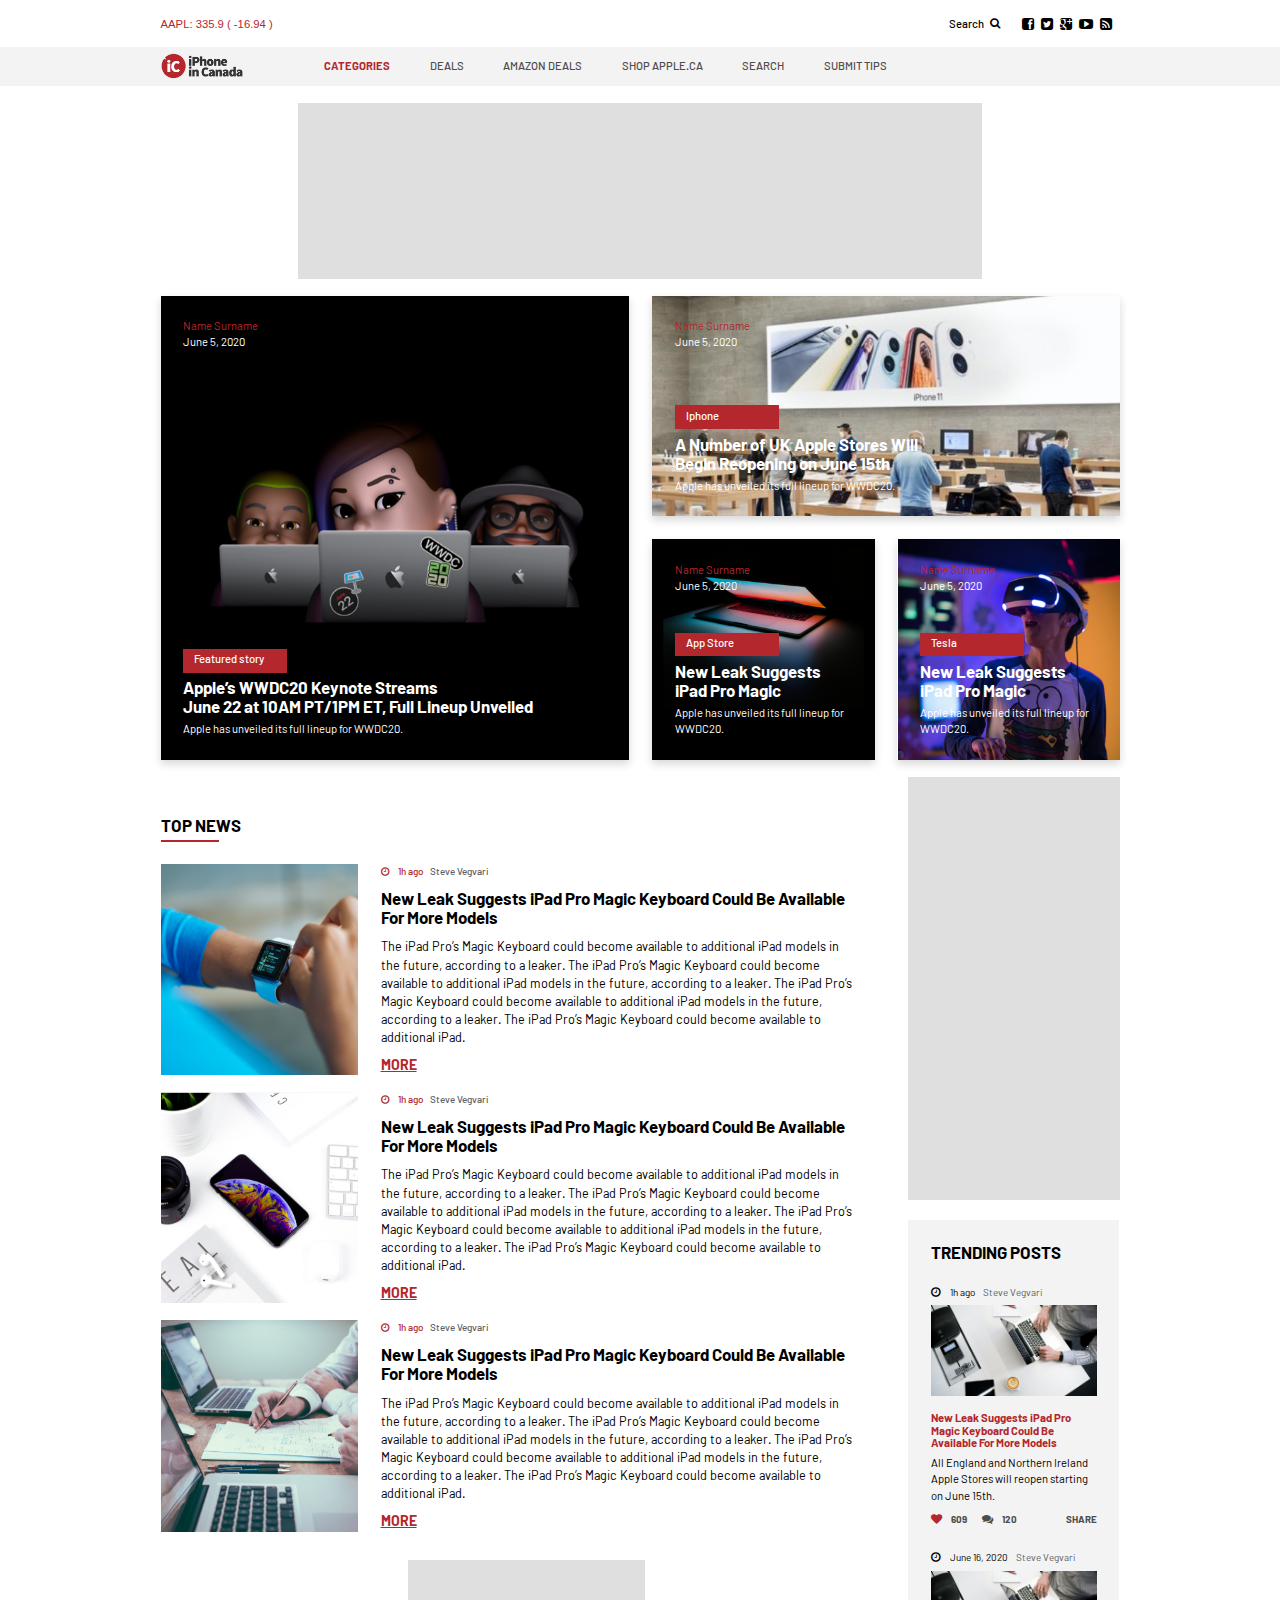
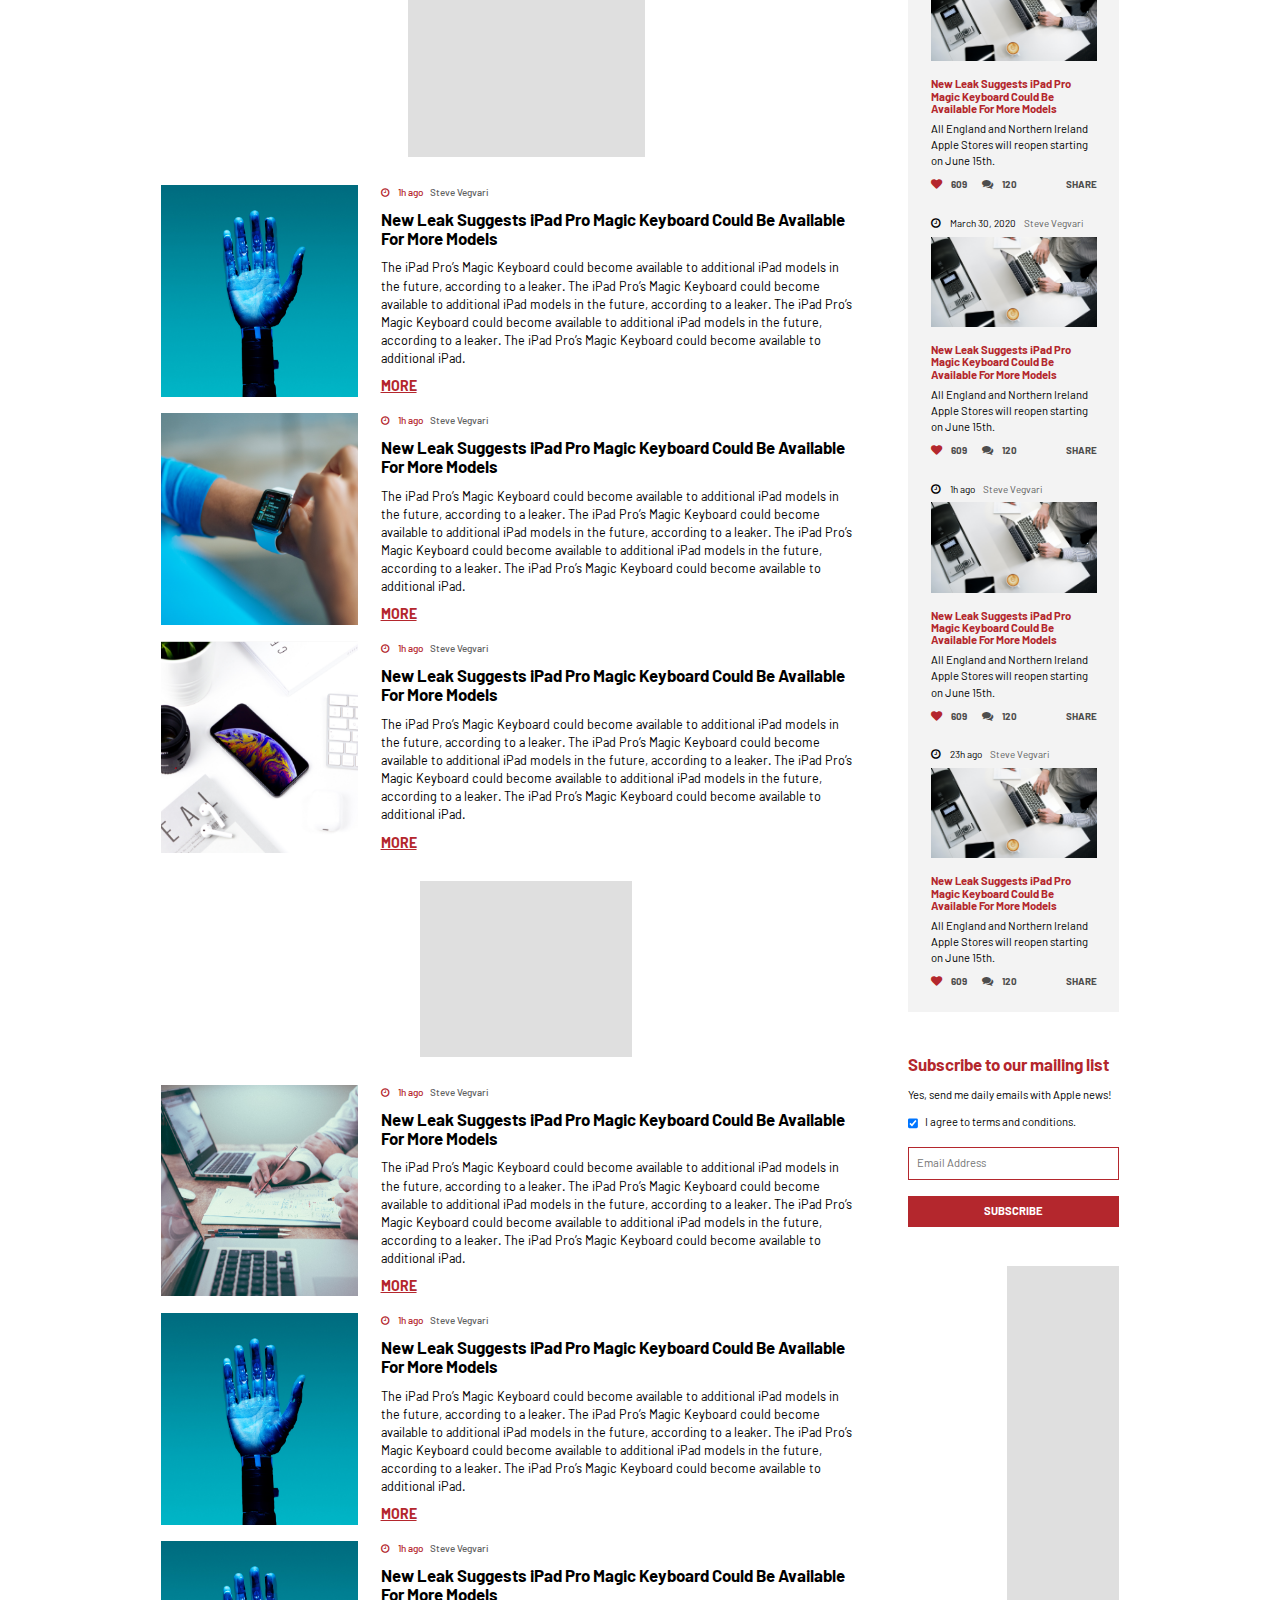
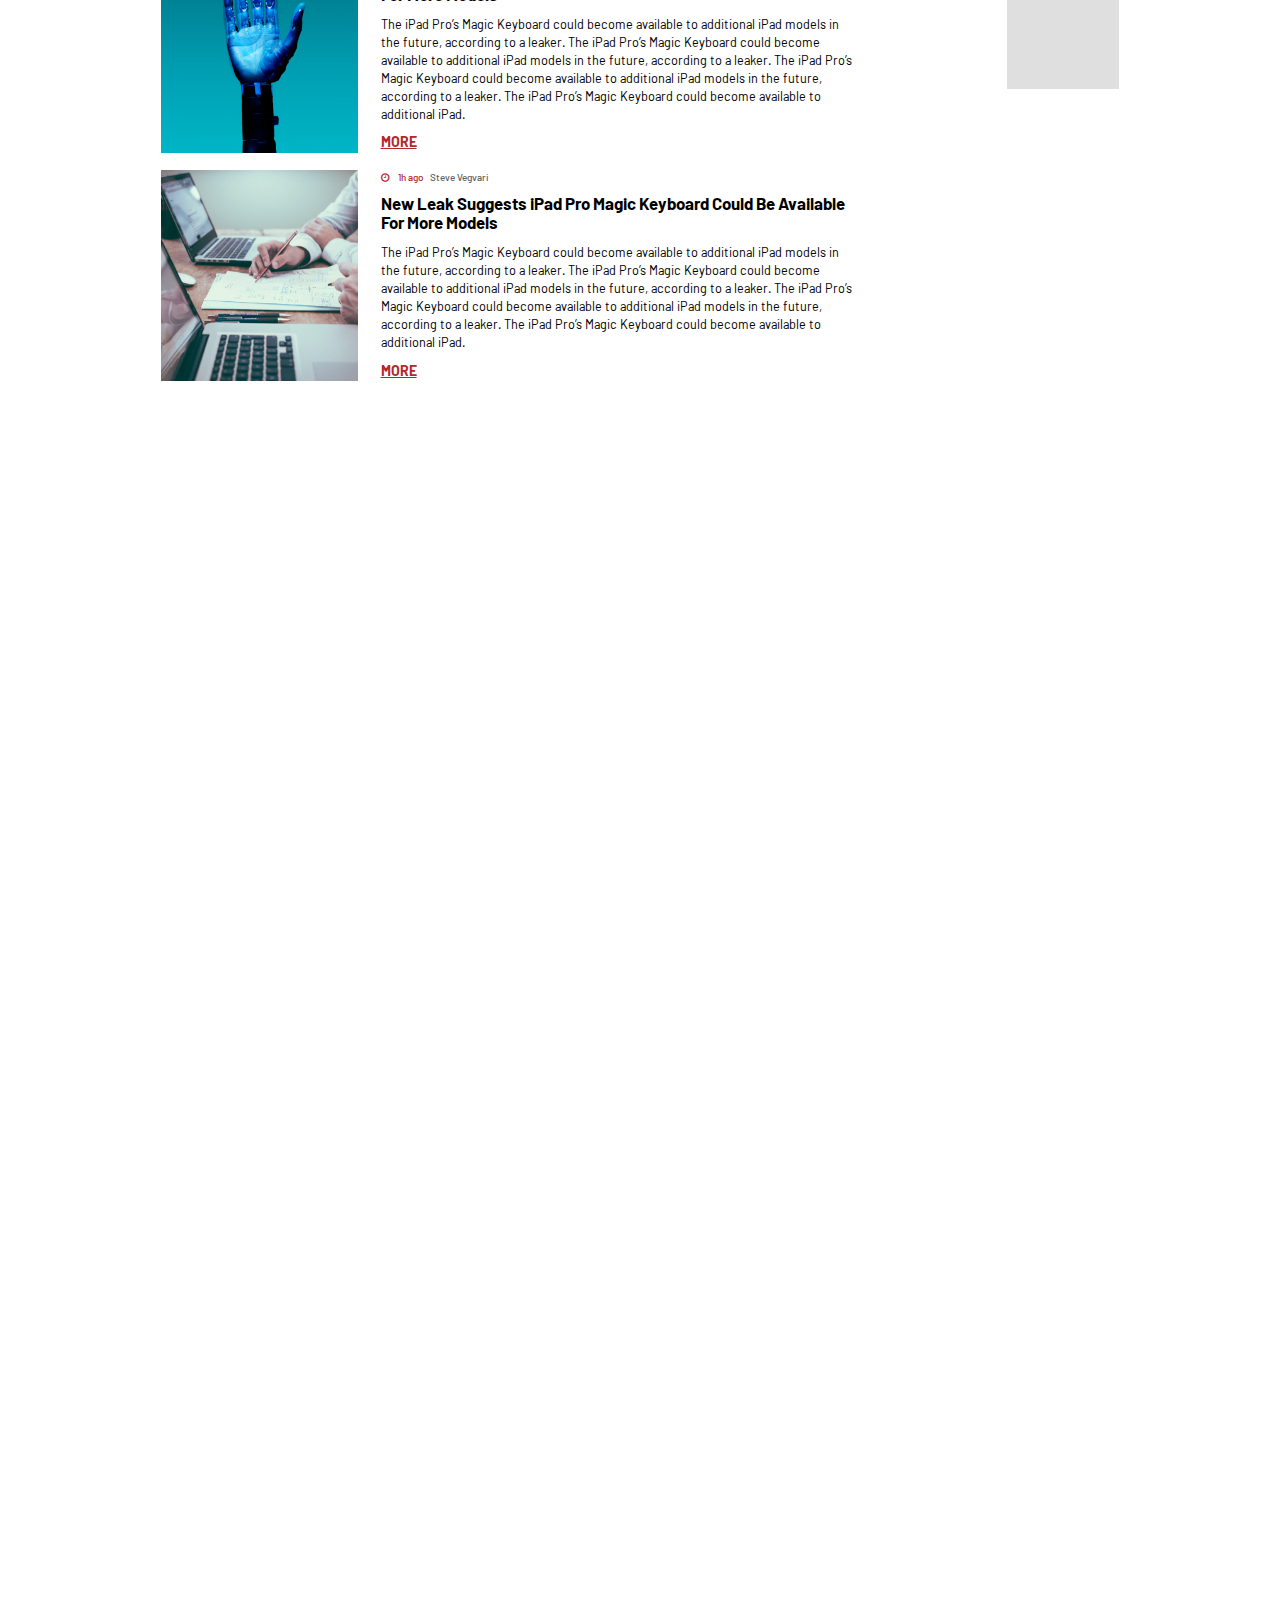
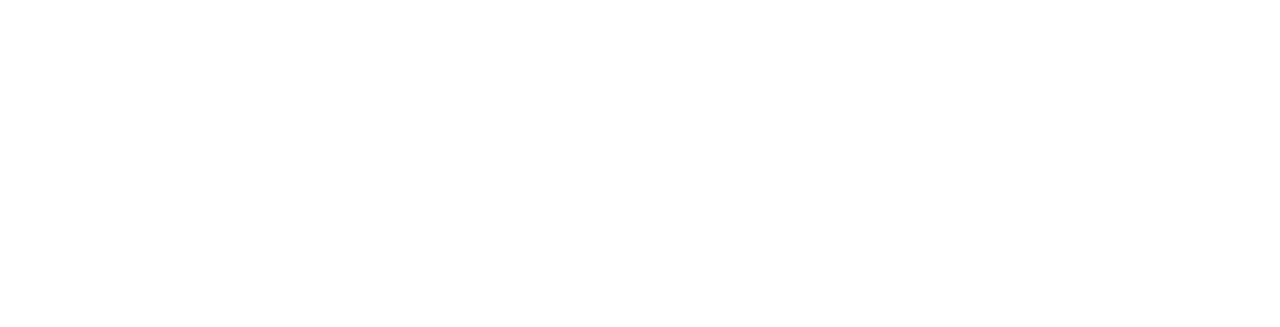
==== commit f121d2f1: "commit" ====
--- a/index.html
+++ b/index.html
@@ -111,9 +111,12 @@
        </div>
    </header>
 
-   <div class="col-sm-12 col-md-12 col-lg-12 main-block">
+   <div class="col-sm-12 col-md-12 col-lg-12 main-block home-page" style="margin-top: 24px">
        <div class="container">
-           <div class="row" style="margin-bottom: 72px">
+           <div class="row" style="margin-bottom: 24px">
+               <div class="col-sm-12 col-md-12 col-lg-12">
+                   <div class="home-page-top-block"></div>
+               </div>
                <div class="col-sm-12 col-md-6 col-lg-6" style="padding-right: 16px; width: 664px; margin-right: 32px;">
                    <div class="img_1">
                        <div class="img-content-top">
@@ -165,31 +168,31 @@
                    </div>
                </div>
            </div>
-           <div class="col-sm-12 col-md-8 col-lg-8 top-news-block">
+           <div class="col-sm-12 col-md-9 col-lg-9 top-news-block" style="padding-right: 24px;">
                <div class="top-news">
                    <h2>Top News</h2>
                </div>
                <div class="top-news-block-item">
-               <div class="top-news-block-img">
-                   <img src="images/luke-chesser-LfSuZbuqzco-unsplash.png" width="100%">
-               </div>
-               <div class="top-news-block-text">
-                   <p class="text-top">
-                       <i class="fa fa-clock-o" aria-hidden="true"></i>
-                       <span class="text1">1h ago</span> <span class="text2">Steve Vegvari</span>
-                   </p>
-                   <h4>New Leak Suggests iPad Pro Magic Keyboard Could Be Available For More Models</h4>
-                   <p>
-                       The iPad Pro’s Magic Keyboard could become available to additional iPad models in the future, according to a leaker.
-                       The iPad Pro’s Magic Keyboard could become available to additional iPad models in the future, according to a leaker.
-                       The iPad Pro’s Magic Keyboard could become available to additional iPad models in the future, according to a leaker.
-                       The iPad Pro’s Magic Keyboard could become available to additional iPad.
-                   </p>
-                   <p>
-                       <a href="#">MORE</a>
-                   </p>
-               </div>
-           </div>
+                   <div class="top-news-block-img">
+                       <img src="images/luke-chesser-LfSuZbuqzco-unsplash.png" width="100%">
+                   </div>
+                   <div class="top-news-block-text">
+                       <p class="text-top">
+                           <i class="fa fa-clock-o" aria-hidden="true"></i>
+                           <span class="text1">1h ago</span> <span class="text2">Steve Vegvari</span>
+                       </p>
+                       <h4>New Leak Suggests iPad Pro Magic Keyboard Could Be Available For More Models</h4>
+                       <p>
+                           The iPad Pro’s Magic Keyboard could become available to additional iPad models in the future, according to a leaker.
+                           The iPad Pro’s Magic Keyboard could become available to additional iPad models in the future, according to a leaker.
+                           The iPad Pro’s Magic Keyboard could become available to additional iPad models in the future, according to a leaker.
+                           The iPad Pro’s Magic Keyboard could become available to additional iPad.
+                       </p>
+                       <p>
+                           <a href="#">MORE</a>
+                       </p>
+                   </div>
+               </div>
                <div class="top-news-block-item">
                    <div class="top-news-block-img">
                        <img src="images/daniel-korpai-mO-uPVwGVI0-unsplash.png" width="100%">
@@ -232,6 +235,7 @@
                        </p>
                    </div>
                </div>
+               <div class="home-page-top-new-block1"></div>
                <div class="top-news-block-item">
                    <div class="top-news-block-img">
                        <img src="images/thisisengineering-raeng-sbVu5zitZt0-unsplash.png" width="100%">
@@ -295,6 +299,7 @@
                        </p>
                    </div>
                </div>
+               <div class="home-page-top-new-block2"></div>
                <div class="top-news-block-item">
                    <div class="top-news-block-img">
                        <img src="images/scott-graham-5fNmWej4tAA-unsplash.png" width="100%">
@@ -339,49 +344,28 @@
                </div>
                <div class="top-news-block-item">
                    <div class="top-news-block-img">
-                       <img src="images/luke-chesser-LfSuZbuqzco-unsplash.png" width="100%">
-                   </div>
-                   <div class="top-news-block-text">
-                       <p class="text-top">
-                           <i class="fa fa-clock-o" aria-hidden="true"></i>
-                           <span class="text1">1h ago</span> <span class="text2">Steve Vegvari</span>
-                       </p>
-                       <h4>New Leak Suggests iPad Pro Magic Keyboard Could Be Available For More Models</h4>
-                       <p>
-                           The iPad Pro’s Magic Keyboard could become available to additional iPad models in the future, according to a leaker.
-                           The iPad Pro’s Magic Keyboard could become available to additional iPad models in the future, according to a leaker.
-                           The iPad Pro’s Magic Keyboard could become available to additional iPad models in the future, according to a leaker.
-                           The iPad Pro’s Magic Keyboard could become available to additional iPad.
-                       </p>
-                       <p>
-                           <a href="#">MORE</a>
-                       </p>
-                   </div>
-               </div>
-               <div class="top-news-block-item">
-                   <div class="top-news-block-img">
-                       <img src="images/daniel-korpai-mO-uPVwGVI0-unsplash.png" width="100%">
-                   </div>
-                   <div class="top-news-block-text">
-                       <p class="text-top">
-                           <i class="fa fa-clock-o" aria-hidden="true"></i>
-                           <span class="text1">1h ago</span> <span class="text2">Steve Vegvari</span>
-                       </p>
-                       <h4>New Leak Suggests iPad Pro Magic Keyboard Could Be Available For More Models</h4>
-                       <p>
-                           The iPad Pro’s Magic Keyboard could become available to additional iPad models in the future, according to a leaker.
-                           The iPad Pro’s Magic Keyboard could become available to additional iPad models in the future, according to a leaker.
-                           The iPad Pro’s Magic Keyboard could become available to additional iPad models in the future, according to a leaker.
-                           The iPad Pro’s Magic Keyboard could become available to additional iPad.
-                       </p>
-                       <p>
-                           <a href="#">MORE</a>
-                       </p>
-                   </div>
-               </div>
-               <div class="top-news-block-item">
-                   <div class="top-news-block-img">
                        <img src="images/thisisengineering-raeng-sbVu5zitZt0-unsplash.png" width="100%">
+                   </div>
+                   <div class="top-news-block-text">
+                       <p class="text-top">
+                           <i class="fa fa-clock-o" aria-hidden="true"></i>
+                           <span class="text1">1h ago</span> <span class="text2">Steve Vegvari</span>
+                       </p>
+                       <h4>New Leak Suggests iPad Pro Magic Keyboard Could Be Available For More Models</h4>
+                       <p>
+                           The iPad Pro’s Magic Keyboard could become available to additional iPad models in the future, according to a leaker.
+                           The iPad Pro’s Magic Keyboard could become available to additional iPad models in the future, according to a leaker.
+                           The iPad Pro’s Magic Keyboard could become available to additional iPad models in the future, according to a leaker.
+                           The iPad Pro’s Magic Keyboard could become available to additional iPad.
+                       </p>
+                       <p>
+                           <a href="#">MORE</a>
+                       </p>
+                   </div>
+               </div>
+               <div class="top-news-block-item">
+                   <div class="top-news-block-img">
+                       <img src="images/scott-graham-5fNmWej4tAA-unsplash.png" width="100%">
                    </div>
                    <div class="top-news-block-text">
                        <p class="text-top">
@@ -404,7 +388,10 @@
                    <button>LOAD MORE</button>
                </div> -->
            </div>
-           <div class="col-sm-12 col-md-4 col-lg-4 top-news-block-right">
+           <div class="col-sm-12 col-md-3 col-lg-3" style="padding: 0">
+               <div class="home-page-before-trending-post"></div>
+           </div>
+           <div class="col-sm-12 col-md-3 col-lg-3 top-news-block-right">
                <div class="trending-posts">
                    <h2>Trending posts</h2>
                </div>
@@ -539,7 +526,7 @@
                    </div>
                </div>
            </div>
-           <div class="col-sm-12 col-md-6 col-lg-4 most-viewed">
+           <div class="col-sm-12 col-md-3 col-lg-3 most-viewed">
                 <div class="footer-title subscribe">
                     <span>Subscribe to our mailing list</span>
                 </div>
@@ -558,6 +545,7 @@
                         <button>SUBSCRIBE</button>
                     </div>
                 </div>
+                <div class="home-page-after-subscribe"></div>
            </div>
        </div>
    </div>
--- a/css/default.css
+++ b/css/default.css
@@ -21,7 +21,7 @@
 
 @media only screen and (max-width: 991px) {
     body {
-        font-size: 26px;
+        font-size: 36px;
     }
 
     .fa-2x {
--- a/css/layout.css
+++ b/css/layout.css
@@ -545,6 +545,76 @@
 }
 
 
+.home-page-top-block {
+    background: #DFDFDF;
+    width: 970px;
+    height: 250px;
+    margin-bottom: 24px;
+    margin-left: auto;
+    margin-right: auto;
+}
+
+.home-page-before-trending-post {
+    background: #DFDFDF;
+    width: 300px;
+    height: 600px;
+    margin-bottom: 29px;
+}
+
+.home-page-top-new-block1 {
+    background: #DFDFDF;
+    width: 336px;
+    height: 280px;
+    margin: 40px auto;
+}
+
+.home-page-top-new-block2 {
+    background: #DFDFDF;
+    width: 300px;
+    height: 250px;
+    margin: 40px auto;
+}
+
+.home-page-after-subscribe {
+    background: #DFDFDF;
+    width: 160px;
+    height: 600px;
+    margin-top: 56px;
+    float: right;
+}
+
+.before-comment-block {
+    background: #DFDFDF;
+    width: 600px;
+    height: 300px;
+    margin: 24px auto 0 auto;
+}
+
+.home-page .col-lg-3 {
+    width: 22%;
+}
+
+.home-page .col-lg-9 {
+    width: 78%;
+}
+
+.home-page .top-news-block-text {
+    width: 65%;
+}
+
+.home-page .top-news {
+    margin-top: 56px;
+    margin-bottom: 42px;
+}
+
+.home-page .top-news-block-img {
+    width: 280px;
+}
+
+.home-page .top-news-block-item:not(:last-child) {
+    margin-bottom: 24px;
+}
+
 /* Item */
 
 .post-main-block {
@@ -1075,6 +1145,7 @@
 .about-us-text {
     margin-bottom: 40px !important; 
     margin-top: 42px !important;
+    color: #4D4D4D;
 }
 
 .about-us-text span, .about-us-block .advertising span {
@@ -1135,6 +1206,7 @@
 .advertise-text {
     margin-bottom: 32px !important;
     margin-top: 40px !important;
+    color: #4D4D4D;
 }
 
 .advertise-block-text {
@@ -1155,6 +1227,7 @@
 .advertise-block-item1 p, .advertise-block-item2 p {
     margin-bottom: 32px;
     font-size: 18px;
+    color: #4D4D4D;
 }
 
 .advertise-block-item2 .advertise-block-item2-block {
@@ -1174,6 +1247,10 @@
     font-size: 24px;
 }
 
+p.advertising {
+    color: #4D4D4D;
+}
+
 /*Contact Us */
 
 .contact-us-block .footer-subscribe-block3, .contact-us-block .contact-us-subsribe {
@@ -1182,6 +1259,7 @@
 
 .contact-us-block {
     width: 100%;
+    margin-bottom: 80px;
 }
 
 .contact-us-block .footer-subscribe {
@@ -1203,6 +1281,41 @@
     margin-bottom: 16px;
 }
 
+.contact-form-block {
+    padding: 40px 141px;
+    box-shadow: 0 0 9px #E5E5E4CC;
+}
+
+.contact-form h4 {
+    font-family: barlow-bold, Arial, sans-serif;
+    color: #4D4D4D;
+    font-size: 24px;
+    margin-bottom: 44px;
+    text-align: center;
+}
+
+.contact-form-block input, .contact-form-block textarea {
+    width: 100%;
+    padding: 16px;
+    border: 1px solid #BDBDBD;
+    margin-bottom: 16px;
+}
+
+.contact-form-block label {
+    margin-bottom: 8px;
+    font-size: 18px;
+    font-family: barlow-semibold, Arial, sans-serif;
+    margin-left: 24px;
+}
+
+.contact-form-block button {
+    background: #B4272D;
+    font-family: barlow-bold, Arial, sans-serif;
+    color: white;
+    padding: 16px 32px;
+    font-size: 16px;
+    text-transform: uppercase;
+}
 
 
 @media only screen and (max-width: 1199px) {
@@ -1264,8 +1377,14 @@
     }
 
     .sponsored-block-text h4, .comments-title h3, .trending-posts-block-text h4, .most-viewed-item h4, .ol-list-block-title,
-    .footer-title span, .top-header-block1 span, .top-news-block-text h4, .trending-posts-block-text h4, .most-viewed-item h4 {
-        font-size: 30px;
+    .footer-title span, .top-news-block-text h4, .trending-posts-block-text h4, .most-viewed-item h4,
+    .about-us-block .advertising, .about-us-block .fill-block h4, .advertise-block-item1 p, .advertise-block-item2 p,
+    .contact-form h4 {
+        font-size: 46px;
+    }
+
+    .top-header-block1 span, .top-news-block-text p, .meet-the-team-block-item-desc .text2 {
+        font-size: 30px !important;
     }
 
     .top-news h2, .trending-posts h2, .most-viewed-title h2, .review-post-block h3 {
@@ -1273,12 +1392,17 @@
     }
 
     .sponsored-text-bottom, .comments-block p, .top-news-block-text .text-top {
-        font-size: 20px !important;
-    }
-
-    .specifications ul li {
-        font-size: 26px !important;
-    }
+        font-size: 36px !important;
+    }
+
+    .specifications ul li, .item-block-text, .about-us-block .fill-block p,
+    .contact-form-block label, .contact-form-block button, .about-us-block .fill-block button {
+        font-size: 36px !important;
+    }
+
+    /*.about-us-block .fill-block button {*/
+        /*font-size: 26px !important;*/
+    /*}*/
 
     .footer-subscribe input[type='checkbox'] {
         margin-top: 14px;
@@ -1323,4 +1447,36 @@
     .review-post-text-top .stars {
         margin-bottom: 20px;
     }
+
+    .top-header-block2 .social-icons i, .most-viewed-item p, .comment-form button {
+        font-size: 36px;
+    }
+
+    .item-block-title h1 {
+        font-size: 60px;
+    }
+
+    .img-content, .img-content-top {
+        font-size: 25px !important;
+    }
+
+    .item-block .text-top span, .most-viewed-bottom-left span, .more-posts-text-top span, .meet-the-team-block-item-desc .text1 {
+        font-size: 32px;
+    }
+
+    .featured-stories {
+        padding-left: 0 !important;
+    }
+
+    .comments-block {
+        margin-top: 60px;
+    }
+
+    .about-us-block .advertising {
+        padding: 32px;
+    }
+
+    .advertise-block-item1 h4, .advertise-block-item2 h4 {
+        font-size: 50px;
+    }
 }